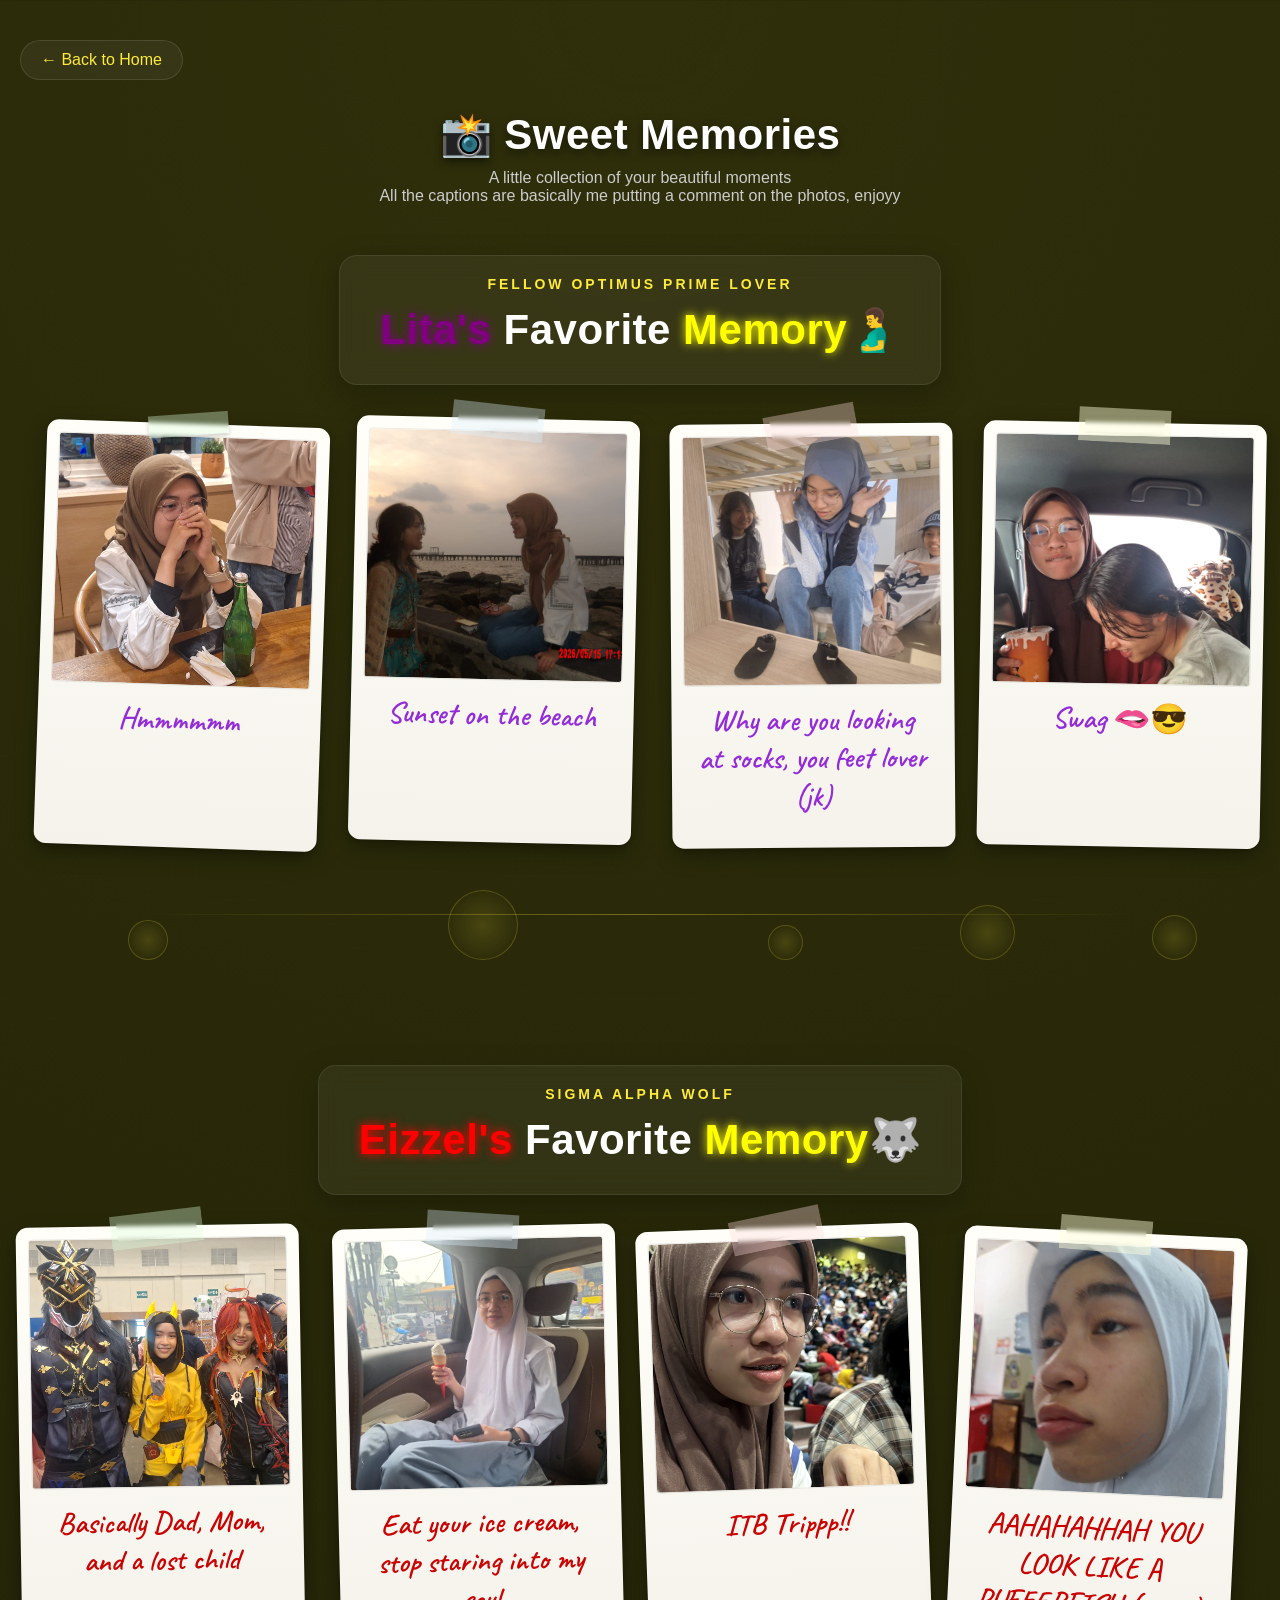
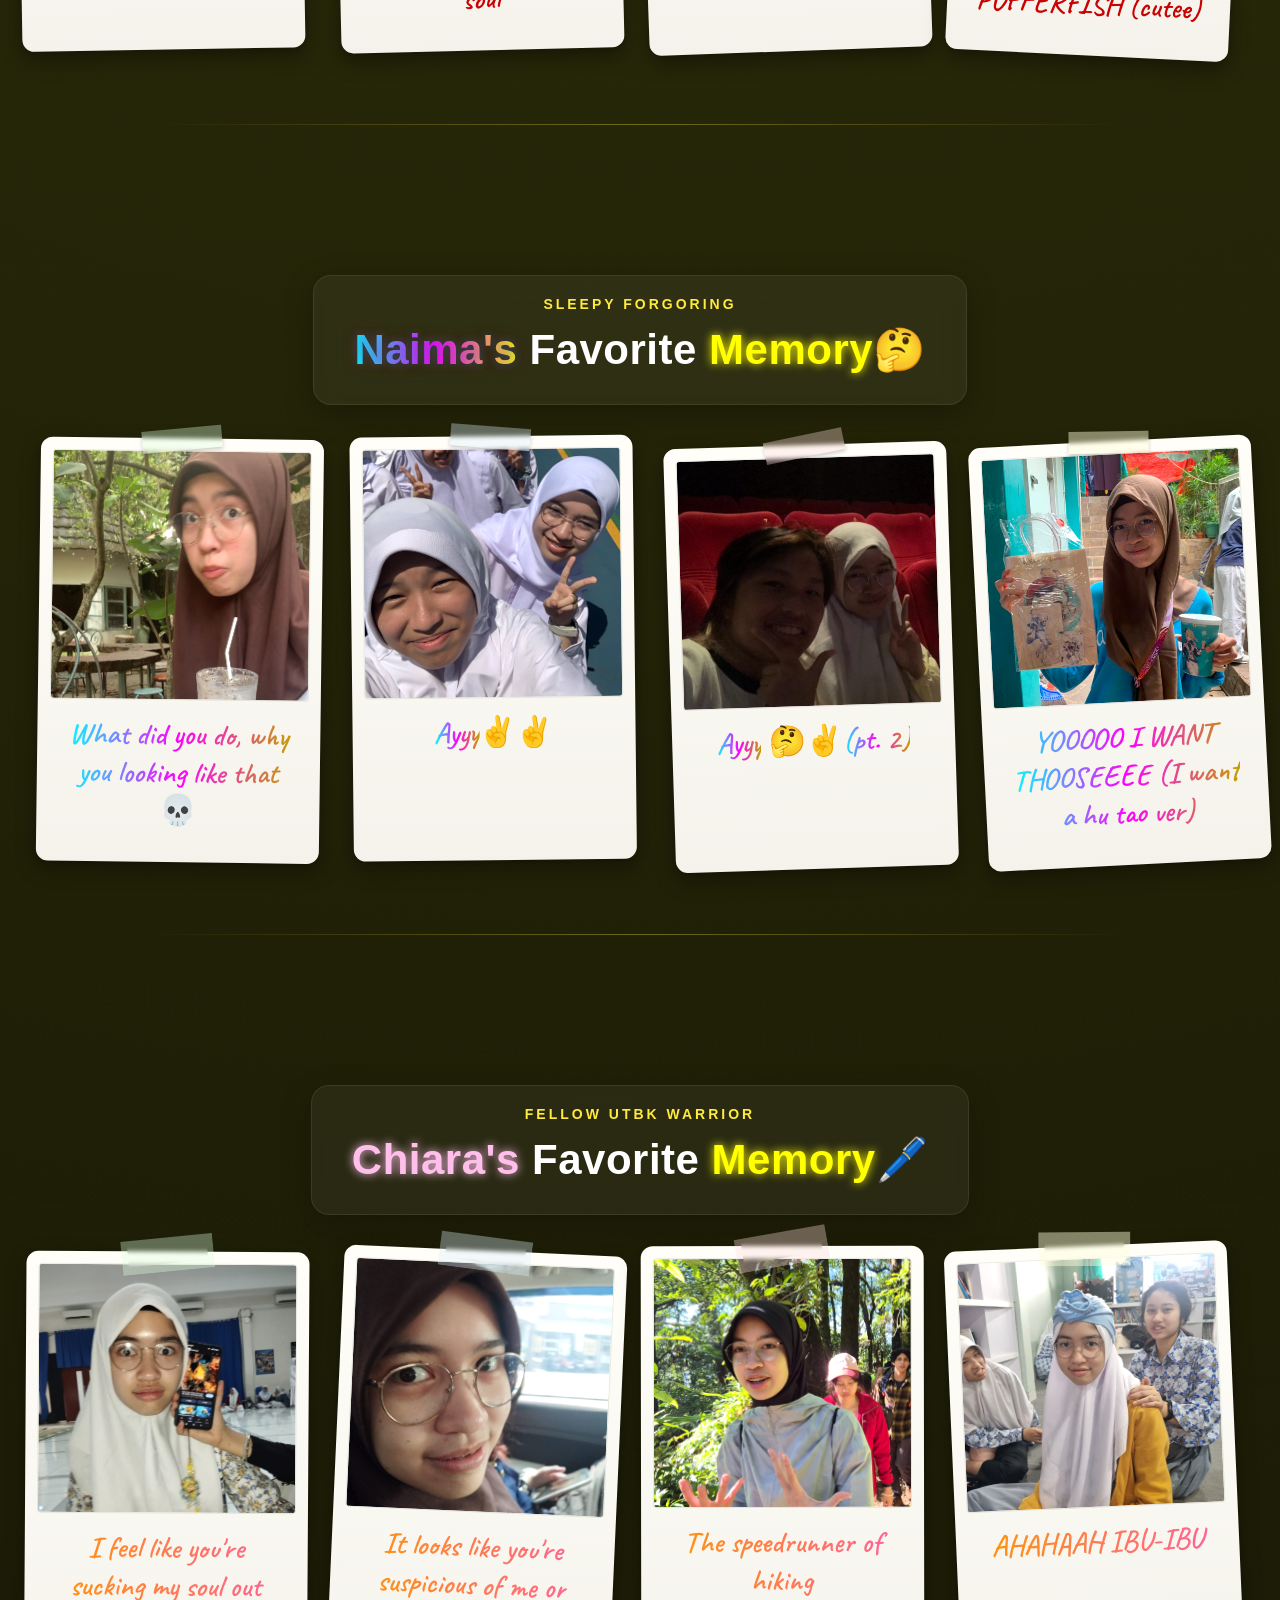
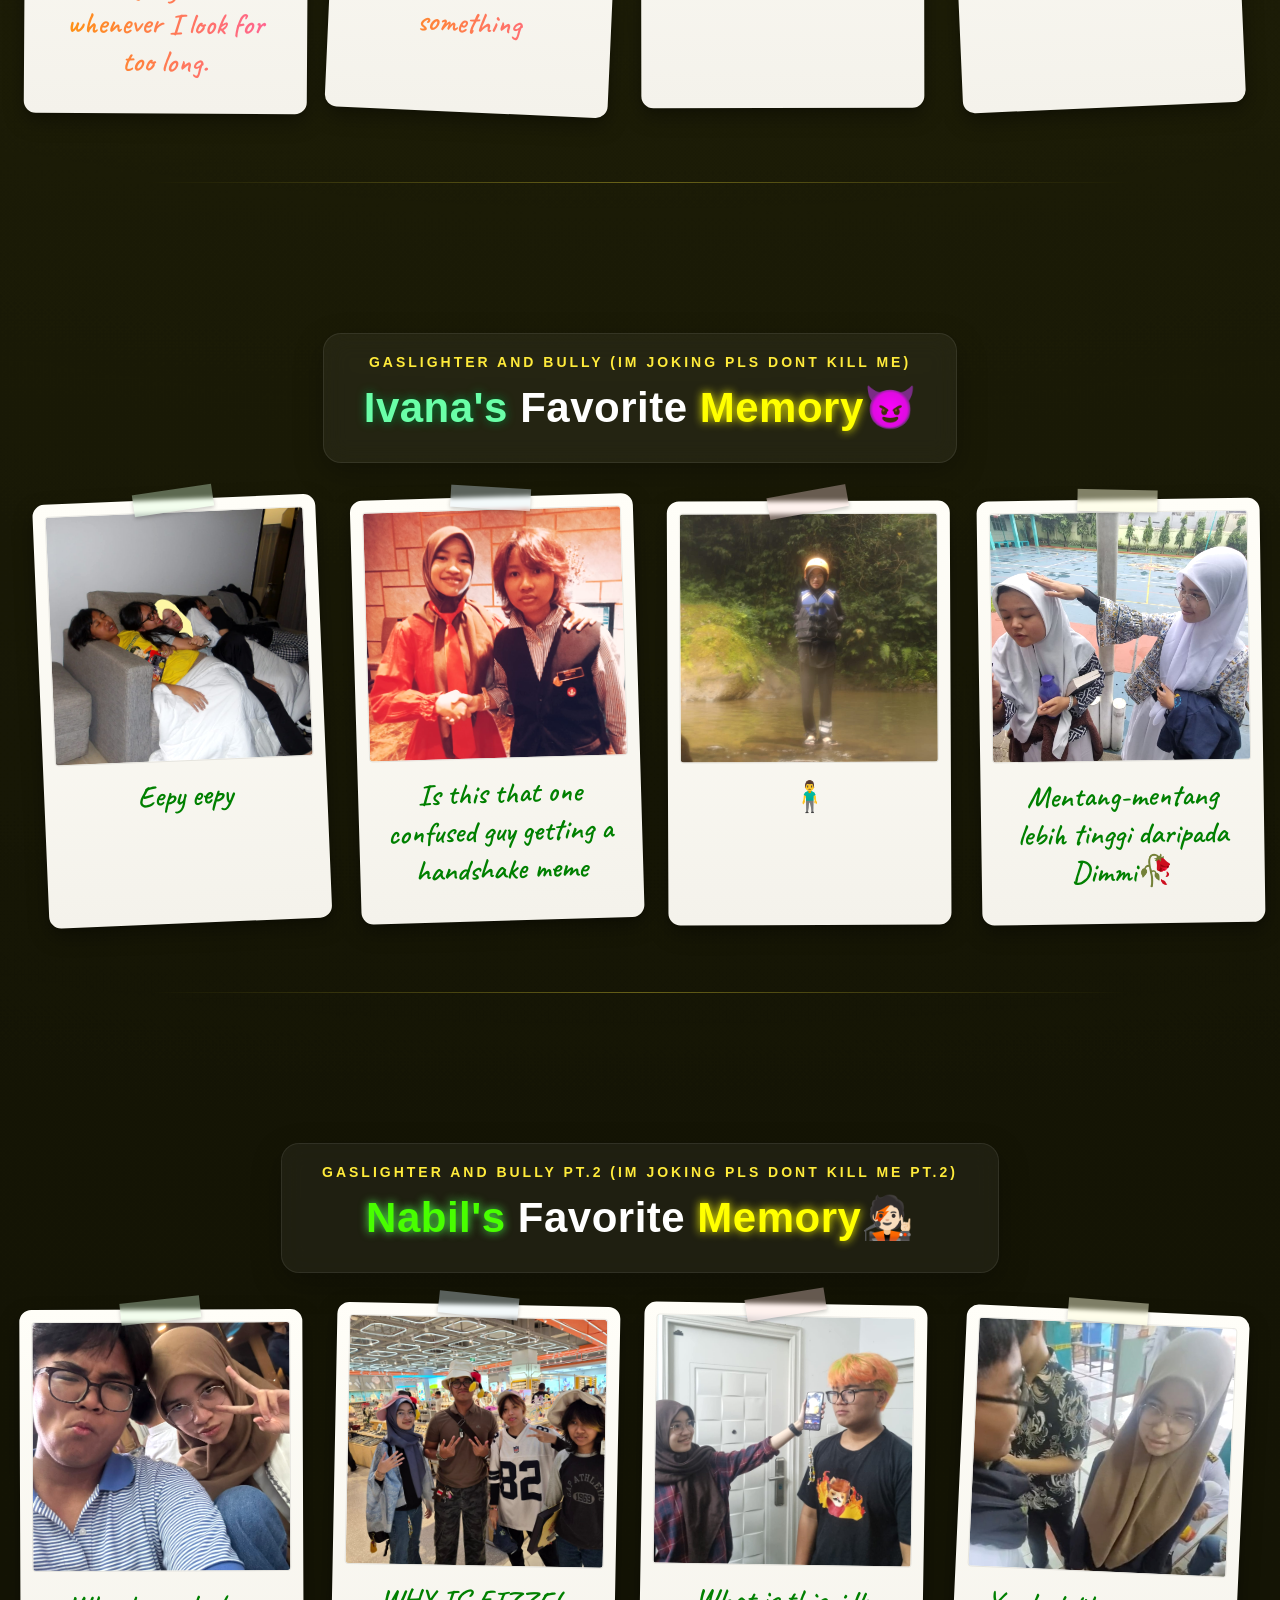
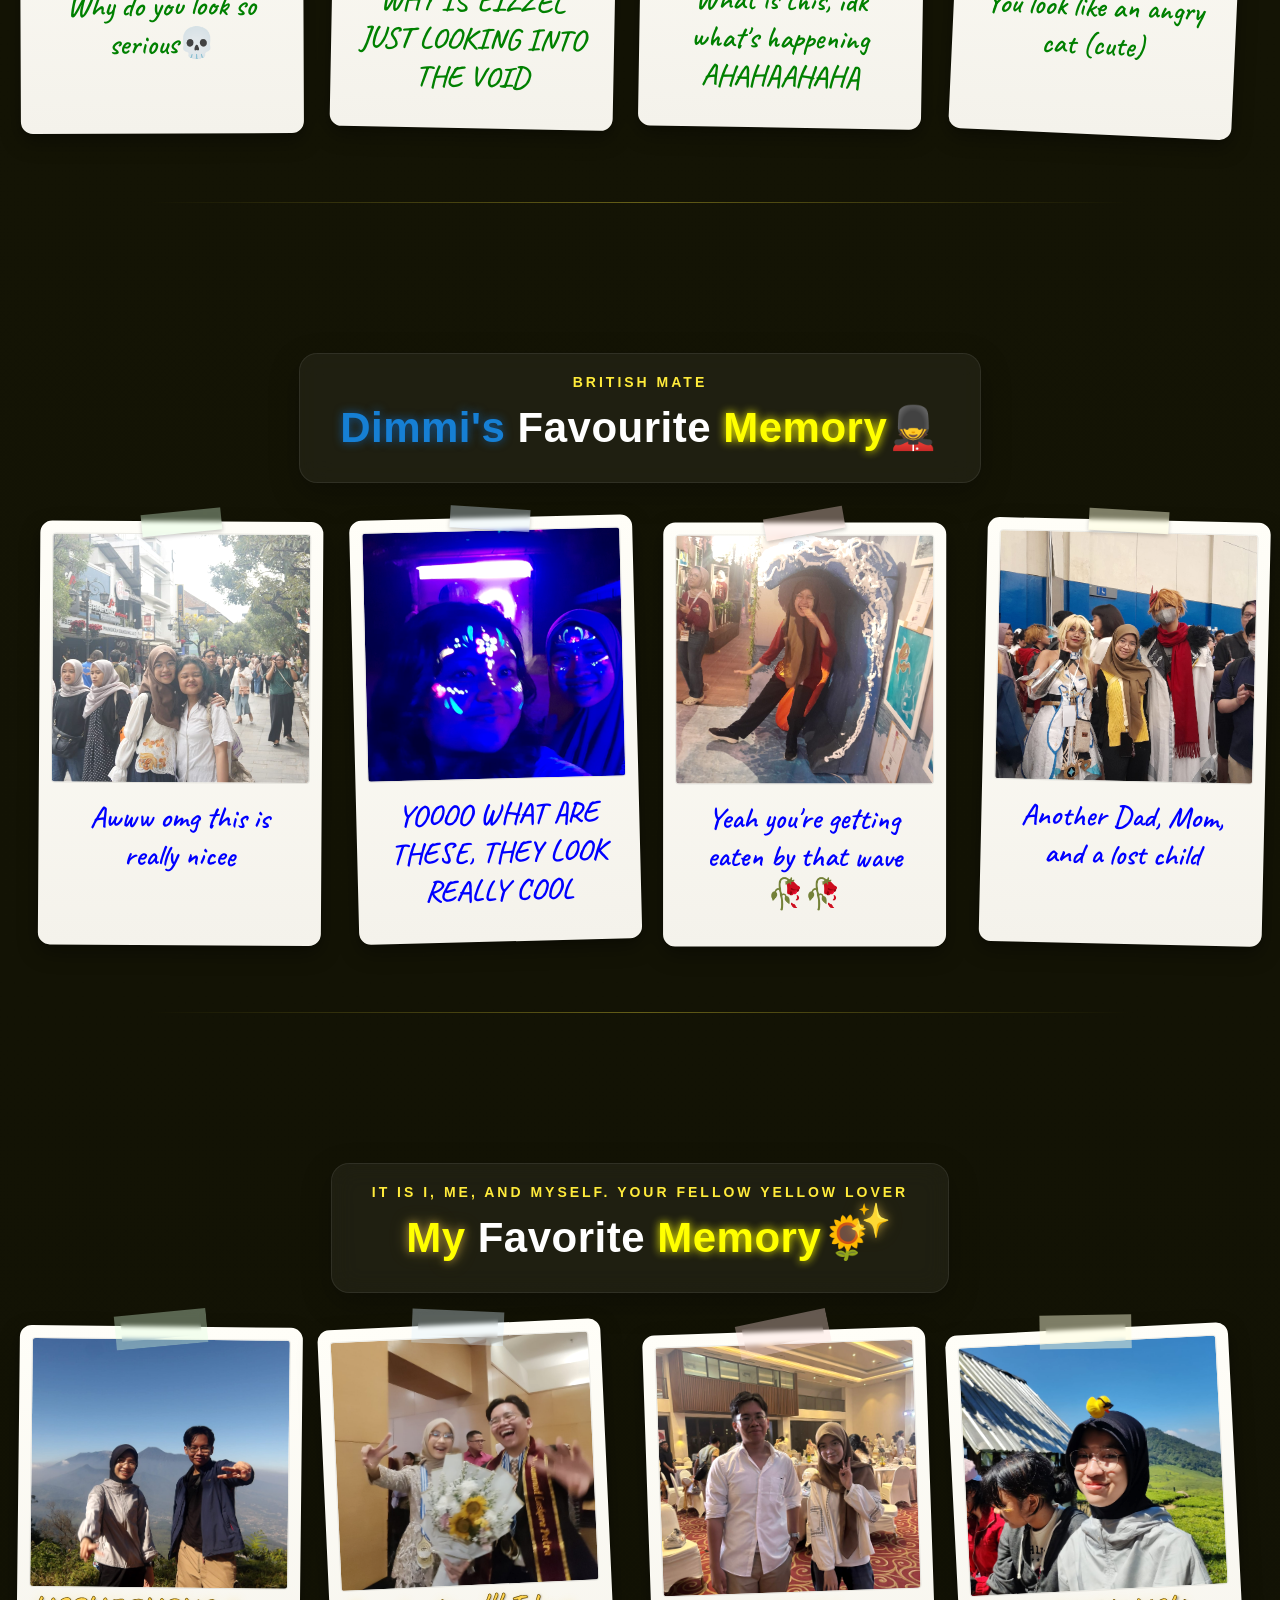
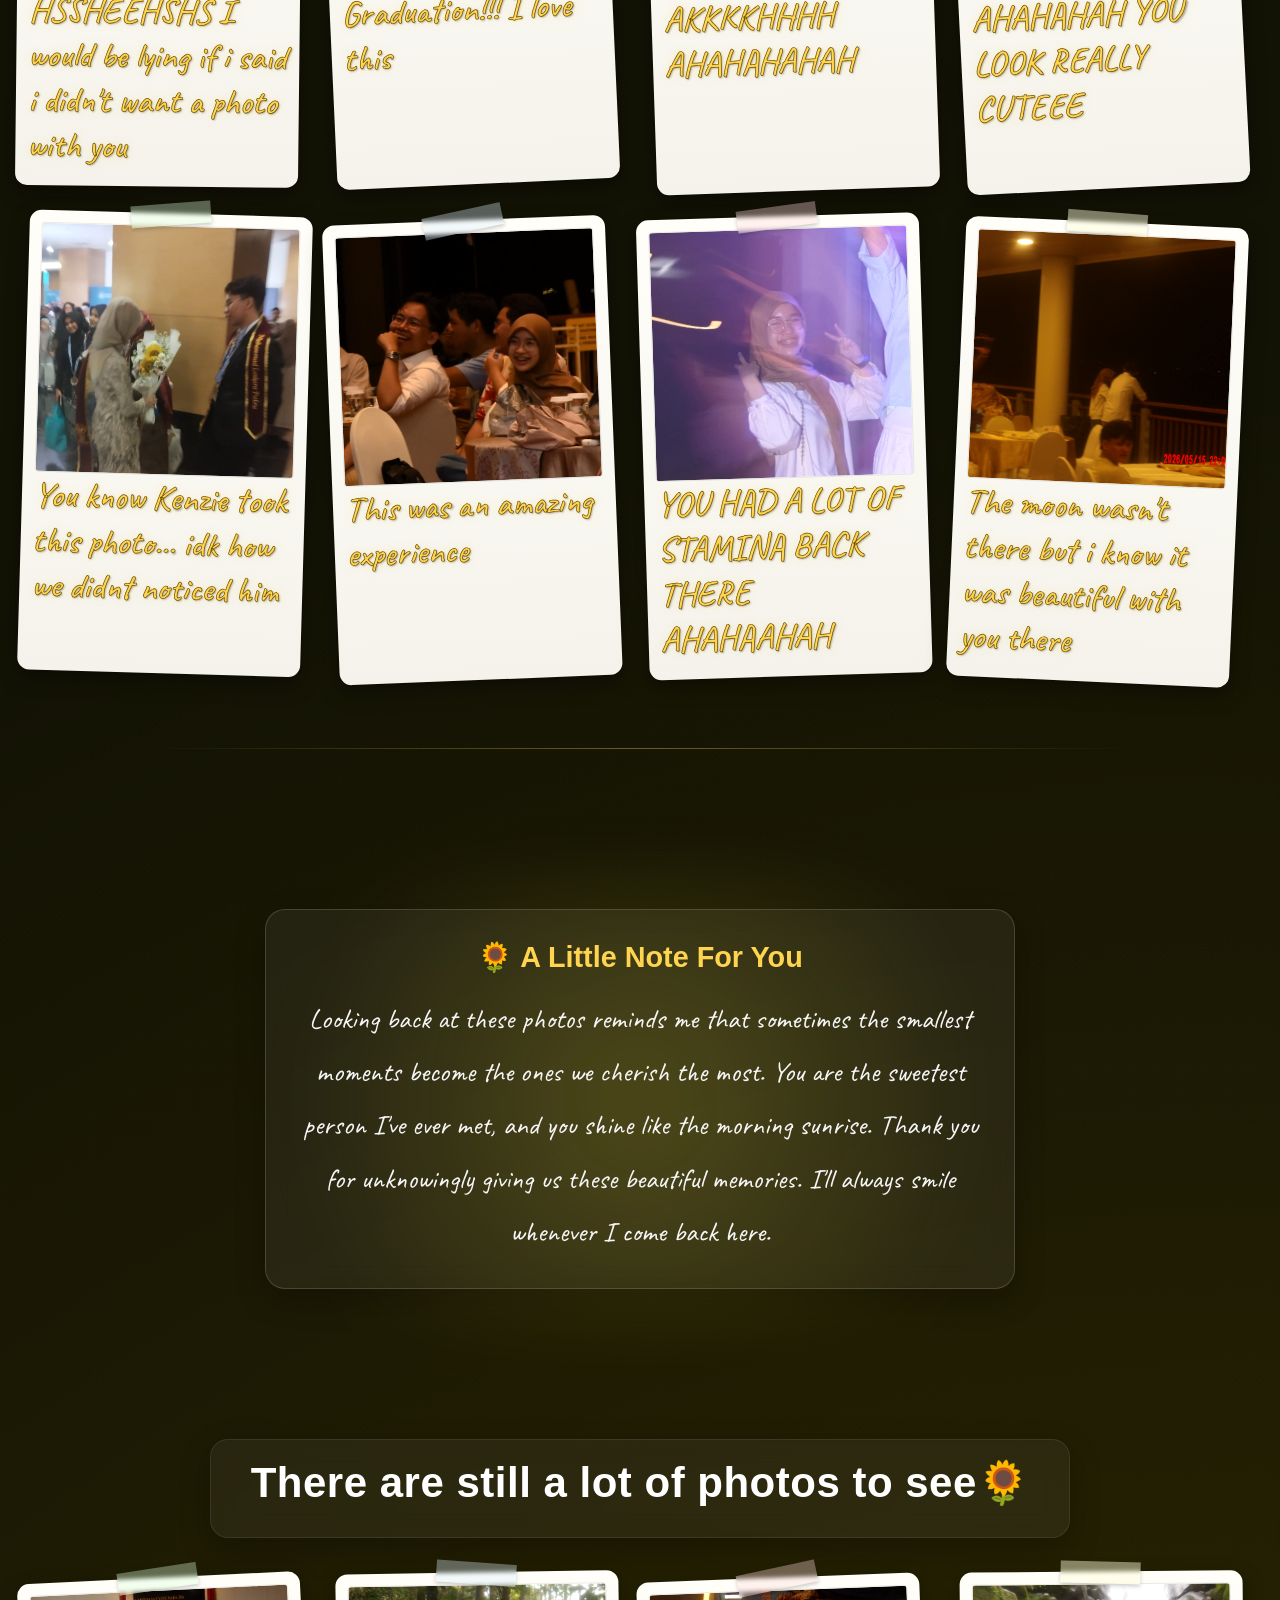
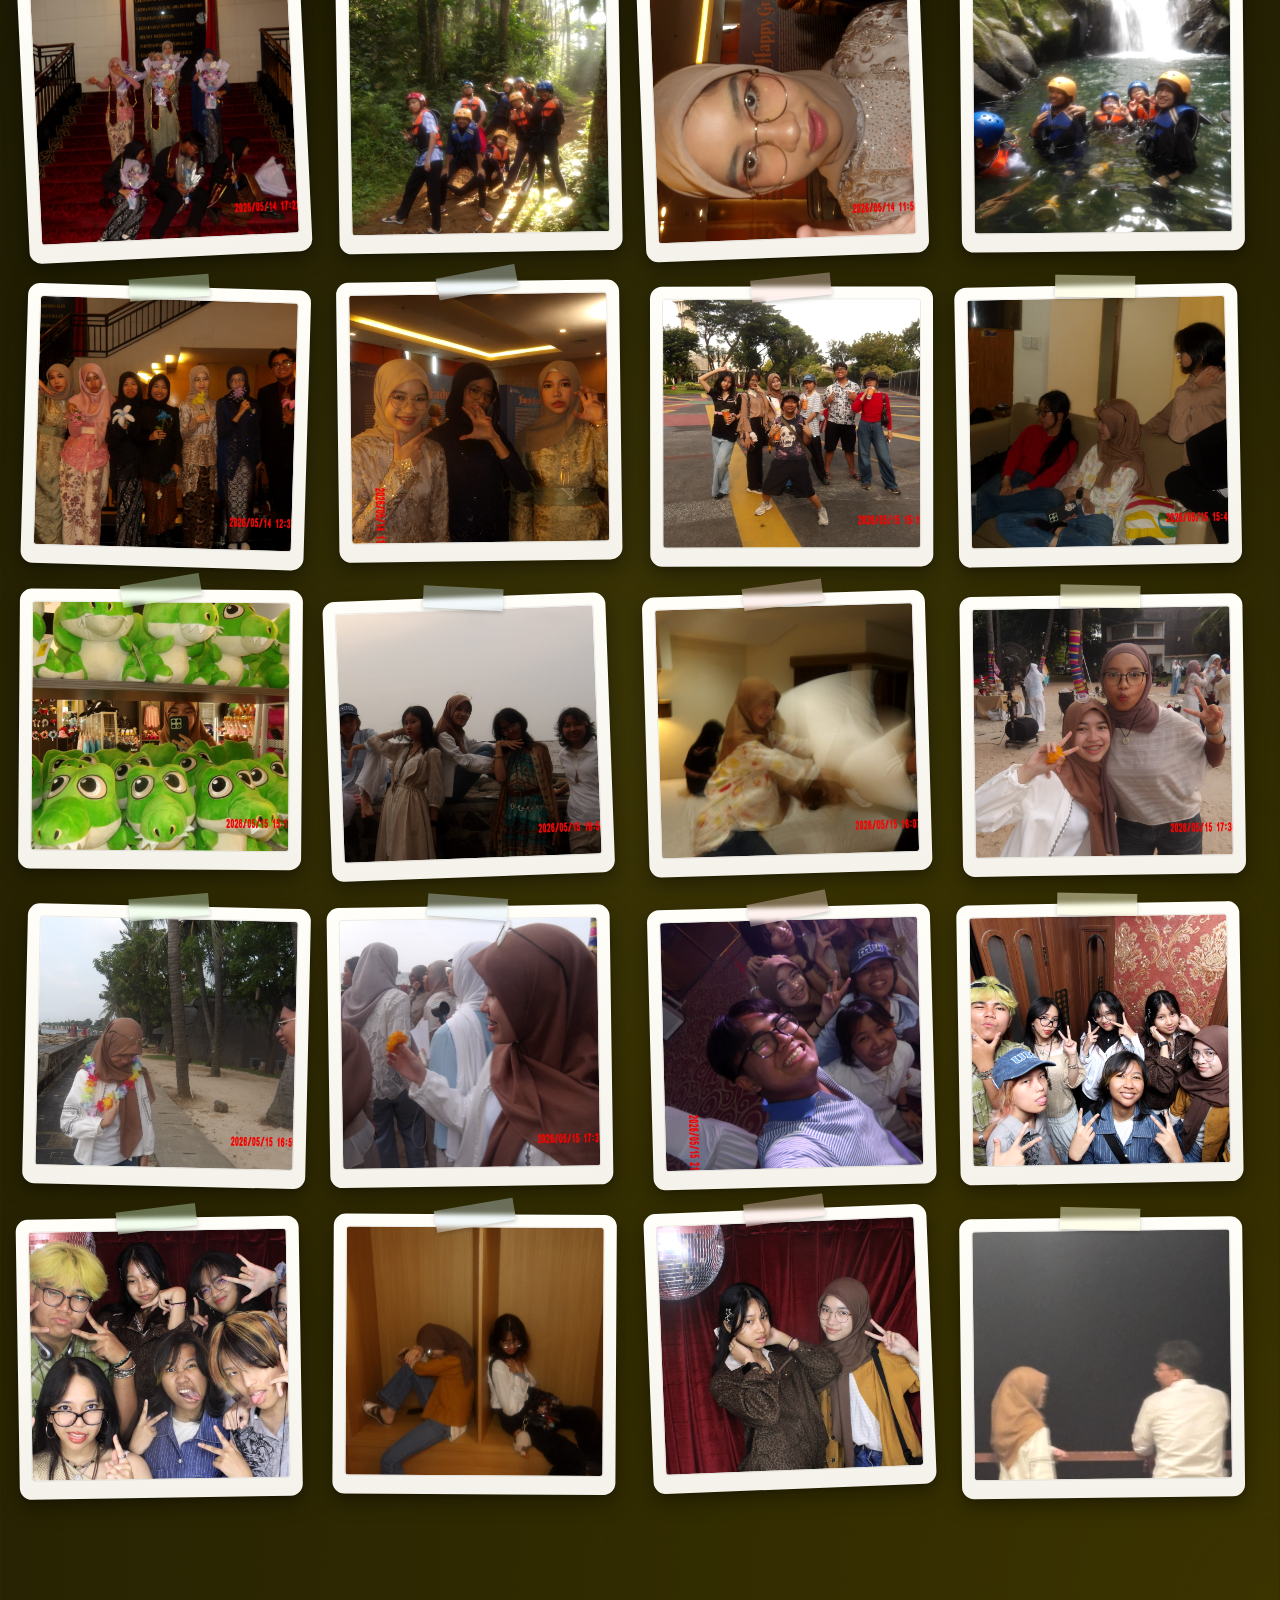
==== sweetmem/index.html @ 6a462bf2 "working" ====
<!DOCTYPE html>
<html lang="en">
<head>
  <link href="https://fonts.googleapis.com/css2?family=Caveat:wght@500;600;700&display=swap" rel="stylesheet">
  <meta charset="UTF-8">
  <meta name="viewport" content="width=device-width, initial-scale=1.0">
  <title>Memories</title>
  <link rel="stylesheet" href="styles.css">
</head>
<body>

  <div class="bubbles">
    <span class="bubble"></span>
    <span class="bubble"></span>
    <span class="bubble"></span>
    <span class="bubble"></span>
    <span class="bubble"></span>
  </div>

  <div class="gallery-wrapper">
    <a href="../index.html" class="back-btn transition-link">
    ← Back to Home
</a>

    <header class="gallery-header">
      <h1>📸 Sweet Memories</h1>
      <p>A little collection of your beautiful moments<br>All the captions are basically me putting a comment on the photos, enjoyy</p>
    </header>

    <!-- Lita -->
    <main class="gallery-container">

    <section class="memory-section">
        <div class="section-header">

    <span class="memory-number">
        Fellow Optimus Prime Lover
    </span>

    <h2><span class="lita">Lita's</span> Favorite <span class="yellow">Memory</span>🫃</h2>

</div>

        <div class="gallery-grid">

            <div class="gallery-item"
                data-section="lita"
                data-index="0">
                <img src="mems/lita1.jpeg" alt="" class="gallery-img">
                <div class="img-caption1">Hmmmmmm</div>
            </div>

            <div class="gallery-item"
                data-section="lita"
                data-index="1">
                <img src="mems/lita2.jpeg" alt="" class="gallery-img">
                <div class="img-caption1">Sunset on the beach</div>
            </div>

            <div class="gallery-item"
                data-section="lita"
                data-index="2">
                <img src="mems/lita3.jpeg" alt="" class="gallery-img">
                <div class="img-caption1">Why are you looking at socks, you feet lover (jk)</div>
            </div>

            <div class="gallery-item"
                data-section="lita"
                data-index="3">
                <img src="mems/lita4.jpeg" alt="" class="gallery-img">
                <div class="img-caption1">Swag 🫦😎</div>
            </div>

        </div>
    </section>

<!-- Eizzel -->

    <section class="memory-section">
        <div class="section-header">

    <span class="memory-number">
        Sigma Alpha Wolf
    </span>

    <h2><span class="eizzel">Eizzel's</span> Favorite <span class="yellow">Memory</span>🐺</h2>

</div>

        <div class="gallery-grid">

            <div class="gallery-item"
                data-section="eizzel"
                data-index="0">
                <img src="mems/eizzel1.jpeg" alt="" class="gallery-img">
                <div class="img-caption2">Basically Dad, Mom, and a lost child</div>
            </div>

            <div class="gallery-item"
                data-section="eizzel"
                data-index="1">
                <img src="mems/eizzel2.jpeg" alt="" class="gallery-img">
                <div class="img-caption2">Eat your ice cream, stop staring into my soul</div>
            </div>

            <div class="gallery-item"
                data-section="eizzel"
                data-index="2">
                <img src="mems/eizzel3.jpeg" alt="" class="gallery-img">
                <div class="img-caption2">ITB Trippp!!</div>
            </div>

            <div class="gallery-item"
                data-section="eizzel"
                data-index="3">
                <img src="mems/eizzel4.jpeg" alt="" class="gallery-img">
                <div class="img-caption2">AAHAHAHHAH YOU LOOK LIKE A PUFFERFISH (cutee)</div>
            </div>

        </div>
    </section>

    <!-- Naima -->

<section class="memory-section">
        <div class="section-header">

    <span class="memory-number">
        sleepy forgoring
    </span>

    <h2><span class="naima">Naima's</span> Favorite <span class="yellow">Memory</span>🤔</h2>

</div>

        <div class="gallery-grid">

            <div class="gallery-item"
                data-section="naima"
                data-index="0">
                <img src="mems/naima1.jpeg" alt="" class="gallery-img">
                <div class="img-caption3"><span class="gradient-blue-red">What did you do, why you looking like that</span>💀</div>
            </div>

            <div class="gallery-item"
                data-section="naima"
                data-index="1">
                <img src="mems/naima2.jpeg" alt="" class="gallery-img">
                <div class="img-caption3"><span class="gradient-blue-red">Ayyy</span>✌️✌️</div>
            </div>

            <div class="gallery-item"
                data-section="naima"
                data-index="2">
                <img src="mems/naima3.jpeg" alt="" class="gallery-img">
                <div class="img-caption3"><span class="gradient-blue-red">Ayyy</span> 🤔✌️<span class="gradient-blue-red">(pt. 2) </span></div>
            </div>

            <div class="gallery-item"
                data-section="naima"
                data-index="3">
                <img src="mems/naima4.jpeg" alt="" class="gallery-img">
                <div class="img-caption3"><span class="gradient-blue-red">YOOOOO I WANT THOOSEEEE (I want a hu tao ver)</span></div>
            </div>

        </div>
    </section>

    <!-- Chiara -->

<section class="memory-section">
        <div class="section-header">

    <span class="memory-number">
        Fellow UTBK Warrior
    </span>

    <h2><span class="chiara">Chiara's</span> Favorite <span class="yellow">Memory</span>🖊️</h2>

</div>

        <div class="gallery-grid">

            <div class="gallery-item"
                data-section="chiara"
                data-index="0">
                <img src="mems/chiara1.jpeg" alt="" class="gallery-img">
                <div class="img-caption4">I feel like you're sucking my soul out whenever I look for too long.</div>
            </div>

            <div class="gallery-item"
                data-section="chiara"
                data-index="1">
                <img src="mems/chiara2.jpeg" alt="" class="gallery-img">
                <div class="img-caption4">It looks like you're suspicious of me or something</div>
            </div>

            <div class="gallery-item"
                data-section="chiara"
                data-index="2">
                <img src="mems/chiara3.jpeg" alt="" class="gallery-img">
                <div class="img-caption4">The speedrunner of hiking</div>
            </div>

            <div class="gallery-item"
                data-section="chiara"
                data-index="3">
                <img src="mems/chiara4.jpeg" alt="" class="gallery-img">
                <div class="img-caption4">AHAHAAH IBU-IBU</div>
            </div>

        </div>
    </section>

<!-- Ivana -->

<section class="memory-section">
        <div class="section-header">

    <span class="memory-number">
        Gaslighter and Bully (im joking pls dont kill me)
    </span>

    <h2><span class="ivana">Ivana's</span> Favorite <span class="yellow">Memory</span>😈</h2>

</div>

        <div class="gallery-grid">

            <div class="gallery-item"
                data-section="ivana"
                data-index="0">
                <img src="mems/ivana1.jpeg" alt="" class="gallery-img">
                <div class="img-caption5">Eepy eepy</div>
            </div>

            <div class="gallery-item"
                data-section="ivana"
                data-index="1">
                <img src="mems/ivana2.jpeg" alt="" class="gallery-img">
                <div class="img-caption5">Is this that one confused guy getting a handshake meme</div>
            </div>

            <div class="gallery-item"
                data-section="ivana"
                data-index="2">
                <img src="mems/ivana3.jpeg" alt="" class="gallery-img">
                <div class="img-caption5">🧍‍♂️</div>
            </div>

            <div class="gallery-item"
                data-section="ivana"
                data-index="3">
                <img src="mems/ivana4.jpeg" alt="" class="gallery-img">
                <div class="img-caption5">Mentang-mentang lebih tinggi daripada Dimmi🥀</div>
            </div>

        </div>
    </section>

<!-- Nabil -->

<section class="memory-section">
        <div class="section-header">

    <span class="memory-number">
        Gaslighter and Bully pt.2 (im joking pls dont kill me pt.2)
    </span>

    <h2><span class="nabil">Nabil's</span> Favorite <span class="yellow">Memory</span>🧑🏻‍🎤</h2>

</div>

        <div class="gallery-grid">

            <div class="gallery-item"
                data-section="nabil"
                data-index="0">
                <img src="mems/nabil1.jpeg" alt="" class="gallery-img">
                <div class="img-caption6">Why do you look so serious💀</div>
            </div>

            <div class="gallery-item"
                data-section="nabil"
                data-index="1">
                <img src="mems/nabil2.jpeg" alt="" class="gallery-img">
                <div class="img-caption6">WHY IS EIZZEL JUST LOOKING INTO THE VOID</div>
            </div>

            <div class="gallery-item"
                data-section="nabil"
                data-index="2">
                <img src="mems/nabil3.jpeg" alt="" class="gallery-img">
                <div class="img-caption6">What is this, idk what's happening AHAHAAHAHA</div>
            </div>

            <div class="gallery-item"
                data-section="nabil"
                data-index="3">
                <img src="mems/nabil4.jpeg" alt="" class="gallery-img">
                <div class="img-caption6">You look like an angry cat (cute)</div>
            </div>

        </div>
    </section>

    <!-- Dimmi -->

<section class="memory-section">
        <div class="section-header">

    <span class="memory-number">
        British Mate
    </span>

    <h2><span class="dimmi">Dimmi's</span> Favourite <span class="yellow">Memory</span>💂</h2>

</div>

        <div class="gallery-grid">

            <div class="gallery-item"
                data-section="dimmi"
                data-index="0">
                <img src="mems/dimmi1.jpeg" alt="" class="gallery-img">
                <div class="img-caption7">Awww omg this is really nicee</div>
            </div>

            <div class="gallery-item"
                data-section="dimmi"
                data-index="1">
                <img src="mems/dimmi2.jpeg" alt="" class="gallery-img">
                <div class="img-caption7">YOOOO WHAT ARE THESE, THEY LOOK REALLY COOL</div>
            </div>

            <div class="gallery-item"
                data-section="dimmi"
                data-index="2">
                <img src="mems/dimmi3.jpeg" alt="" class="gallery-img">
                <div class="img-caption7">Yeah you're getting eaten by that wave🥀🥀</div>
            </div>

            <div class="gallery-item"
                data-section="dimmi"
                data-index="3">
                <img src="mems/dimmi4.jpeg" alt="" class="gallery-img">
                <div class="img-caption7">Another Dad, Mom, and a lost child</div>
            </div>

        </div>
    </section>

<!-- lask -->

<section class="memory-section">

    <div class="section-header">
        <span class="memory-number">
            it is i, me, and myself. your fellow yellow lover
        </span>

        <h2><span class="las">My</span> Favorite <span class="yellow">Memory</span>🌻</h2>
    </div>

    <div class="gallery-grid">

        <div class="gallery-item" data-section="las" data-index="0">
            <img src="mems/las1.jpeg" class="gallery-img">
            <div class="img-caption8">HSSHEEHSHS I would be lying if i said i didn't want a photo with you</div>
        </div>

        <div class="gallery-item" data-section="las" data-index="1">
            <img src="mems/las2.jpeg" class="gallery-img">
            <div class="img-caption8">Graduation!!! I love this</div>
        </div>

        <div class="gallery-item" data-section="las" data-index="2">
            <img src="mems/las3.jpeg" class="gallery-img">
            <div class="img-caption8">AKKKKHHHH AHAHAHAHAH</div>
        </div>

        <div class="gallery-item" data-section="las" data-index="3">
            <img src="mems/las4.jpeg" class="gallery-img">
            <div class="img-caption8">AHAHAHAH YOU LOOK REALLY CUTEEE</div>
        </div>

        <div class="gallery-item" data-section="las" data-index="4">
            <img src="mems/las5.jpeg" class="gallery-img">
            <div class="img-caption8">You know Kenzie took this photo... idk how we didnt noticed him</div>
        </div>

        <div class="gallery-item" data-section="las" data-index="5">
            <img src="mems/las7.jpeg" class="gallery-img">
            <div class="img-caption8">This was an amazing experience</div>
        </div>

        <div class="gallery-item" data-section="las" data-index="6">
            <img src="mems/las8.jpeg" class="gallery-img">
            <div class="img-caption8">YOU HAD A LOT OF STAMINA BACK THERE AHAHAAHAH</div>
        </div>

        <div class="gallery-item" data-section="las" data-index="7">
            <img src="mems/las6.jpeg" class="gallery-img">
            <div class="img-caption8">The moon wasn't there but i know it was beautiful with you there</div>
        </div>

    </div>

</section>

<div class="memory-ending">

    <h3>🌻 A Little Note For You</h3>

    <p>
        Looking back at these photos reminds me that sometimes the smallest moments become the ones we cherish the most. You are the sweetest person I've ever met, and you shine like the morning sunrise. Thank you for unknowingly giving us these beautiful memories. I'll always smile whenever I come back here.
    </p>

</div>

<section class="memory-section">

    <div class="section-header">

        <h2>There are still a lot of photos to see🌻</h2>
    </div>

    <div class="gallery-grid">

        <div class="gallery-item" data-section="las" data-index="0">
            <img src="mems/mem1.jpeg" class="gallery-img">
            
        </div>

        <div class="gallery-item" data-section="las" data-index="1">
            <img src="mems/mem2.jpeg" class="gallery-img">
           
        </div>

        <div class="gallery-item" data-section="las" data-index="2">
            <img src="mems/mem3.jpeg" class="gallery-img">
            
        </div>

        <div class="gallery-item" data-section="las" data-index="3">
            <img src="mems/mem4.jpeg" class="gallery-img">
           
        </div>

        <div class="gallery-item" data-section="las" data-index="4">
            <img src="mems/mem5.jpeg" class="gallery-img">
           
        </div>

        <div class="gallery-item" data-section="las" data-index="5">
            <img src="mems/mem6.jpeg" class="gallery-img">
            
        </div>

        <div class="gallery-item" data-section="las" data-index="6">
            <img src="mems/mem7.jpeg" class="gallery-img">
            
        </div>

        <div class="gallery-item" data-section="las" data-index="7">
            <img src="mems/mem8.jpeg" class="gallery-img">
            
        </div>

        <div class="gallery-item" data-section="las" data-index="8">
            <img src="mems/mem9.jpeg" class="gallery-img">
           
        </div>

        <div class="gallery-item" data-section="las" data-index="9">
            <img src="mems/mem10.jpeg" class="gallery-img">
           
        </div>

        <div class="gallery-item" data-section="las" data-index="10">
            <img src="mems/mem11.jpeg" class="gallery-img">
           
        </div>

        <div class="gallery-item" data-section="las" data-index="11">
            <img src="mems/mem12.jpeg" class="gallery-img">
           
        </div>

        <div class="gallery-item" data-section="las" data-index="12">
            <img src="mems/mem13.jpeg" class="gallery-img">
            
        </div>

        <div class="gallery-item" data-section="las" data-index="13">
            <img src="mems/mem14.jpeg" class="gallery-img">
           
        </div>

        <div class="gallery-item" data-section="las" data-index="14">
            <img src="mems/mem15.jpeg" class="gallery-img">
            
        </div>

        <div class="gallery-item" data-section="las" data-index="15">
            <img src="mems/mem16.jpeg" class="gallery-img">
            
        </div>

        <div class="gallery-item" data-section="las" data-index="16">
            <img src="mems/mem17.jpeg" class="gallery-img">
           
        </div>

        <div class="gallery-item" data-section="las" data-index="17">
            <img src="mems/mem18.jpeg" class="gallery-img">
          
        </div>

        <div class="gallery-item" data-section="las" data-index="18">
            <img src="mems/mem19.jpeg" class="gallery-img">
           
        </div>

        <div class="gallery-item" data-section="las" data-index="19">
            <img src="mems/mem20.jpeg" class="gallery-img">
            
        </div>

    </div>

</section>

</main>
  </div>

  <div id="lightbox" class="lightbox">

    <span class="close-lightbox">&times;</span>

    <button class="nav-btn prev-btn">&#10094;</button>

    <img class="lightbox-content" id="lightbox-img">

    <button class="nav-btn next-btn">&#10095;</button>

    <div id="lightbox-caption"></div>

    <div id="lightbox-counter"></div>

</div>

<div id="page-cover">
    <div class="cover-title"></div>
</div>

  <script src="script.js"></script>
</body>
</html>
---- sweetmem/styles.css ----
* {
  margin: 0;
  padding: 0;
  box-sizing: border-box;
}

body {
  font-family: 'Segoe UI', Tahoma, Geneva, Verdana, sans-serif;
  background-color: #181801;
  color: #ffffff;
  min-height: 100vh;
  overflow-x: hidden;
  position: relative;
  background:
radial-gradient(circle at top,#2f2f0b 0%,transparent 45%),
radial-gradient(circle at bottom right,#3b3300 0%,transparent 30%),
linear-gradient(180deg,#191905,#0f0f05);
}

.gallery-wrapper {
  max-width: 1400px;
  margin: 0 auto;
  padding: 40px 20px;
  position: relative;
  z-index: 2;
}

.back-btn {
  display: inline-block;
  text-decoration: none;
  color: #ffeb3b;
  font-weight: 500;
  padding: 10px 20px;
  background: rgba(255, 255, 255, 0.05);
  border: 1px solid rgba(255, 255, 255, 0.1);
  border-radius: 30px;
  transition: all 0.3s ease;
  margin-bottom: 30px;
}

.back-btn:hover {
  background: rgba(255, 235, 59, 0.2);
  border-color: #ffeb3b;
  transform: translateX(-4px);
}

.gallery-header {
  text-align: center;
  margin-bottom: 50px;
  animation:
        fadeUp 1s ease;
}

.gallery-header h1 {
  font-size:42px;
  font-weight:700;
  letter-spacing:.5px;
  color: #ffffff;
  margin-bottom: 10px;
  text-shadow: 0 4px 10px rgba(0,0,0,0.5);
}

.gallery-header p {
  font-size: 16px;
  color: #cccccc;
}

.gallery-item {
  --rotation:0deg;
    --offset:0px;
    --xOffset:0px;
  position: relative;
  background:
linear-gradient(
180deg,
#fffef8,
#f4f2eb
);
  padding:12px 12px 18px;
  border:none;
  border-radius:12px;
  overflow:visible;
  box-shadow:
    0 8px 20px rgba(0,0,0,.35),
    0 2px 5px rgba(0,0,0,.15);
  transition: transform 0.4s cubic-bezier(0.165, 0.84, 0.44, 1), border-color 0.3s ease; 
  cursor: pointer;
  transform:
        translate(var(--xOffset), var(--offset))
        rotate(var(--rotation));
}

.gallery-item:hover {
  transform:
        translate(var(--xOffset), calc(var(--offset) - 8px))
        rotate(var(--rotation))
        scale(1.025);
  box-shadow:
        0 20px 40px rgba(0,0,0,.45),
        0 0 25px rgba(255,235,59,.15);
  border-color: rgba(255, 235, 59, 0.4);
  z-index:100;
}

.gallery-img {
  width: 100%;
  height: 250px;
  object-fit: cover;
  display: block;
  transition: transform 0.4s ease;
  filter:
        saturate(.95)
        contrast(1.03)
        brightness(1.02);
  border-radius:4px;
  overflow:hidden;
  border:1px solid rgba(0,0,0,.08);
}

.gallery-item:hover .gallery-img {
    animation: photoWiggle .45s ease;
}
.img-caption1 {
  padding: 15px;
  font-size: 30px;
  text-align: center;
  font-weight:600;
  color:rgb(147, 43, 216);
  border-top: 1px solid rgba(255, 255, 255, 0.05);
  background:transparent;
  border:none;
  font-family:"Caveat", cursive;
}
.img-caption2 {
  padding: 15px;
  font-size: 30px;
  text-align: center;
  font-weight:600;
  color:rgb(201, 2, 2);
  border-top: 1px solid rgba(255, 255, 255, 0.05);
  background:transparent;
  border:none;
  font-family:"Caveat", cursive;
}
.img-caption3 {
  padding: 15px;
  font-size: 30px;
  text-align: center;
  font-weight: 600;

  border-top: 1px solid rgba(255, 255, 255, 0.05);
  border: none;
  font-family: "Caveat", cursive;
}
.gradient-blue-red{
    background: linear-gradient(
        90deg,
        #00FFFF,
        #FF00FF,
        #c4a001
    );

    -webkit-background-clip: text;
    background-clip: text;
    color: transparent;

    display: inline-block;
}
.img-caption4 {
  padding: 15px;
  font-size: 30px;
  text-align: center;
  font-weight: 600;

  background: linear-gradient(
    90deg,
    #FF9800,
    #FF5FA2
);

  -webkit-background-clip: text;
  background-clip: text;
  color: transparent;

  border-top: 1px solid rgba(255, 255, 255, 0.05);
  border: none;
  font-family: "Caveat", cursive;
}
.img-caption5 {
  padding: 15px;
  font-size: 30px;
  text-align: center;
  font-weight:600;
  color:green;
  border-top: 1px solid rgba(255, 255, 255, 0.05);
  background:transparent;
  border:none;
  font-family:"Caveat", cursive;
}
.img-caption6 {
  padding: 15px;
  font-size: 30px;
  text-align: center;
  font-weight:600;
  color:green;
  border-top: 1px solid rgba(255, 255, 255, 0.05);
  background:transparent;
  border:none;
  font-family:"Caveat", cursive;
}
.img-caption7 {
  padding: 15px;
  font-size: 30px;
  text-align: center;
  font-weight:600;
  color:blue;
  border-top: 1px solid rgba(255, 255, 255, 0.05);
  background:transparent;
  border:none;
  font-family:"Caveat", cursive;
}

.img-caption8{
    color:#FFD54F;

    -webkit-text-stroke:0.7px #6B4E00;

    text-shadow:
        0 0 8px rgba(255,213,79,.35),
        1px 1px 2px rgba(0,0,0,.35);

    font-family:"Caveat", cursive;
    font-size:35px;
    font-weight:600;
}

/* ani bubble */
.bubbles {
  position: fixed;
  top: 0; left: 0;
  width: 100%; height: 100%;
  z-index: 1;
  pointer-events: none;
}

.bubble {
  position: absolute;
  background: radial-gradient(circle, rgba(255, 235, 59, 0.15) 0%, rgba(255, 235, 59, 0.02) 70%);
  border: 1px solid rgba(255, 235, 59, 0.2);
  border-radius: 50%;
  bottom: -60px;
  animation: floatUpGallery 15s infinite linear;
}

.bubble:nth-child(1) { left: 10%; width: 40px; height: 40px; animation-delay: 0s; animation-duration: 12s; }
.bubble:nth-child(2) { left: 35%; width: 70px; height: 70px; animation-delay: 3s; animation-duration: 18s; }
.bubble:nth-child(3) { left: 60%; width: 35px; height: 35px; animation-delay: 1s; animation-duration: 14s; }
.bubble:nth-child(4) { left: 75%; width: 55px; height: 55px; animation-delay: 5s; animation-duration: 16s; }
.bubble:nth-child(5) { left: 90%; width: 45px; height: 45px; animation-delay: 2s; animation-duration: 13s; }

@keyframes floatUpGallery {
  0% { transform: translateY(0) scale(1); opacity: 0; }
  10% { opacity: 1; }
  90% { opacity: 1; }
  100% { transform: translateY(-110vh) scale(0.8); opacity: 0; }
}

.lightbox {
  display: none;
  position: fixed;
  z-index: 9999;
  top: 0; left: 0;
  width: 100%; height: 100%;
  background-color: rgba(0, 0, 0, 0.92);
  backdrop-filter: blur(10px);
  justify-content: center;
  align-items: center;
  flex-direction: column;
  opacity: 0;
  transition: opacity 0.3s ease;
}

.nav-btn{

    position:absolute;

    top:50%;

    transform:translateY(-50%);

    width:55px;
    height:55px;

    border:none;
    border-radius:50%;

    font-size:28px;

    color:white;

    background:rgba(255,255,255,.12);

    backdrop-filter:blur(8px);

    cursor:pointer;

    transition:.25s;

}

.nav-btn:hover{

    background:rgba(255,235,59,.35);

}

.prev-btn{

    left:35px;

}

.next-btn{

    right:35px;

}

#lightbox-counter{

    margin-top:8px;

    color:#ccc;

    font-size:15px;

}

.lightbox.show {
  display: flex;
  opacity: 1;
}

.lightbox-content {
  max-width: 85%;
  max-height: 75vh;
  border:8px solid white;
    border-radius:12px;
    box-shadow:
        0 0 35px rgba(255,255,255,.15),
        0 0 60px rgba(255,235,59,.15),
        0 30px 60px rgba(0,0,0,.6);
  transform: scale(0.9);
  transition: transform 0.3s ease;
}

.lightbox.show .lightbox-content {
  transform: scale(1);
}

#lightbox-caption {
  margin-top: 20px;
  color: #ffeb3b;
  font-size: 18px;
  font-weight: 500;
  text-shadow: 0 2px 5px rgba(0,0,0,0.5);
}

.close-lightbox {
  position: absolute;
  top: 25px; right: 35px;
  color: #fff;
  font-size: 40px;
  font-weight: bold;
  cursor: pointer;
  transition: color 0.2s ease, transform 0.2s ease;
}

.close-lightbox:hover {
  color: #ffeb3b;
  transform: scale(1.1);
}

@media (max-width: 600px) {
  .gallery-header h1 { font-size: 28px; }
  .lightbox-content { max-width: 95%; }
  .close-lightbox { top: 15px; right: 20px; font-size: 35px; }
  .prev-btn{

    left:10px;

    width:45px;
    height:45px;

}

.next-btn{

    right:10px;

    width:45px;
    height:45px;

}

#lightbox-caption{

    padding:0 15px;
    text-align:center;

}
}
.gallery-container{
    display:flex;
    flex-direction:column;
    gap:70px;
}
.gallery-grid {
    display: grid;
    grid-template-columns: repeat(4, 1fr);
    gap: 30px;
}
@media (max-width:1000px){

    .gallery-grid{
        grid-template-columns:repeat(2,1fr);
    }

}

@media (max-width:600px){

    .gallery-grid{
        grid-template-columns:1fr;
    }

}

.memory-section{
    margin-bottom:80px;
}

.section-header{

    width:fit-content;

    margin:0 auto 35px;

    padding:18px 40px;

    background:rgba(255,255,255,.05);

    border:1px solid rgba(255,255,255,.08);

    border-radius:18px;

    backdrop-filter:blur(12px);

    box-shadow:0 10px 30px rgba(0,0,0,.25);

    transition: .35s;

    text-align: center;

}

.section-header:hover{
    transform:translateY(-3px);

    border-color:rgba(255,235,59,.45);

    box-shadow:
        0 10px 30px rgba(0,0,0,.25),
        0 0 18px rgba(255,235,59,.15);
}

.section-header h2{
    color:#fff;
    font-size:42px;
    font-weight:700;
    letter-spacing:.5px;
    margin-bottom:12px;
    position: relative;
    display: inline-block;
}

.memory-section:not(:last-child)::after {
    content:"";
    display:block;
    width:80%;
    height:1px;
    margin:70px auto 0;

    background:linear-gradient(
        to right,
        transparent,
        rgba(255,235,59,.35),
        transparent
    );
}
@media (max-width:600px){

    .section-header h2{
        font-size:28px;
    }

}

.memory-number{
    display:block;
    margin-bottom:10px;
    color:#ffeb3b;
    font-size:14px;
    font-weight:600;
    letter-spacing:3px;
    text-transform:uppercase;

    word-break:break-word;
    line-height:1.5;
}

.lita {
  color: purple;
  text-shadow: 0 0 10px purple;
}
.eizzel {
  color: red;
  text-shadow: 0 0 10px red;
}
.naima{
    background: linear-gradient(
        90deg,
        #00FFFF,
        #FF00FF,
        #FFFF00
    );

    -webkit-background-clip: text;
    background-clip: text;
    color: transparent;

    font-weight: 700;
    text-shadow:
        0 0 8px rgba(37, 99, 235, 0.35),
        0 0 16px rgba(220, 38, 38, 0.25);
}
.chiara {
    color: rgb(255, 191, 234);
  text-shadow: 0 0 10px rgb(255, 191, 234);
}
.dimmi {
  color: rgb(22, 127, 212);
  text-shadow: 0 0 10px rgb(18, 85, 148);
}
.ivana {
  color: rgb(106, 255, 168);
  text-shadow: 0 0 10px rgb(0, 128, 53);
}
.nabil {
  color: rgb(72, 255, 0);
  text-shadow: 0 0 10px rgb(80, 255, 80);
}
.las {
    color: yellow;
    text-shadow:
        0 0 8px rgba(255,213,79,.6),
        0 0 18px rgba(255,213,79,.35);
}

.las::after{
    content: "✨";

    position: absolute;

    top: -12px;
    right: -18px;

    font-size: .8em;

    animation: twinkle 2s infinite;
}

@keyframes twinkle{
    0%,100%{
        opacity: .3;
        transform: scale(.8);
    }

    50%{
        opacity: 1;
        transform: scale(1.2);
    }
}

.nav-btn:disabled{

    opacity:.3;

    cursor:default;

    transform:translateY(-50%) scale(.95);

}

.nav-btn:disabled:hover{

    background:rgba(255,255,255,.12);

}

.memory-section:nth-child(odd) .gallery-grid{

    margin-left:20px;

}

.memory-section:nth-child(even) .gallery-grid{

    margin-right:20px;

}
.gallery-item:nth-child(odd){
    --rotation:-3deg;
}

.gallery-item:nth-child(even){
    --rotation:2deg;
}
.gallery-item:nth-child(3n){
    --rotation:5deg;
}
.gallery-item:nth-child(5n){
    --rotation:-5deg;
}
.gallery-item::before{
    content:"";
    position:absolute;

    width:80px;
    height:22px;

    top:-10px;
    left:50%;
    transform:translateX(-50%) rotate(-6deg);

    background:rgba(255,255,220,.45);
    backdrop-filter:blur(2px);

    box-shadow:
        0 2px 4px rgba(0,0,0,.2);

    z-index:5;
}

.gallery-item::after{
    content:"";
    position:absolute;
    inset:0;

    background:
    radial-gradient(circle,
    rgba(255,255,255,.18),
    transparent 70%);

    opacity:0;
    transition:.3s;
    z-index:-1;
}

.gallery-item:hover::after{
    opacity:1;
}

.gallery-item:nth-child(2n)::before{
    transform:translateX(-50%) rotate(5deg);
}

.gallery-item:nth-child(3n)::before{
    transform:translateX(-50%) rotate(-10deg);
}

.gallery-item:nth-child(4n)::before{
    transform:translateX(-50%) rotate(2deg);
}
.gallery-item:nth-child(4n)::before{
    background:rgba(255,255,220,.45);
}

.gallery-item:nth-child(4n+1)::before{
    background:rgba(220,255,220,.35);
}

.gallery-item:nth-child(4n+2)::before{
    background:rgba(220,240,255,.35);
}

.gallery-item:nth-child(4n+3)::before{
    background:rgba(255,220,220,.35);
}

@keyframes photoWiggle {

    0% {
        transform: scale(1.05) rotate(-1deg);
    }

    25% {
        transform: scale(1.05) rotate(1deg);
    }

    50% {
        transform: scale(1.05) rotate(-0.8deg);
    }

    75% {
        transform: scale(1.05) rotate(0.8deg);
    }

    100% {
        transform: scale(1.05) rotate(0deg);
    }

}

#page-cover{

    position:fixed;
    inset:0;

    background:#111;

    display:flex;
    justify-content:center;
    align-items:center;

    z-index:999999;

    transform:translateY(0%);

    transition:
        transform 1s cubic-bezier(.77,0,.18,1);

}

.cover-title{

    color:#FFD54F;

    font-size:clamp(2rem,5vw,3rem);

    font-weight:bold;

    letter-spacing:2px;

}

#page-cover.active{
    transform:translateY(0%);
}

#page-cover.reveal{
    transform:translateY(-100%);
}
.yellow {
    color: yellow;
    text-shadow: 0 0 10px yellow;
}

.memory-ending{

    max-width:750px;
    margin: 10px auto 10px;
    margin-bottom: 80px;

    padding:30px;

    text-align:center;

    background:rgba(255,255,255,.06);
    backdrop-filter:blur(12px);

    border:1px solid rgba(255,255,255,.15);
    border-radius:20px;

    box-shadow:0 10px 30px rgba(0,0,0,.25);
    position: relative;
    overflow: visible;

}

.memory-ending::before{
    content:"";
    position:absolute;

    inset:-30px;

    background: radial-gradient(
        circle,
        rgba(255,235,59,.18),
        transparent 75%
    );

    filter: blur(35px);

    z-index:-1;
}

.memory-ending h3{

    color:#FFD54F;
    margin-bottom:18px;
    font-size:1.8rem;

}

.memory-ending p{

    color:#f5f5f5;
    line-height:1.9;
    font-size:1.05rem;

    font-family:"Caveat", cursive;
    font-size:28px;

}
.memory-section:last-of-type{

    position:relative;

}

.memory-section:last-of-type::before{

    content:"";

    position:absolute;
    inset:-40px;

    border-radius:30px;

    background:
    radial-gradient(circle,
    rgba(255,235,59,.08),
    transparent 70%);

    z-index:-1;

}
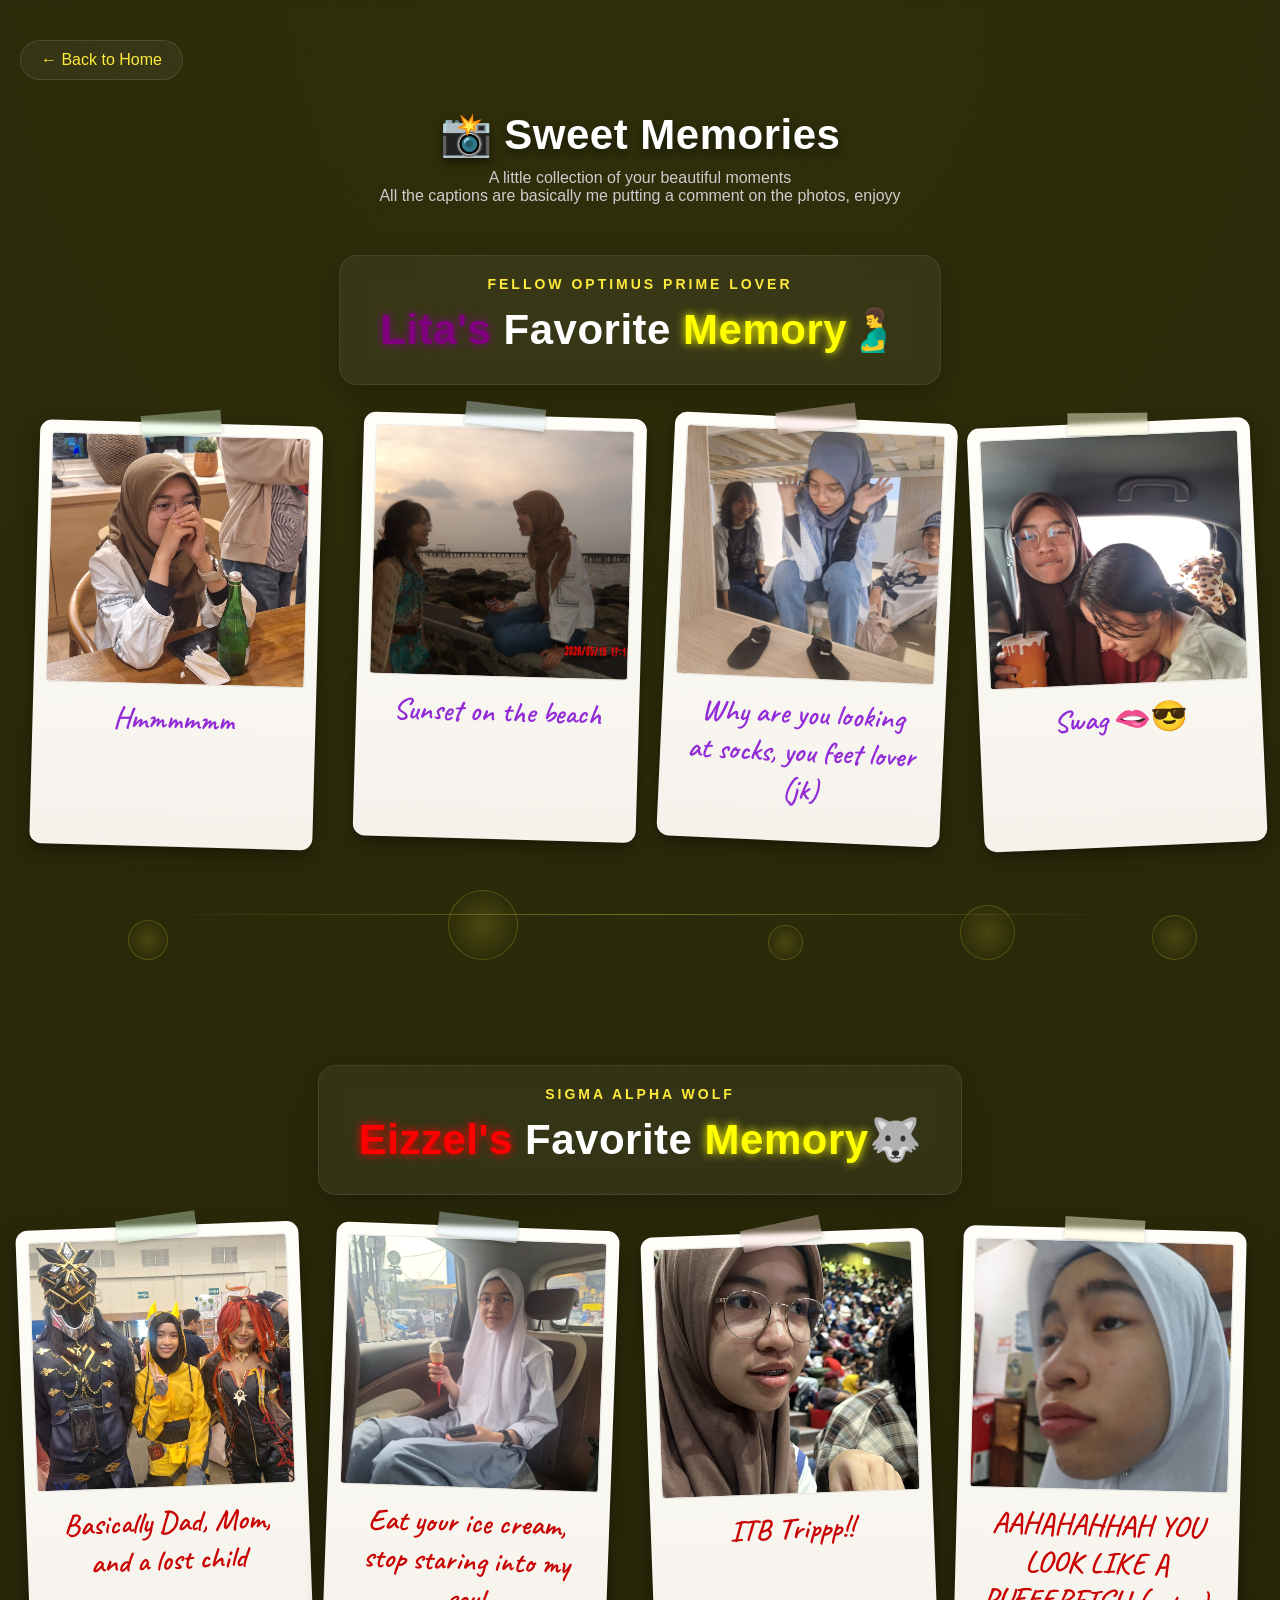
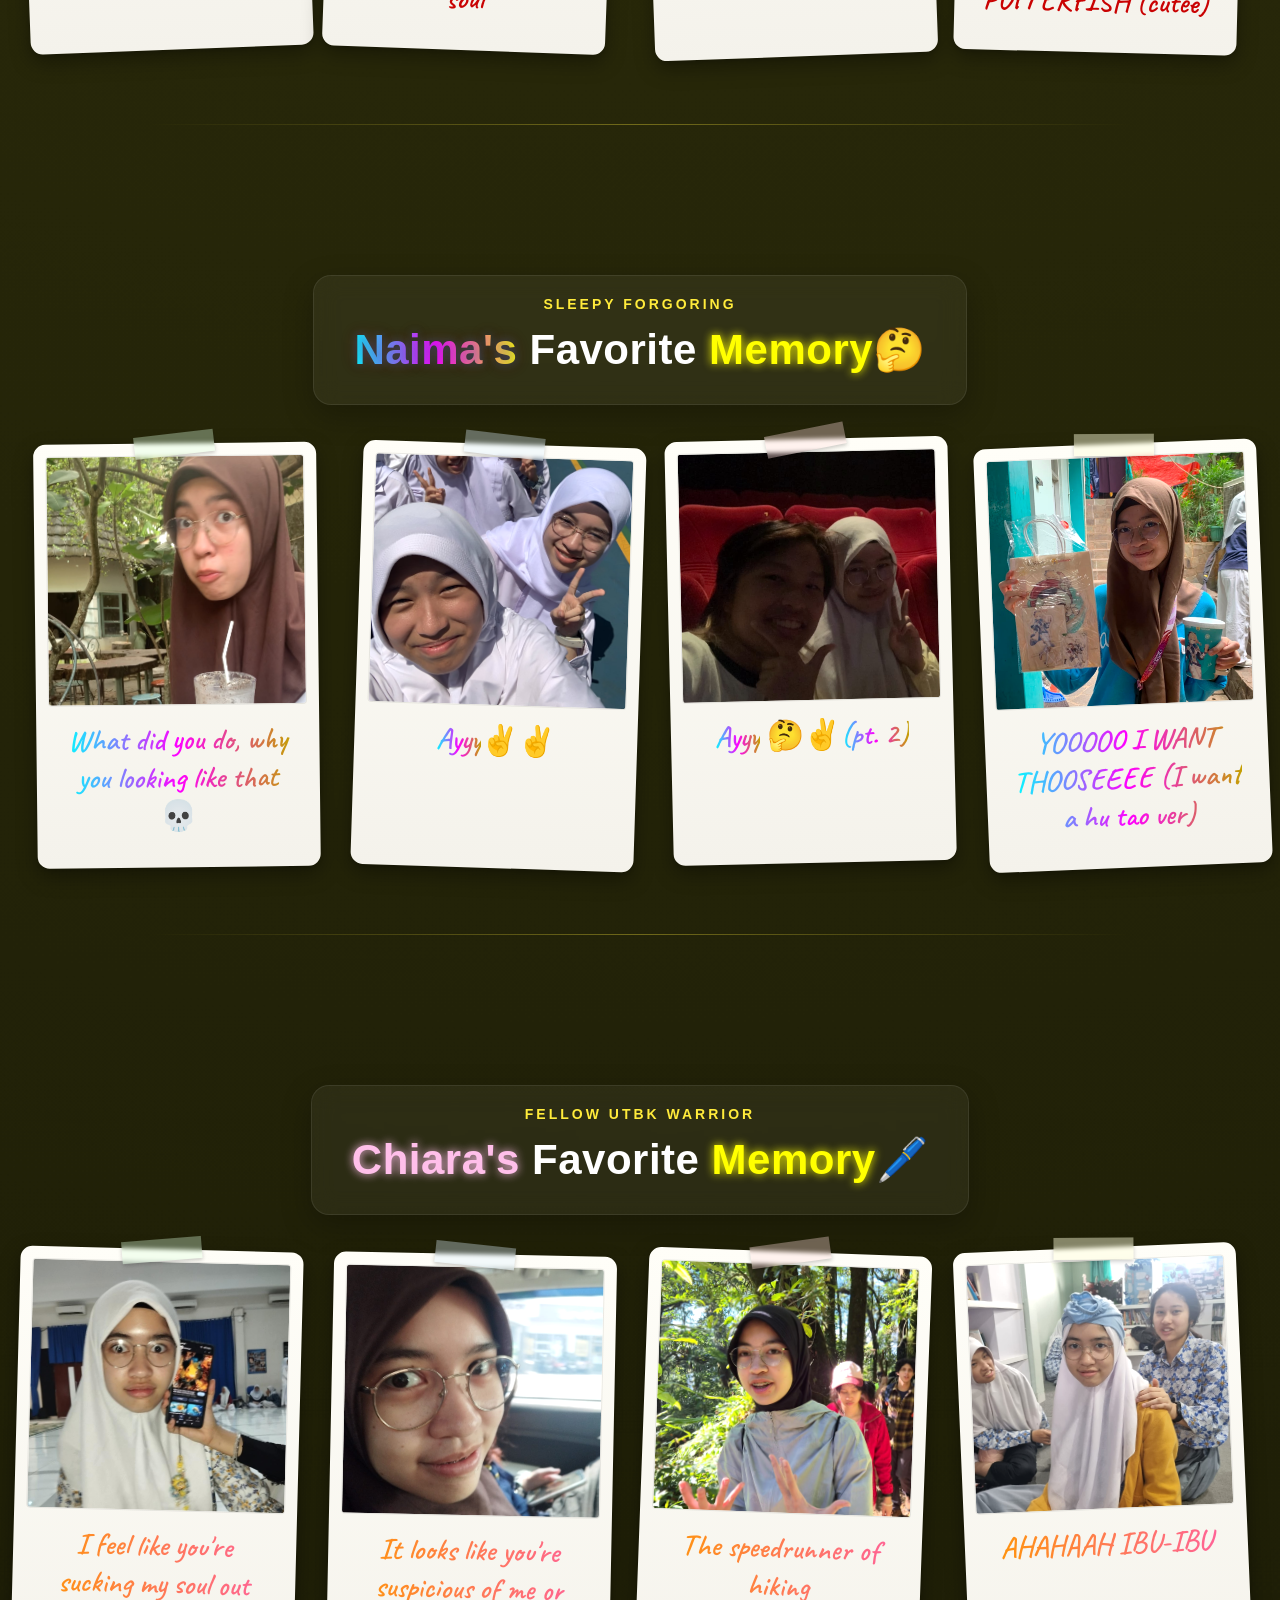
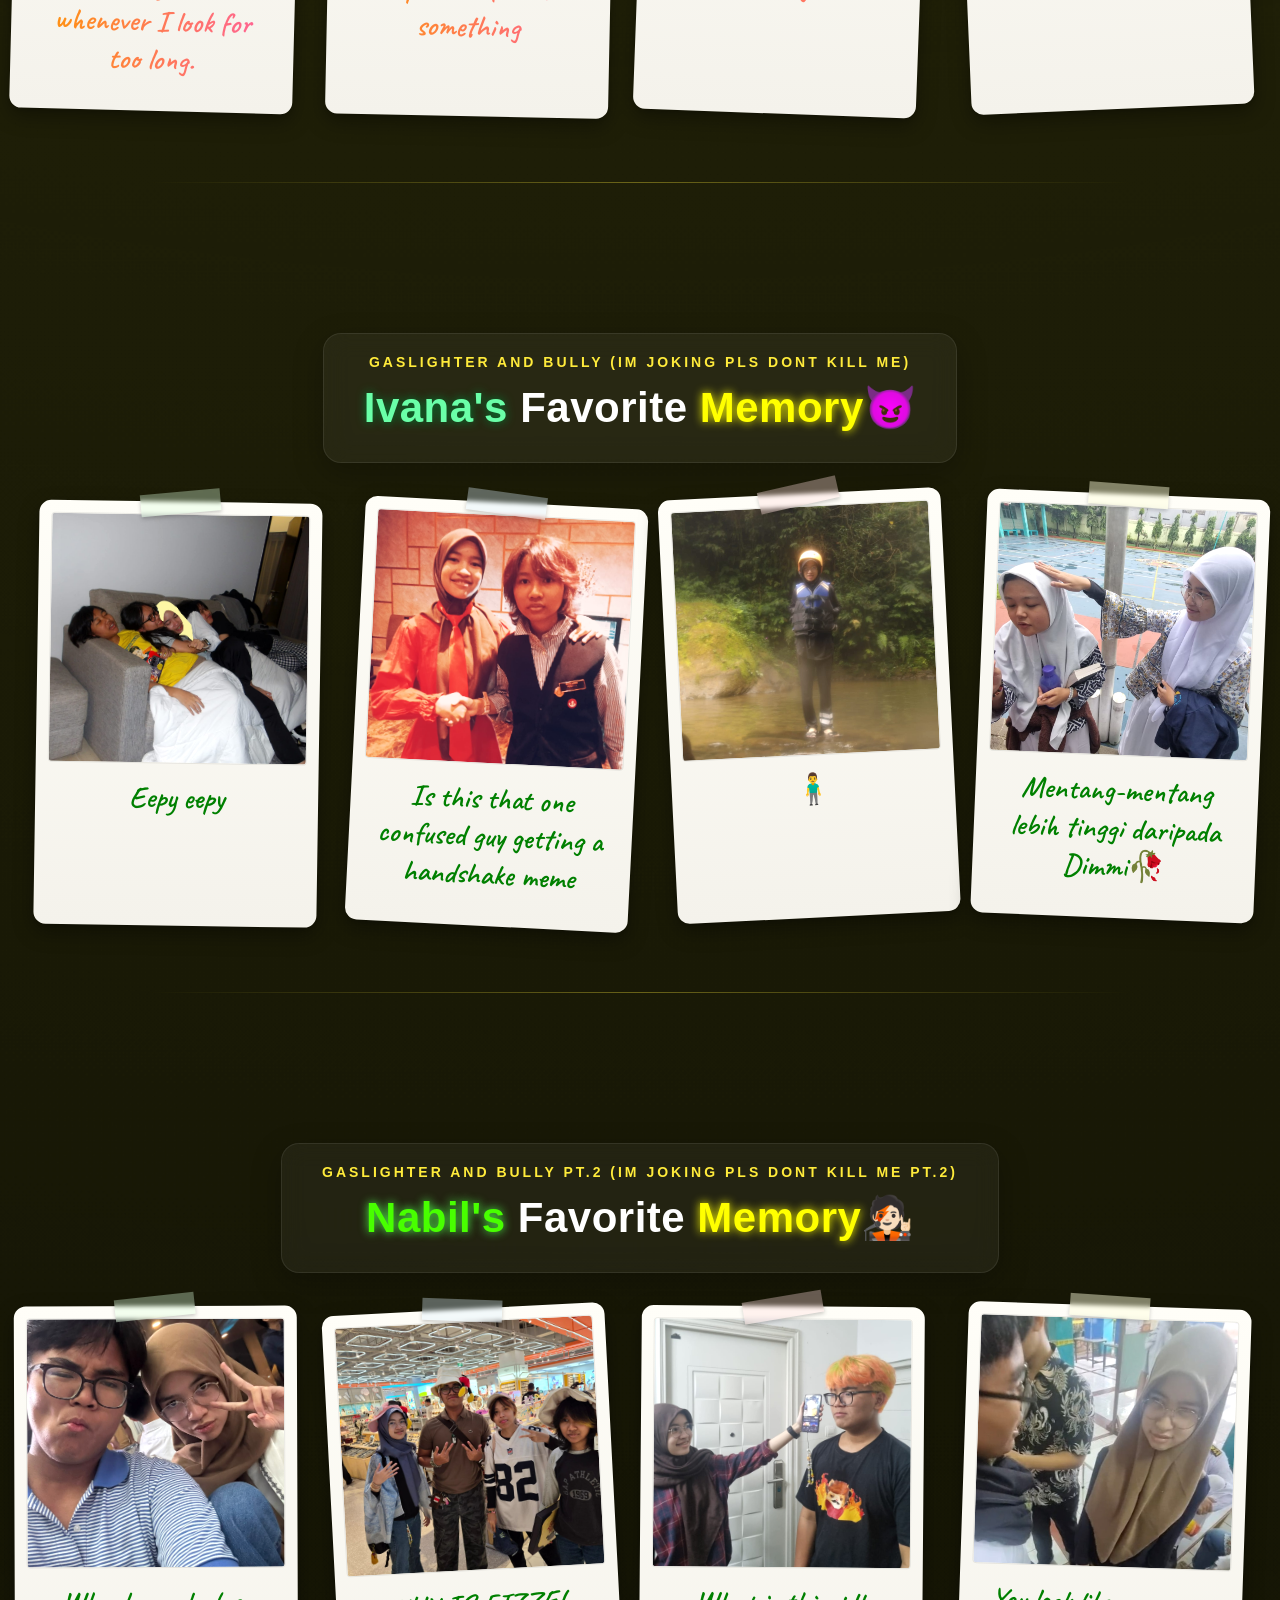
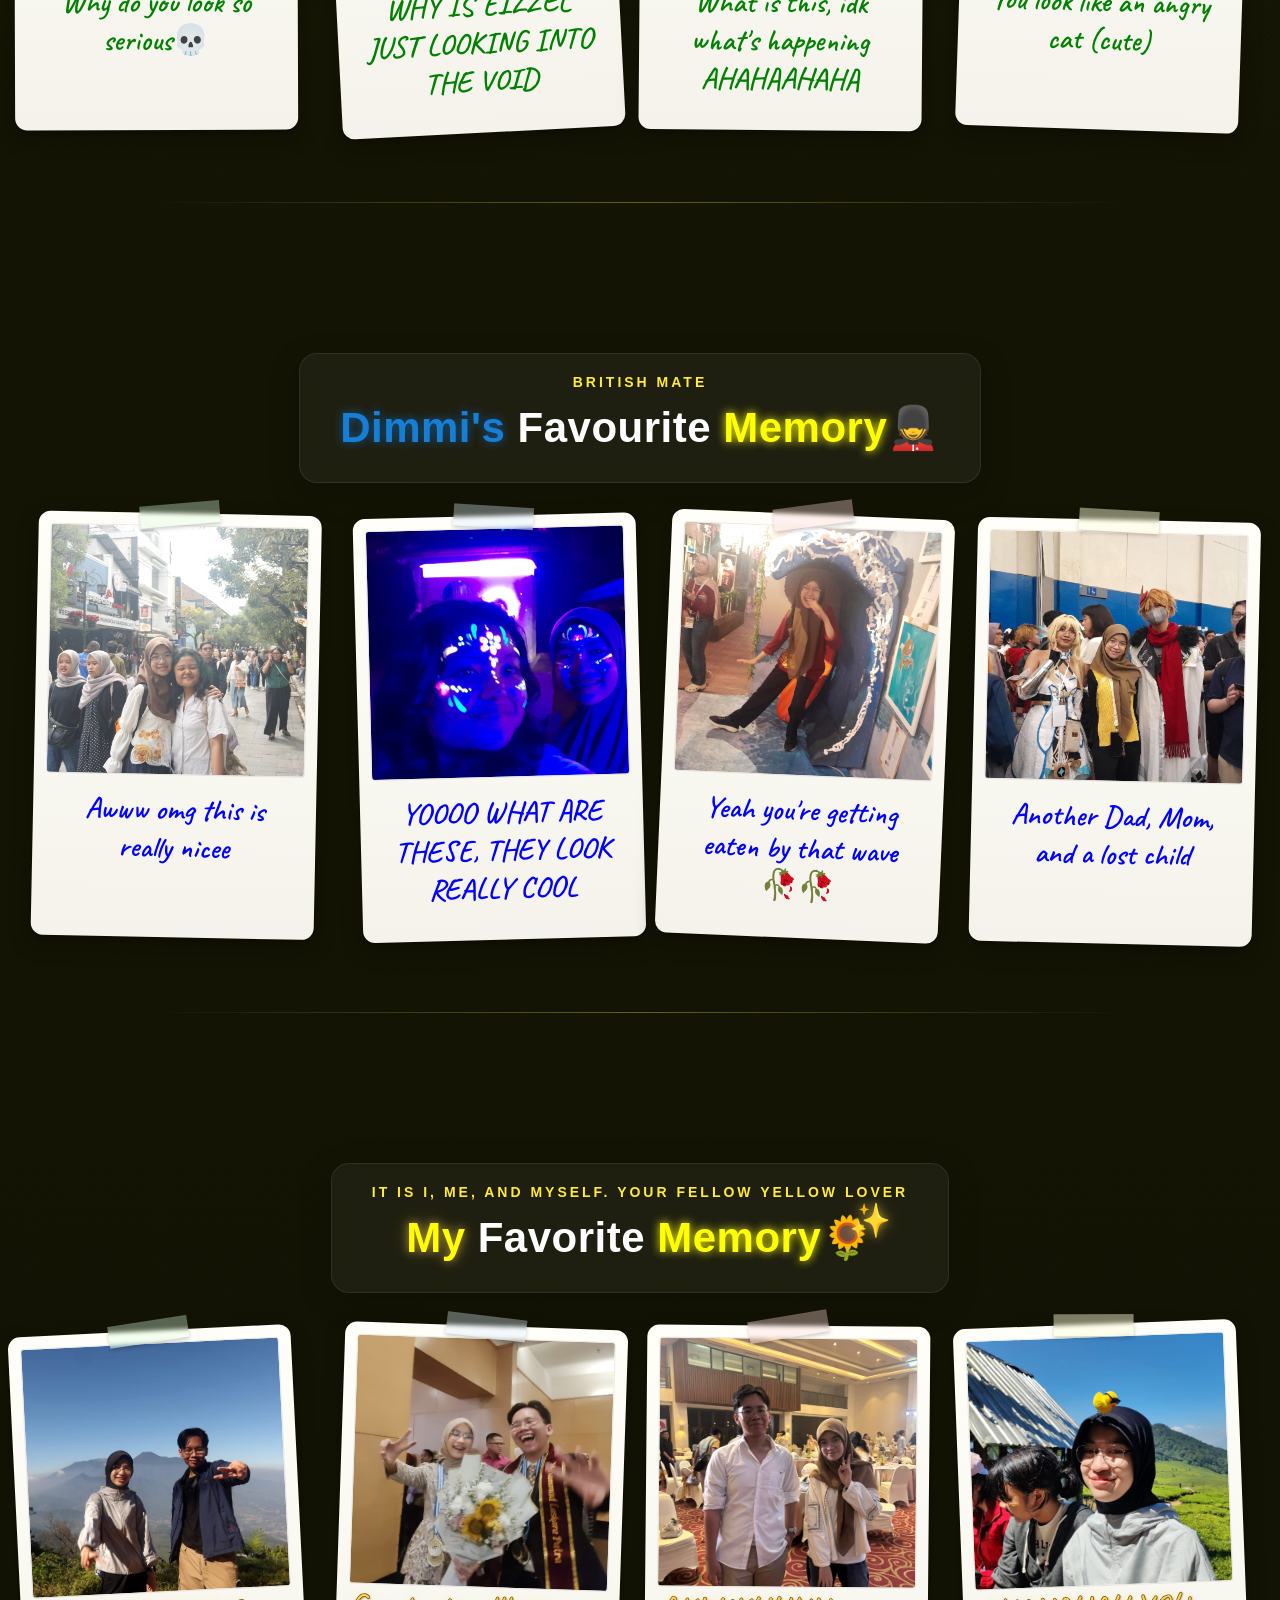
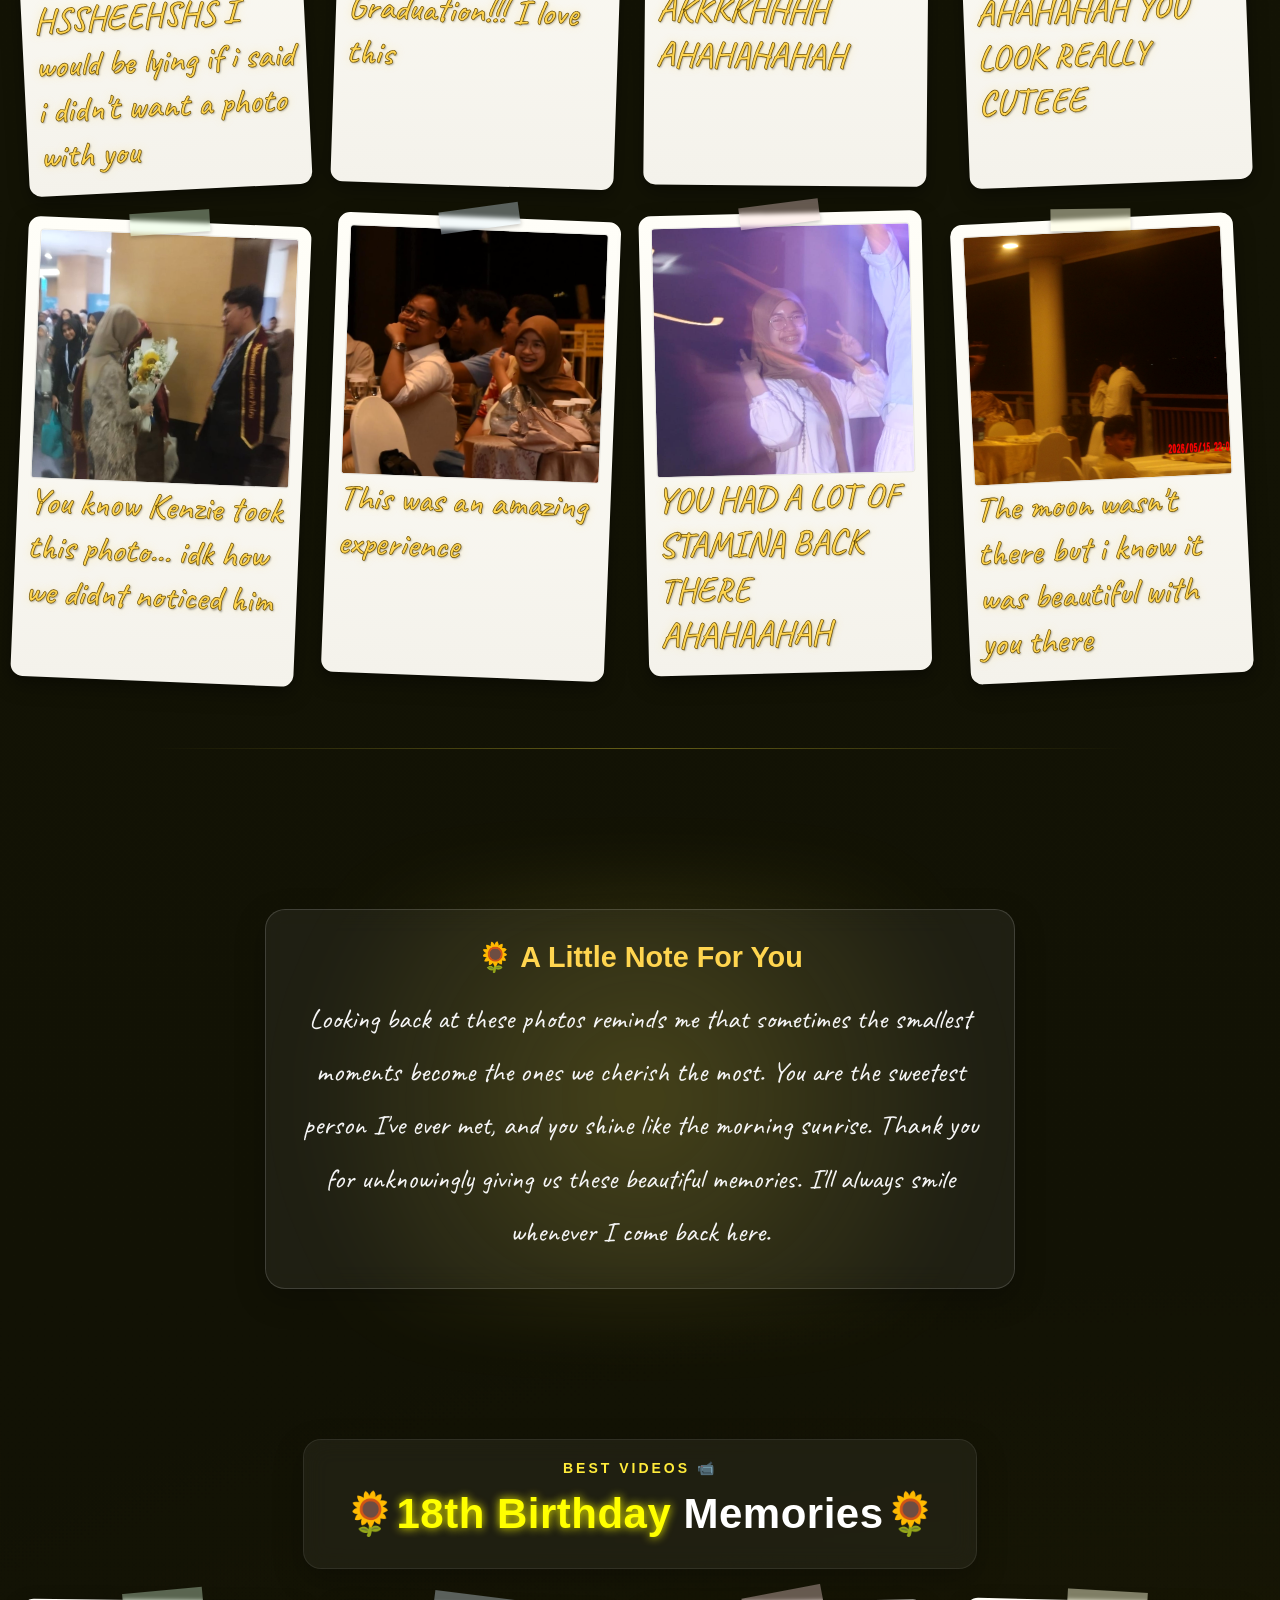
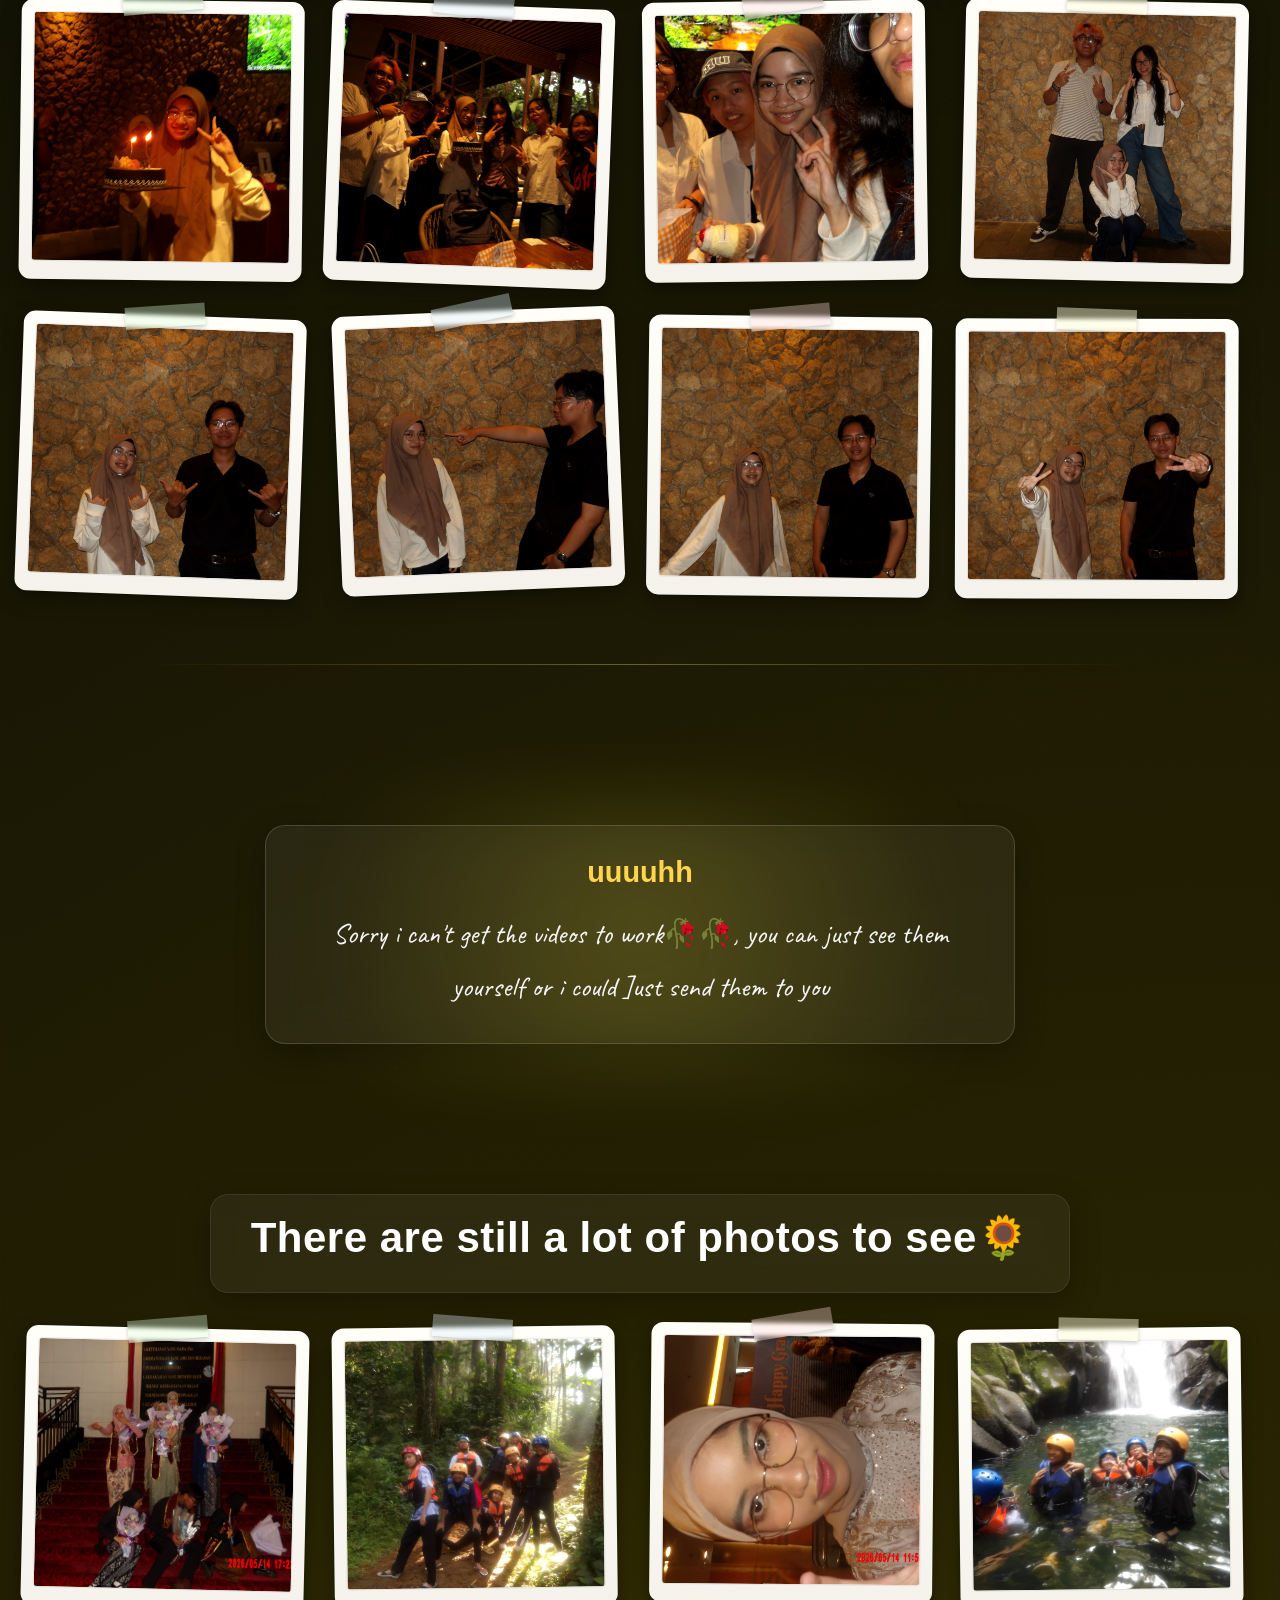
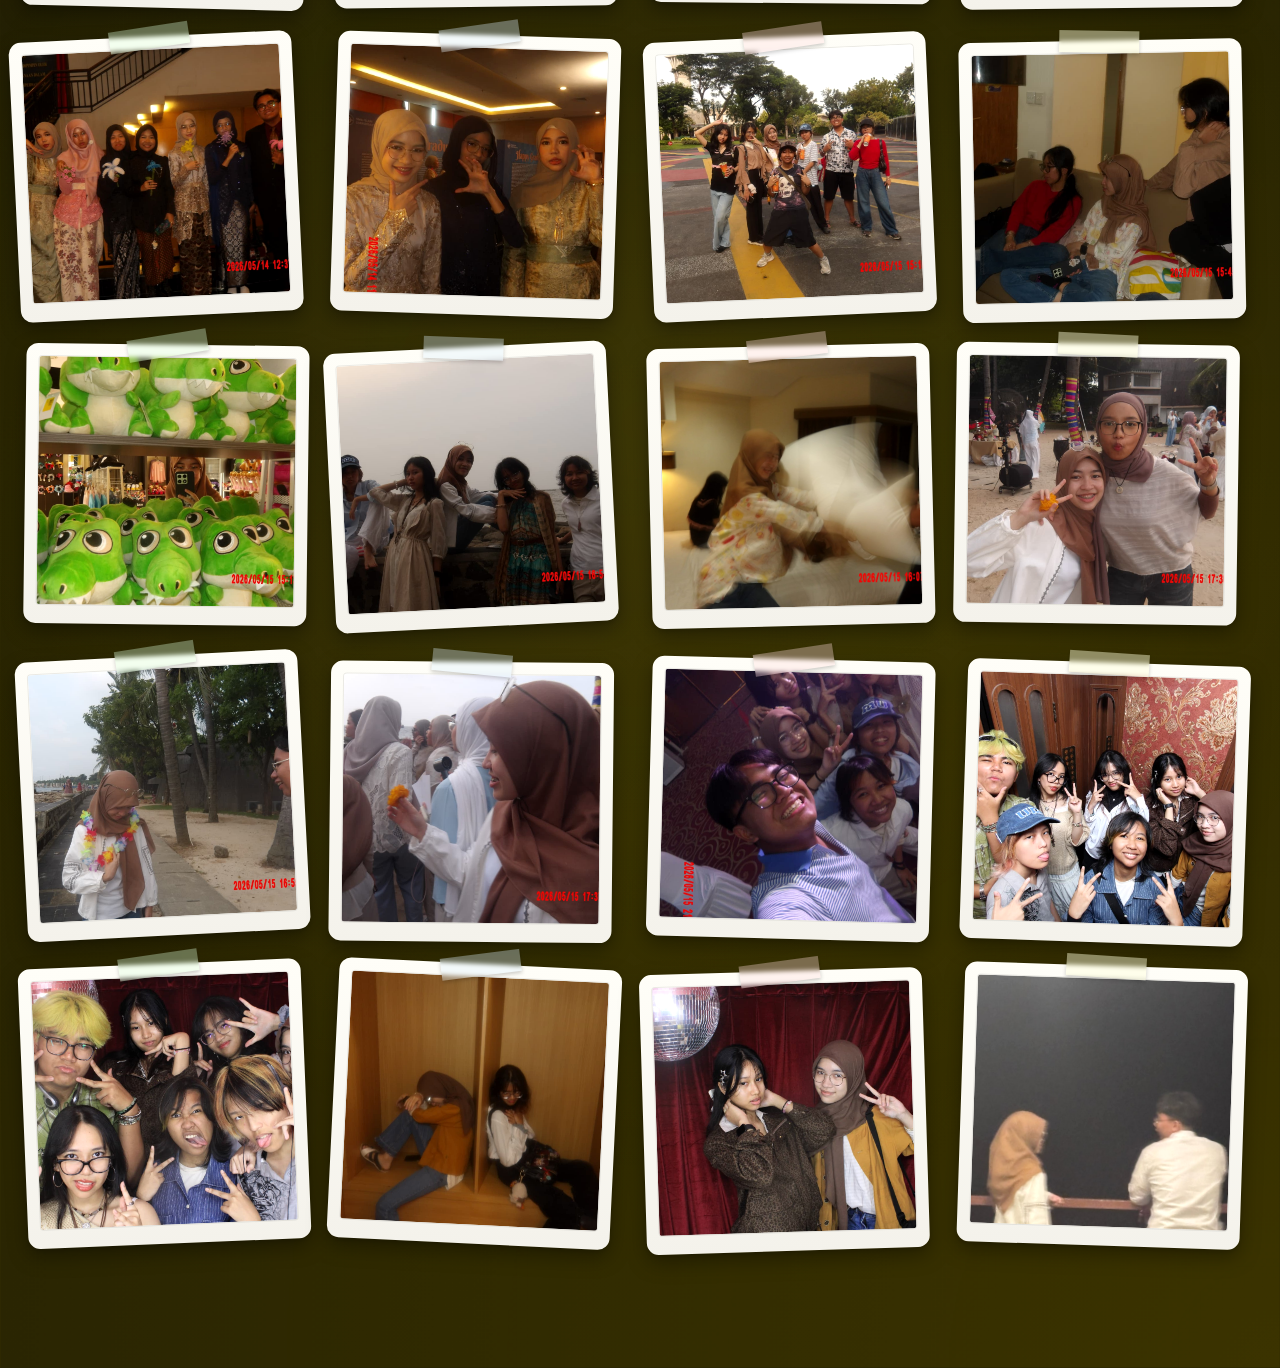
==== commit 2763c874: "Add files via upload" ====
--- a/sweetmem/index.html
+++ b/sweetmem/index.html
@@ -1,559 +1,634 @@
-<!DOCTYPE html>
-<html lang="en">
-<head>
-  <link href="https://fonts.googleapis.com/css2?family=Caveat:wght@500;600;700&display=swap" rel="stylesheet">
-  <meta charset="UTF-8">
-  <meta name="viewport" content="width=device-width, initial-scale=1.0">
-  <title>Memories</title>
-  <link rel="stylesheet" href="styles.css">
-</head>
-<body>
-
-  <div class="bubbles">
-    <span class="bubble"></span>
-    <span class="bubble"></span>
-    <span class="bubble"></span>
-    <span class="bubble"></span>
-    <span class="bubble"></span>
-  </div>
-
-  <div class="gallery-wrapper">
-    <a href="../index.html" class="back-btn transition-link">
-    ← Back to Home
-</a>
-
-    <header class="gallery-header">
-      <h1>📸 Sweet Memories</h1>
-      <p>A little collection of your beautiful moments<br>All the captions are basically me putting a comment on the photos, enjoyy</p>
-    </header>
-
-    <!-- Lita -->
-    <main class="gallery-container">
-
-    <section class="memory-section">
-        <div class="section-header">
-
-    <span class="memory-number">
-        Fellow Optimus Prime Lover
-    </span>
-
-    <h2><span class="lita">Lita's</span> Favorite <span class="yellow">Memory</span>🫃</h2>
-
-</div>
-
-        <div class="gallery-grid">
-
-            <div class="gallery-item"
-                data-section="lita"
-                data-index="0">
-                <img src="mems/lita1.jpeg" alt="" class="gallery-img">
-                <div class="img-caption1">Hmmmmmm</div>
-            </div>
-
-            <div class="gallery-item"
-                data-section="lita"
-                data-index="1">
-                <img src="mems/lita2.jpeg" alt="" class="gallery-img">
-                <div class="img-caption1">Sunset on the beach</div>
-            </div>
-
-            <div class="gallery-item"
-                data-section="lita"
-                data-index="2">
-                <img src="mems/lita3.jpeg" alt="" class="gallery-img">
-                <div class="img-caption1">Why are you looking at socks, you feet lover (jk)</div>
-            </div>
-
-            <div class="gallery-item"
-                data-section="lita"
-                data-index="3">
-                <img src="mems/lita4.jpeg" alt="" class="gallery-img">
-                <div class="img-caption1">Swag 🫦😎</div>
-            </div>
-
-        </div>
-    </section>
-
-<!-- Eizzel -->
-
-    <section class="memory-section">
-        <div class="section-header">
-
-    <span class="memory-number">
-        Sigma Alpha Wolf
-    </span>
-
-    <h2><span class="eizzel">Eizzel's</span> Favorite <span class="yellow">Memory</span>🐺</h2>
-
-</div>
-
-        <div class="gallery-grid">
-
-            <div class="gallery-item"
-                data-section="eizzel"
-                data-index="0">
-                <img src="mems/eizzel1.jpeg" alt="" class="gallery-img">
-                <div class="img-caption2">Basically Dad, Mom, and a lost child</div>
-            </div>
-
-            <div class="gallery-item"
-                data-section="eizzel"
-                data-index="1">
-                <img src="mems/eizzel2.jpeg" alt="" class="gallery-img">
-                <div class="img-caption2">Eat your ice cream, stop staring into my soul</div>
-            </div>
-
-            <div class="gallery-item"
-                data-section="eizzel"
-                data-index="2">
-                <img src="mems/eizzel3.jpeg" alt="" class="gallery-img">
-                <div class="img-caption2">ITB Trippp!!</div>
-            </div>
-
-            <div class="gallery-item"
-                data-section="eizzel"
-                data-index="3">
-                <img src="mems/eizzel4.jpeg" alt="" class="gallery-img">
-                <div class="img-caption2">AAHAHAHHAH YOU LOOK LIKE A PUFFERFISH (cutee)</div>
-            </div>
-
-        </div>
-    </section>
-
-    <!-- Naima -->
-
-<section class="memory-section">
-        <div class="section-header">
-
-    <span class="memory-number">
-        sleepy forgoring
-    </span>
-
-    <h2><span class="naima">Naima's</span> Favorite <span class="yellow">Memory</span>🤔</h2>
-
-</div>
-
-        <div class="gallery-grid">
-
-            <div class="gallery-item"
-                data-section="naima"
-                data-index="0">
-                <img src="mems/naima1.jpeg" alt="" class="gallery-img">
-                <div class="img-caption3"><span class="gradient-blue-red">What did you do, why you looking like that</span>💀</div>
-            </div>
-
-            <div class="gallery-item"
-                data-section="naima"
-                data-index="1">
-                <img src="mems/naima2.jpeg" alt="" class="gallery-img">
-                <div class="img-caption3"><span class="gradient-blue-red">Ayyy</span>✌️✌️</div>
-            </div>
-
-            <div class="gallery-item"
-                data-section="naima"
-                data-index="2">
-                <img src="mems/naima3.jpeg" alt="" class="gallery-img">
-                <div class="img-caption3"><span class="gradient-blue-red">Ayyy</span> 🤔✌️<span class="gradient-blue-red">(pt. 2) </span></div>
-            </div>
-
-            <div class="gallery-item"
-                data-section="naima"
-                data-index="3">
-                <img src="mems/naima4.jpeg" alt="" class="gallery-img">
-                <div class="img-caption3"><span class="gradient-blue-red">YOOOOO I WANT THOOSEEEE (I want a hu tao ver)</span></div>
-            </div>
-
-        </div>
-    </section>
-
-    <!-- Chiara -->
-
-<section class="memory-section">
-        <div class="section-header">
-
-    <span class="memory-number">
-        Fellow UTBK Warrior
-    </span>
-
-    <h2><span class="chiara">Chiara's</span> Favorite <span class="yellow">Memory</span>🖊️</h2>
-
-</div>
-
-        <div class="gallery-grid">
-
-            <div class="gallery-item"
-                data-section="chiara"
-                data-index="0">
-                <img src="mems/chiara1.jpeg" alt="" class="gallery-img">
-                <div class="img-caption4">I feel like you're sucking my soul out whenever I look for too long.</div>
-            </div>
-
-            <div class="gallery-item"
-                data-section="chiara"
-                data-index="1">
-                <img src="mems/chiara2.jpeg" alt="" class="gallery-img">
-                <div class="img-caption4">It looks like you're suspicious of me or something</div>
-            </div>
-
-            <div class="gallery-item"
-                data-section="chiara"
-                data-index="2">
-                <img src="mems/chiara3.jpeg" alt="" class="gallery-img">
-                <div class="img-caption4">The speedrunner of hiking</div>
-            </div>
-
-            <div class="gallery-item"
-                data-section="chiara"
-                data-index="3">
-                <img src="mems/chiara4.jpeg" alt="" class="gallery-img">
-                <div class="img-caption4">AHAHAAH IBU-IBU</div>
-            </div>
-
-        </div>
-    </section>
-
-<!-- Ivana -->
-
-<section class="memory-section">
-        <div class="section-header">
-
-    <span class="memory-number">
-        Gaslighter and Bully (im joking pls dont kill me)
-    </span>
-
-    <h2><span class="ivana">Ivana's</span> Favorite <span class="yellow">Memory</span>😈</h2>
-
-</div>
-
-        <div class="gallery-grid">
-
-            <div class="gallery-item"
-                data-section="ivana"
-                data-index="0">
-                <img src="mems/ivana1.jpeg" alt="" class="gallery-img">
-                <div class="img-caption5">Eepy eepy</div>
-            </div>
-
-            <div class="gallery-item"
-                data-section="ivana"
-                data-index="1">
-                <img src="mems/ivana2.jpeg" alt="" class="gallery-img">
-                <div class="img-caption5">Is this that one confused guy getting a handshake meme</div>
-            </div>
-
-            <div class="gallery-item"
-                data-section="ivana"
-                data-index="2">
-                <img src="mems/ivana3.jpeg" alt="" class="gallery-img">
-                <div class="img-caption5">🧍‍♂️</div>
-            </div>
-
-            <div class="gallery-item"
-                data-section="ivana"
-                data-index="3">
-                <img src="mems/ivana4.jpeg" alt="" class="gallery-img">
-                <div class="img-caption5">Mentang-mentang lebih tinggi daripada Dimmi🥀</div>
-            </div>
-
-        </div>
-    </section>
-
-<!-- Nabil -->
-
-<section class="memory-section">
-        <div class="section-header">
-
-    <span class="memory-number">
-        Gaslighter and Bully pt.2 (im joking pls dont kill me pt.2)
-    </span>
-
-    <h2><span class="nabil">Nabil's</span> Favorite <span class="yellow">Memory</span>🧑🏻‍🎤</h2>
-
-</div>
-
-        <div class="gallery-grid">
-
-            <div class="gallery-item"
-                data-section="nabil"
-                data-index="0">
-                <img src="mems/nabil1.jpeg" alt="" class="gallery-img">
-                <div class="img-caption6">Why do you look so serious💀</div>
-            </div>
-
-            <div class="gallery-item"
-                data-section="nabil"
-                data-index="1">
-                <img src="mems/nabil2.jpeg" alt="" class="gallery-img">
-                <div class="img-caption6">WHY IS EIZZEL JUST LOOKING INTO THE VOID</div>
-            </div>
-
-            <div class="gallery-item"
-                data-section="nabil"
-                data-index="2">
-                <img src="mems/nabil3.jpeg" alt="" class="gallery-img">
-                <div class="img-caption6">What is this, idk what's happening AHAHAAHAHA</div>
-            </div>
-
-            <div class="gallery-item"
-                data-section="nabil"
-                data-index="3">
-                <img src="mems/nabil4.jpeg" alt="" class="gallery-img">
-                <div class="img-caption6">You look like an angry cat (cute)</div>
-            </div>
-
-        </div>
-    </section>
-
-    <!-- Dimmi -->
-
-<section class="memory-section">
-        <div class="section-header">
-
-    <span class="memory-number">
-        British Mate
-    </span>
-
-    <h2><span class="dimmi">Dimmi's</span> Favourite <span class="yellow">Memory</span>💂</h2>
-
-</div>
-
-        <div class="gallery-grid">
-
-            <div class="gallery-item"
-                data-section="dimmi"
-                data-index="0">
-                <img src="mems/dimmi1.jpeg" alt="" class="gallery-img">
-                <div class="img-caption7">Awww omg this is really nicee</div>
-            </div>
-
-            <div class="gallery-item"
-                data-section="dimmi"
-                data-index="1">
-                <img src="mems/dimmi2.jpeg" alt="" class="gallery-img">
-                <div class="img-caption7">YOOOO WHAT ARE THESE, THEY LOOK REALLY COOL</div>
-            </div>
-
-            <div class="gallery-item"
-                data-section="dimmi"
-                data-index="2">
-                <img src="mems/dimmi3.jpeg" alt="" class="gallery-img">
-                <div class="img-caption7">Yeah you're getting eaten by that wave🥀🥀</div>
-            </div>
-
-            <div class="gallery-item"
-                data-section="dimmi"
-                data-index="3">
-                <img src="mems/dimmi4.jpeg" alt="" class="gallery-img">
-                <div class="img-caption7">Another Dad, Mom, and a lost child</div>
-            </div>
-
-        </div>
-    </section>
-
-<!-- lask -->
-
-<section class="memory-section">
-
-    <div class="section-header">
-        <span class="memory-number">
-            it is i, me, and myself. your fellow yellow lover
-        </span>
-
-        <h2><span class="las">My</span> Favorite <span class="yellow">Memory</span>🌻</h2>
-    </div>
-
-    <div class="gallery-grid">
-
-        <div class="gallery-item" data-section="las" data-index="0">
-            <img src="mems/las1.jpeg" class="gallery-img">
-            <div class="img-caption8">HSSHEEHSHS I would be lying if i said i didn't want a photo with you</div>
-        </div>
-
-        <div class="gallery-item" data-section="las" data-index="1">
-            <img src="mems/las2.jpeg" class="gallery-img">
-            <div class="img-caption8">Graduation!!! I love this</div>
-        </div>
-
-        <div class="gallery-item" data-section="las" data-index="2">
-            <img src="mems/las3.jpeg" class="gallery-img">
-            <div class="img-caption8">AKKKKHHHH AHAHAHAHAH</div>
-        </div>
-
-        <div class="gallery-item" data-section="las" data-index="3">
-            <img src="mems/las4.jpeg" class="gallery-img">
-            <div class="img-caption8">AHAHAHAH YOU LOOK REALLY CUTEEE</div>
-        </div>
-
-        <div class="gallery-item" data-section="las" data-index="4">
-            <img src="mems/las5.jpeg" class="gallery-img">
-            <div class="img-caption8">You know Kenzie took this photo... idk how we didnt noticed him</div>
-        </div>
-
-        <div class="gallery-item" data-section="las" data-index="5">
-            <img src="mems/las7.jpeg" class="gallery-img">
-            <div class="img-caption8">This was an amazing experience</div>
-        </div>
-
-        <div class="gallery-item" data-section="las" data-index="6">
-            <img src="mems/las8.jpeg" class="gallery-img">
-            <div class="img-caption8">YOU HAD A LOT OF STAMINA BACK THERE AHAHAAHAH</div>
-        </div>
-
-        <div class="gallery-item" data-section="las" data-index="7">
-            <img src="mems/las6.jpeg" class="gallery-img">
-            <div class="img-caption8">The moon wasn't there but i know it was beautiful with you there</div>
-        </div>
-
-    </div>
-
-</section>
-
-<div class="memory-ending">
-
-    <h3>🌻 A Little Note For You</h3>
-
-    <p>
-        Looking back at these photos reminds me that sometimes the smallest moments become the ones we cherish the most. You are the sweetest person I've ever met, and you shine like the morning sunrise. Thank you for unknowingly giving us these beautiful memories. I'll always smile whenever I come back here.
-    </p>
-
-</div>
-
-<section class="memory-section">
-
-    <div class="section-header">
-
-        <h2>There are still a lot of photos to see🌻</h2>
-    </div>
-
-    <div class="gallery-grid">
-
-        <div class="gallery-item" data-section="las" data-index="0">
-            <img src="mems/mem1.jpeg" class="gallery-img">
-            
-        </div>
-
-        <div class="gallery-item" data-section="las" data-index="1">
-            <img src="mems/mem2.jpeg" class="gallery-img">
-           
-        </div>
-
-        <div class="gallery-item" data-section="las" data-index="2">
-            <img src="mems/mem3.jpeg" class="gallery-img">
-            
-        </div>
-
-        <div class="gallery-item" data-section="las" data-index="3">
-            <img src="mems/mem4.jpeg" class="gallery-img">
-           
-        </div>
-
-        <div class="gallery-item" data-section="las" data-index="4">
-            <img src="mems/mem5.jpeg" class="gallery-img">
-           
-        </div>
-
-        <div class="gallery-item" data-section="las" data-index="5">
-            <img src="mems/mem6.jpeg" class="gallery-img">
-            
-        </div>
-
-        <div class="gallery-item" data-section="las" data-index="6">
-            <img src="mems/mem7.jpeg" class="gallery-img">
-            
-        </div>
-
-        <div class="gallery-item" data-section="las" data-index="7">
-            <img src="mems/mem8.jpeg" class="gallery-img">
-            
-        </div>
-
-        <div class="gallery-item" data-section="las" data-index="8">
-            <img src="mems/mem9.jpeg" class="gallery-img">
-           
-        </div>
-
-        <div class="gallery-item" data-section="las" data-index="9">
-            <img src="mems/mem10.jpeg" class="gallery-img">
-           
-        </div>
-
-        <div class="gallery-item" data-section="las" data-index="10">
-            <img src="mems/mem11.jpeg" class="gallery-img">
-           
-        </div>
-
-        <div class="gallery-item" data-section="las" data-index="11">
-            <img src="mems/mem12.jpeg" class="gallery-img">
-           
-        </div>
-
-        <div class="gallery-item" data-section="las" data-index="12">
-            <img src="mems/mem13.jpeg" class="gallery-img">
-            
-        </div>
-
-        <div class="gallery-item" data-section="las" data-index="13">
-            <img src="mems/mem14.jpeg" class="gallery-img">
-           
-        </div>
-
-        <div class="gallery-item" data-section="las" data-index="14">
-            <img src="mems/mem15.jpeg" class="gallery-img">
-            
-        </div>
-
-        <div class="gallery-item" data-section="las" data-index="15">
-            <img src="mems/mem16.jpeg" class="gallery-img">
-            
-        </div>
-
-        <div class="gallery-item" data-section="las" data-index="16">
-            <img src="mems/mem17.jpeg" class="gallery-img">
-           
-        </div>
-
-        <div class="gallery-item" data-section="las" data-index="17">
-            <img src="mems/mem18.jpeg" class="gallery-img">
-          
-        </div>
-
-        <div class="gallery-item" data-section="las" data-index="18">
-            <img src="mems/mem19.jpeg" class="gallery-img">
-           
-        </div>
-
-        <div class="gallery-item" data-section="las" data-index="19">
-            <img src="mems/mem20.jpeg" class="gallery-img">
-            
-        </div>
-
-    </div>
-
-</section>
-
-</main>
-  </div>
-
-  <div id="lightbox" class="lightbox">
-
-    <span class="close-lightbox">&times;</span>
-
-    <button class="nav-btn prev-btn">&#10094;</button>
-
-    <img class="lightbox-content" id="lightbox-img">
-
-    <button class="nav-btn next-btn">&#10095;</button>
-
-    <div id="lightbox-caption"></div>
-
-    <div id="lightbox-counter"></div>
-
-</div>
-
-<div id="page-cover">
-    <div class="cover-title"></div>
-</div>
-
-  <script src="script.js"></script>
-</body>
-</html>
+<!DOCTYPE html>
+<html lang="en">
+<head>
+  <link href="https://fonts.googleapis.com/css2?family=Caveat:wght@500;600;700&display=swap" rel="stylesheet">
+  <meta charset="UTF-8">
+  <meta name="viewport" content="width=device-width, initial-scale=1.0">
+  <title>Memories</title>
+  <link rel="stylesheet" href="styles.css">
+</head>
+<body>
+
+  <div class="bubbles">
+    <span class="bubble"></span>
+    <span class="bubble"></span>
+    <span class="bubble"></span>
+    <span class="bubble"></span>
+    <span class="bubble"></span>
+  </div>
+
+  <div class="gallery-wrapper">
+    <a href="../index.html" class="back-btn transition-link">
+    ← Back to Home
+</a>
+
+    <header class="gallery-header">
+      <h1>📸 Sweet Memories</h1>
+      <p>A little collection of your beautiful moments<br>All the captions are basically me putting a comment on the photos, enjoyy</p>
+    </header>
+
+    <!-- Lita -->
+    <main class="gallery-container">
+
+    <section class="memory-section">
+        <div class="section-header">
+
+    <span class="memory-number">
+        Fellow Optimus Prime Lover
+    </span>
+
+    <h2><span class="lita">Lita's</span> Favorite <span class="yellow">Memory</span>🫃</h2>
+
+</div>
+
+        <div class="gallery-grid">
+
+            <div class="gallery-item"
+                data-section="lita"
+                data-index="0">
+                <img src="mems/lita1.jpeg" alt="" class="gallery-img">
+                <div class="img-caption1">Hmmmmmm</div>
+            </div>
+
+            <div class="gallery-item"
+                data-section="lita"
+                data-index="1">
+                <img src="mems/lita2.jpeg" alt="" class="gallery-img">
+                <div class="img-caption1">Sunset on the beach</div>
+            </div>
+
+            <div class="gallery-item"
+                data-section="lita"
+                data-index="2">
+                <img src="mems/lita3.jpeg" alt="" class="gallery-img">
+                <div class="img-caption1">Why are you looking at socks, you feet lover (jk)</div>
+            </div>
+
+            <div class="gallery-item"
+                data-section="lita"
+                data-index="3">
+                <img src="mems/lita4.jpeg" alt="" class="gallery-img">
+                <div class="img-caption1">Swag 🫦😎</div>
+            </div>
+
+        </div>
+    </section>
+
+<!-- Eizzel -->
+
+    <section class="memory-section">
+        <div class="section-header">
+
+    <span class="memory-number">
+        Sigma Alpha Wolf
+    </span>
+
+    <h2><span class="eizzel">Eizzel's</span> Favorite <span class="yellow">Memory</span>🐺</h2>
+
+</div>
+
+        <div class="gallery-grid">
+
+            <div class="gallery-item"
+                data-section="eizzel"
+                data-index="0">
+                <img src="mems/eizzel1.jpeg" alt="" class="gallery-img">
+                <div class="img-caption2">Basically Dad, Mom, and a lost child</div>
+            </div>
+
+            <div class="gallery-item"
+                data-section="eizzel"
+                data-index="1">
+                <img src="mems/eizzel2.jpeg" alt="" class="gallery-img">
+                <div class="img-caption2">Eat your ice cream, stop staring into my soul</div>
+            </div>
+
+            <div class="gallery-item"
+                data-section="eizzel"
+                data-index="2">
+                <img src="mems/eizzel3.jpeg" alt="" class="gallery-img">
+                <div class="img-caption2">ITB Trippp!!</div>
+            </div>
+
+            <div class="gallery-item"
+                data-section="eizzel"
+                data-index="3">
+                <img src="mems/eizzel4.jpeg" alt="" class="gallery-img">
+                <div class="img-caption2">AAHAHAHHAH YOU LOOK LIKE A PUFFERFISH (cutee)</div>
+            </div>
+
+        </div>
+    </section>
+
+    <!-- Naima -->
+
+<section class="memory-section">
+        <div class="section-header">
+
+    <span class="memory-number">
+        sleepy forgoring
+    </span>
+
+    <h2><span class="naima">Naima's</span> Favorite <span class="yellow">Memory</span>🤔</h2>
+
+</div>
+
+        <div class="gallery-grid">
+
+            <div class="gallery-item"
+                data-section="naima"
+                data-index="0">
+                <img src="mems/naima1.jpeg" alt="" class="gallery-img">
+                <div class="img-caption3"><span class="gradient-blue-red">What did you do, why you looking like that</span>💀</div>
+            </div>
+
+            <div class="gallery-item"
+                data-section="naima"
+                data-index="1">
+                <img src="mems/naima2.jpeg" alt="" class="gallery-img">
+                <div class="img-caption3"><span class="gradient-blue-red">Ayyy</span>✌️✌️</div>
+            </div>
+
+            <div class="gallery-item"
+                data-section="naima"
+                data-index="2">
+                <img src="mems/naima3.jpeg" alt="" class="gallery-img">
+                <div class="img-caption3"><span class="gradient-blue-red">Ayyy</span> 🤔✌️<span class="gradient-blue-red">(pt. 2) </span></div>
+            </div>
+
+            <div class="gallery-item"
+                data-section="naima"
+                data-index="3">
+                <img src="mems/naima4.jpeg" alt="" class="gallery-img">
+                <div class="img-caption3"><span class="gradient-blue-red">YOOOOO I WANT THOOSEEEE (I want a hu tao ver)</span></div>
+            </div>
+
+        </div>
+    </section>
+
+    <!-- Chiara -->
+
+<section class="memory-section">
+        <div class="section-header">
+
+    <span class="memory-number">
+        Fellow UTBK Warrior
+    </span>
+
+    <h2><span class="chiara">Chiara's</span> Favorite <span class="yellow">Memory</span>🖊️</h2>
+
+</div>
+
+        <div class="gallery-grid">
+
+            <div class="gallery-item"
+                data-section="chiara"
+                data-index="0">
+                <img src="mems/chiara1.jpeg" alt="" class="gallery-img">
+                <div class="img-caption4">I feel like you're sucking my soul out whenever I look for too long.</div>
+            </div>
+
+            <div class="gallery-item"
+                data-section="chiara"
+                data-index="1">
+                <img src="mems/chiara2.jpeg" alt="" class="gallery-img">
+                <div class="img-caption4">It looks like you're suspicious of me or something</div>
+            </div>
+
+            <div class="gallery-item"
+                data-section="chiara"
+                data-index="2">
+                <img src="mems/chiara3.jpeg" alt="" class="gallery-img">
+                <div class="img-caption4">The speedrunner of hiking</div>
+            </div>
+
+            <div class="gallery-item"
+                data-section="chiara"
+                data-index="3">
+                <img src="mems/chiara4.jpeg" alt="" class="gallery-img">
+                <div class="img-caption4">AHAHAAH IBU-IBU</div>
+            </div>
+
+        </div>
+    </section>
+
+<!-- Ivana -->
+
+<section class="memory-section">
+        <div class="section-header">
+
+    <span class="memory-number">
+        Gaslighter and Bully (im joking pls dont kill me)
+    </span>
+
+    <h2><span class="ivana">Ivana's</span> Favorite <span class="yellow">Memory</span>😈</h2>
+
+</div>
+
+        <div class="gallery-grid">
+
+            <div class="gallery-item"
+                data-section="ivana"
+                data-index="0">
+                <img src="mems/ivana1.jpeg" alt="" class="gallery-img">
+                <div class="img-caption5">Eepy eepy</div>
+            </div>
+
+            <div class="gallery-item"
+                data-section="ivana"
+                data-index="1">
+                <img src="mems/ivana2.jpeg" alt="" class="gallery-img">
+                <div class="img-caption5">Is this that one confused guy getting a handshake meme</div>
+            </div>
+
+            <div class="gallery-item"
+                data-section="ivana"
+                data-index="2">
+                <img src="mems/ivana3.jpeg" alt="" class="gallery-img">
+                <div class="img-caption5">🧍‍♂️</div>
+            </div>
+
+            <div class="gallery-item"
+                data-section="ivana"
+                data-index="3">
+                <img src="mems/ivana4.jpeg" alt="" class="gallery-img">
+                <div class="img-caption5">Mentang-mentang lebih tinggi daripada Dimmi🥀</div>
+            </div>
+
+        </div>
+    </section>
+
+<!-- Nabil -->
+
+<section class="memory-section">
+        <div class="section-header">
+
+    <span class="memory-number">
+        Gaslighter and Bully pt.2 (im joking pls dont kill me pt.2)
+    </span>
+
+    <h2><span class="nabil">Nabil's</span> Favorite <span class="yellow">Memory</span>🧑🏻‍🎤</h2>
+
+</div>
+
+        <div class="gallery-grid">
+
+            <div class="gallery-item"
+                data-section="nabil"
+                data-index="0">
+                <img src="mems/nabil1.jpeg" alt="" class="gallery-img">
+                <div class="img-caption6">Why do you look so serious💀</div>
+            </div>
+
+            <div class="gallery-item"
+                data-section="nabil"
+                data-index="1">
+                <img src="mems/nabil2.jpeg" alt="" class="gallery-img">
+                <div class="img-caption6">WHY IS EIZZEL JUST LOOKING INTO THE VOID</div>
+            </div>
+
+            <div class="gallery-item"
+                data-section="nabil"
+                data-index="2">
+                <img src="mems/nabil3.jpeg" alt="" class="gallery-img">
+                <div class="img-caption6">What is this, idk what's happening AHAHAAHAHA</div>
+            </div>
+
+            <div class="gallery-item"
+                data-section="nabil"
+                data-index="3">
+                <img src="mems/nabil4.jpeg" alt="" class="gallery-img">
+                <div class="img-caption6">You look like an angry cat (cute)</div>
+            </div>
+
+        </div>
+    </section>
+
+    <!-- Dimmi -->
+
+<section class="memory-section">
+        <div class="section-header">
+
+    <span class="memory-number">
+        British Mate
+    </span>
+
+    <h2><span class="dimmi">Dimmi's</span> Favourite <span class="yellow">Memory</span>💂</h2>
+
+</div>
+
+        <div class="gallery-grid">
+
+            <div class="gallery-item"
+                data-section="dimmi"
+                data-index="0">
+                <img src="mems/dimmi1.jpeg" alt="" class="gallery-img">
+                <div class="img-caption7">Awww omg this is really nicee</div>
+            </div>
+
+            <div class="gallery-item"
+                data-section="dimmi"
+                data-index="1">
+                <img src="mems/dimmi2.jpeg" alt="" class="gallery-img">
+                <div class="img-caption7">YOOOO WHAT ARE THESE, THEY LOOK REALLY COOL</div>
+            </div>
+
+            <div class="gallery-item"
+                data-section="dimmi"
+                data-index="2">
+                <img src="mems/dimmi3.jpeg" alt="" class="gallery-img">
+                <div class="img-caption7">Yeah you're getting eaten by that wave🥀🥀</div>
+            </div>
+
+            <div class="gallery-item"
+                data-section="dimmi"
+                data-index="3">
+                <img src="mems/dimmi4.jpeg" alt="" class="gallery-img">
+                <div class="img-caption7">Another Dad, Mom, and a lost child</div>
+            </div>
+
+        </div>
+    </section>
+
+<!-- lask -->
+
+<section class="memory-section">
+
+    <div class="section-header">
+        <span class="memory-number">
+            it is i, me, and myself. your fellow yellow lover
+        </span>
+
+        <h2><span class="las">My</span> Favorite <span class="yellow">Memory</span>🌻</h2>
+    </div>
+
+    <div class="gallery-grid">
+
+        <div class="gallery-item" data-section="las" data-index="0">
+            <img src="mems/las1.jpeg" class="gallery-img">
+            <div class="img-caption8">HSSHEEHSHS I would be lying if i said i didn't want a photo with you</div>
+        </div>
+
+        <div class="gallery-item" data-section="las" data-index="1">
+            <img src="mems/las2.jpeg" class="gallery-img">
+            <div class="img-caption8">Graduation!!! I love this</div>
+        </div>
+
+        <div class="gallery-item" data-section="las" data-index="2">
+            <img src="mems/las3.jpeg" class="gallery-img">
+            <div class="img-caption8">AKKKKHHHH AHAHAHAHAH</div>
+        </div>
+
+        <div class="gallery-item" data-section="las" data-index="3">
+            <img src="mems/las4.jpeg" class="gallery-img">
+            <div class="img-caption8">AHAHAHAH YOU LOOK REALLY CUTEEE</div>
+        </div>
+
+        <div class="gallery-item" data-section="las" data-index="4">
+            <img src="mems/las5.jpeg" class="gallery-img">
+            <div class="img-caption8">You know Kenzie took this photo... idk how we didnt noticed him</div>
+        </div>
+
+        <div class="gallery-item" data-section="las" data-index="5">
+            <img src="mems/las7.jpeg" class="gallery-img">
+            <div class="img-caption8">This was an amazing experience</div>
+        </div>
+
+        <div class="gallery-item" data-section="las" data-index="6">
+            <img src="mems/las8.jpeg" class="gallery-img">
+            <div class="img-caption8">YOU HAD A LOT OF STAMINA BACK THERE AHAHAAHAH</div>
+        </div>
+
+        <div class="gallery-item" data-section="las" data-index="7">
+            <img src="mems/las6.jpeg" class="gallery-img">
+            <div class="img-caption8">The moon wasn't there but i know it was beautiful with you there</div>
+        </div>
+
+    </div>
+
+</section>
+
+<div class="memory-ending">
+
+    <h3>🌻 A Little Note For You</h3>
+
+    <p>
+        Looking back at these photos reminds me that sometimes the smallest moments become the ones we cherish the most. You are the sweetest person I've ever met, and you shine like the morning sunrise. Thank you for unknowingly giving us these beautiful memories. I'll always smile whenever I come back here.
+    </p>
+
+</div>
+
+<section class="memory-section">
+
+    <div class="section-header">
+        <span class="memory-number">
+            Best Videos 📹
+        </span>
+
+        <h2>
+            🌻<span class="yellow">18th Birthday</span> Memories🌻
+        </h2>
+    </div>
+
+    <div class="gallery-grid">
+
+         <div class="gallery-item" data-section="bday" data-index="0">
+            <img src="mems/bday1.JPG" class="gallery-img">
+            
+        </div>
+
+         <div class="gallery-item" data-section="bday" data-index="1">
+            <img src="mems/bday3.JPG" class="gallery-img">
+            
+        </div>
+
+         <div class="gallery-item" data-section="bday" data-index="2">
+            <img src="mems/bday4.JPG" class="gallery-img">
+            
+        </div>
+
+         <div class="gallery-item" data-section="bday" data-index="3">
+            <img src="mems/bday5.JPG" class="gallery-img">
+            
+        </div>
+        
+        <div class="gallery-item" data-section="us" data-index="0">
+            <img src="mems/us1.JPG" class="gallery-img">
+            
+        </div>
+
+         <div class="gallery-item" data-section="us" data-index="1">
+            <img src="mems/us2.JPG" class="gallery-img">
+            
+        </div>
+
+         <div class="gallery-item" data-section="us" data-index="2">
+            <img src="mems/us3.JPG" class="gallery-img">
+            
+        </div>
+
+         <div class="gallery-item" data-section="us" data-index="3">
+            <img src="mems/us4.JPG" class="gallery-img">
+            
+        </div>
+
+    </div>
+
+</section>
+
+<div class="memory-ending">
+
+    <h3>uuuuhh</h3>
+
+    <p>
+        Sorry i can't get the videos to work🥀🥀, you can just see them yourself or i could ]ust send them to you
+    </p>
+
+</div>
+
+<section class="memory-section">
+
+    <div class="section-header">
+
+        <h2>There are still a lot of photos to see🌻</h2>
+    </div>
+
+    <div class="gallery-grid">
+
+        <div class="gallery-item" data-section="las" data-index="0">
+            <img src="mems/mem1.jpeg" class="gallery-img">
+            
+        </div>
+
+        <div class="gallery-item" data-section="las" data-index="1">
+            <img src="mems/mem2.jpeg" class="gallery-img">
+           
+        </div>
+
+        <div class="gallery-item" data-section="las" data-index="2">
+            <img src="mems/mem3.jpeg" class="gallery-img">
+            
+        </div>
+
+        <div class="gallery-item" data-section="las" data-index="3">
+            <img src="mems/mem4.jpeg" class="gallery-img">
+           
+        </div>
+
+        <div class="gallery-item" data-section="las" data-index="4">
+            <img src="mems/mem5.jpeg" class="gallery-img">
+           
+        </div>
+
+        <div class="gallery-item" data-section="las" data-index="5">
+            <img src="mems/mem6.jpeg" class="gallery-img">
+            
+        </div>
+
+        <div class="gallery-item" data-section="las" data-index="6">
+            <img src="mems/mem7.jpeg" class="gallery-img">
+            
+        </div>
+
+        <div class="gallery-item" data-section="las" data-index="7">
+            <img src="mems/mem8.jpeg" class="gallery-img">
+            
+        </div>
+
+        <div class="gallery-item" data-section="las" data-index="8">
+            <img src="mems/mem9.jpeg" class="gallery-img">
+           
+        </div>
+
+        <div class="gallery-item" data-section="las" data-index="9">
+            <img src="mems/mem10.jpeg" class="gallery-img">
+           
+        </div>
+
+        <div class="gallery-item" data-section="las" data-index="10">
+            <img src="mems/mem11.jpeg" class="gallery-img">
+           
+        </div>
+
+        <div class="gallery-item" data-section="las" data-index="11">
+            <img src="mems/mem12.jpeg" class="gallery-img">
+           
+        </div>
+
+        <div class="gallery-item" data-section="las" data-index="12">
+            <img src="mems/mem13.jpeg" class="gallery-img">
+            
+        </div>
+
+        <div class="gallery-item" data-section="las" data-index="13">
+            <img src="mems/mem14.jpeg" class="gallery-img">
+           
+        </div>
+
+        <div class="gallery-item" data-section="las" data-index="14">
+            <img src="mems/mem15.jpeg" class="gallery-img">
+            
+        </div>
+
+        <div class="gallery-item" data-section="las" data-index="15">
+            <img src="mems/mem16.jpeg" class="gallery-img">
+            
+        </div>
+
+        <div class="gallery-item" data-section="las" data-index="16">
+            <img src="mems/mem17.jpeg" class="gallery-img">
+           
+        </div>
+
+        <div class="gallery-item" data-section="las" data-index="17">
+            <img src="mems/mem18.jpeg" class="gallery-img">
+          
+        </div>
+
+        <div class="gallery-item" data-section="las" data-index="18">
+            <img src="mems/mem19.jpeg" class="gallery-img">
+           
+        </div>
+
+        <div class="gallery-item" data-section="las" data-index="19">
+            <img src="mems/mem20.jpeg" class="gallery-img">
+            
+        </div>
+
+    </div>
+
+</section>
+
+</main>
+  </div>
+
+  <div id="lightbox" class="lightbox">
+
+    <span class="close-lightbox">&times;</span>
+
+    <button class="nav-btn prev-btn">&#10094;</button>
+
+    <img class="lightbox-content" id="lightbox-img" style="display:none;">
+
+<video
+    class="lightbox-content"
+    id="lightbox-video"
+    controls
+    style="display:none;">
+</video>
+
+    <button class="nav-btn next-btn">&#10095;</button>
+
+    <div id="lightbox-caption"></div>
+
+    <div id="lightbox-counter"></div>
+
+</div>
+
+<div id="page-cover">
+    <div class="cover-title"></div>
+</div>
+
+  <script src="script.js"></script>
+</body>
+</html>
--- a/sweetmem/styles.css
+++ b/sweetmem/styles.css
@@ -1,848 +1,848 @@
-* {
-  margin: 0;
-  padding: 0;
-  box-sizing: border-box;
-}
-
-body {
-  font-family: 'Segoe UI', Tahoma, Geneva, Verdana, sans-serif;
-  background-color: #181801;
-  color: #ffffff;
-  min-height: 100vh;
-  overflow-x: hidden;
-  position: relative;
-  background:
-radial-gradient(circle at top,#2f2f0b 0%,transparent 45%),
-radial-gradient(circle at bottom right,#3b3300 0%,transparent 30%),
-linear-gradient(180deg,#191905,#0f0f05);
-}
-
-.gallery-wrapper {
-  max-width: 1400px;
-  margin: 0 auto;
-  padding: 40px 20px;
-  position: relative;
-  z-index: 2;
-}
-
-.back-btn {
-  display: inline-block;
-  text-decoration: none;
-  color: #ffeb3b;
-  font-weight: 500;
-  padding: 10px 20px;
-  background: rgba(255, 255, 255, 0.05);
-  border: 1px solid rgba(255, 255, 255, 0.1);
-  border-radius: 30px;
-  transition: all 0.3s ease;
-  margin-bottom: 30px;
-}
-
-.back-btn:hover {
-  background: rgba(255, 235, 59, 0.2);
-  border-color: #ffeb3b;
-  transform: translateX(-4px);
-}
-
-.gallery-header {
-  text-align: center;
-  margin-bottom: 50px;
-  animation:
-        fadeUp 1s ease;
-}
-
-.gallery-header h1 {
-  font-size:42px;
-  font-weight:700;
-  letter-spacing:.5px;
-  color: #ffffff;
-  margin-bottom: 10px;
-  text-shadow: 0 4px 10px rgba(0,0,0,0.5);
-}
-
-.gallery-header p {
-  font-size: 16px;
-  color: #cccccc;
-}
-
-.gallery-item {
-  --rotation:0deg;
-    --offset:0px;
-    --xOffset:0px;
-  position: relative;
-  background:
-linear-gradient(
-180deg,
-#fffef8,
-#f4f2eb
-);
-  padding:12px 12px 18px;
-  border:none;
-  border-radius:12px;
-  overflow:visible;
-  box-shadow:
-    0 8px 20px rgba(0,0,0,.35),
-    0 2px 5px rgba(0,0,0,.15);
-  transition: transform 0.4s cubic-bezier(0.165, 0.84, 0.44, 1), border-color 0.3s ease; 
-  cursor: pointer;
-  transform:
-        translate(var(--xOffset), var(--offset))
-        rotate(var(--rotation));
-}
-
-.gallery-item:hover {
-  transform:
-        translate(var(--xOffset), calc(var(--offset) - 8px))
-        rotate(var(--rotation))
-        scale(1.025);
-  box-shadow:
-        0 20px 40px rgba(0,0,0,.45),
-        0 0 25px rgba(255,235,59,.15);
-  border-color: rgba(255, 235, 59, 0.4);
-  z-index:100;
-}
-
-.gallery-img {
-  width: 100%;
-  height: 250px;
-  object-fit: cover;
-  display: block;
-  transition: transform 0.4s ease;
-  filter:
-        saturate(.95)
-        contrast(1.03)
-        brightness(1.02);
-  border-radius:4px;
-  overflow:hidden;
-  border:1px solid rgba(0,0,0,.08);
-}
-
-.gallery-item:hover .gallery-img {
-    animation: photoWiggle .45s ease;
-}
-.img-caption1 {
-  padding: 15px;
-  font-size: 30px;
-  text-align: center;
-  font-weight:600;
-  color:rgb(147, 43, 216);
-  border-top: 1px solid rgba(255, 255, 255, 0.05);
-  background:transparent;
-  border:none;
-  font-family:"Caveat", cursive;
-}
-.img-caption2 {
-  padding: 15px;
-  font-size: 30px;
-  text-align: center;
-  font-weight:600;
-  color:rgb(201, 2, 2);
-  border-top: 1px solid rgba(255, 255, 255, 0.05);
-  background:transparent;
-  border:none;
-  font-family:"Caveat", cursive;
-}
-.img-caption3 {
-  padding: 15px;
-  font-size: 30px;
-  text-align: center;
-  font-weight: 600;
-
-  border-top: 1px solid rgba(255, 255, 255, 0.05);
-  border: none;
-  font-family: "Caveat", cursive;
-}
-.gradient-blue-red{
-    background: linear-gradient(
-        90deg,
-        #00FFFF,
-        #FF00FF,
-        #c4a001
-    );
-
-    -webkit-background-clip: text;
-    background-clip: text;
-    color: transparent;
-
-    display: inline-block;
-}
-.img-caption4 {
-  padding: 15px;
-  font-size: 30px;
-  text-align: center;
-  font-weight: 600;
-
-  background: linear-gradient(
-    90deg,
-    #FF9800,
-    #FF5FA2
-);
-
-  -webkit-background-clip: text;
-  background-clip: text;
-  color: transparent;
-
-  border-top: 1px solid rgba(255, 255, 255, 0.05);
-  border: none;
-  font-family: "Caveat", cursive;
-}
-.img-caption5 {
-  padding: 15px;
-  font-size: 30px;
-  text-align: center;
-  font-weight:600;
-  color:green;
-  border-top: 1px solid rgba(255, 255, 255, 0.05);
-  background:transparent;
-  border:none;
-  font-family:"Caveat", cursive;
-}
-.img-caption6 {
-  padding: 15px;
-  font-size: 30px;
-  text-align: center;
-  font-weight:600;
-  color:green;
-  border-top: 1px solid rgba(255, 255, 255, 0.05);
-  background:transparent;
-  border:none;
-  font-family:"Caveat", cursive;
-}
-.img-caption7 {
-  padding: 15px;
-  font-size: 30px;
-  text-align: center;
-  font-weight:600;
-  color:blue;
-  border-top: 1px solid rgba(255, 255, 255, 0.05);
-  background:transparent;
-  border:none;
-  font-family:"Caveat", cursive;
-}
-
-.img-caption8{
-    color:#FFD54F;
-
-    -webkit-text-stroke:0.7px #6B4E00;
-
-    text-shadow:
-        0 0 8px rgba(255,213,79,.35),
-        1px 1px 2px rgba(0,0,0,.35);
-
-    font-family:"Caveat", cursive;
-    font-size:35px;
-    font-weight:600;
-}
-
-/* ani bubble */
-.bubbles {
-  position: fixed;
-  top: 0; left: 0;
-  width: 100%; height: 100%;
-  z-index: 1;
-  pointer-events: none;
-}
-
-.bubble {
-  position: absolute;
-  background: radial-gradient(circle, rgba(255, 235, 59, 0.15) 0%, rgba(255, 235, 59, 0.02) 70%);
-  border: 1px solid rgba(255, 235, 59, 0.2);
-  border-radius: 50%;
-  bottom: -60px;
-  animation: floatUpGallery 15s infinite linear;
-}
-
-.bubble:nth-child(1) { left: 10%; width: 40px; height: 40px; animation-delay: 0s; animation-duration: 12s; }
-.bubble:nth-child(2) { left: 35%; width: 70px; height: 70px; animation-delay: 3s; animation-duration: 18s; }
-.bubble:nth-child(3) { left: 60%; width: 35px; height: 35px; animation-delay: 1s; animation-duration: 14s; }
-.bubble:nth-child(4) { left: 75%; width: 55px; height: 55px; animation-delay: 5s; animation-duration: 16s; }
-.bubble:nth-child(5) { left: 90%; width: 45px; height: 45px; animation-delay: 2s; animation-duration: 13s; }
-
-@keyframes floatUpGallery {
-  0% { transform: translateY(0) scale(1); opacity: 0; }
-  10% { opacity: 1; }
-  90% { opacity: 1; }
-  100% { transform: translateY(-110vh) scale(0.8); opacity: 0; }
-}
-
-.lightbox {
-  display: none;
-  position: fixed;
-  z-index: 9999;
-  top: 0; left: 0;
-  width: 100%; height: 100%;
-  background-color: rgba(0, 0, 0, 0.92);
-  backdrop-filter: blur(10px);
-  justify-content: center;
-  align-items: center;
-  flex-direction: column;
-  opacity: 0;
-  transition: opacity 0.3s ease;
-}
-
-.nav-btn{
-
-    position:absolute;
-
-    top:50%;
-
-    transform:translateY(-50%);
-
-    width:55px;
-    height:55px;
-
-    border:none;
-    border-radius:50%;
-
-    font-size:28px;
-
-    color:white;
-
-    background:rgba(255,255,255,.12);
-
-    backdrop-filter:blur(8px);
-
-    cursor:pointer;
-
-    transition:.25s;
-
-}
-
-.nav-btn:hover{
-
-    background:rgba(255,235,59,.35);
-
-}
-
-.prev-btn{
-
-    left:35px;
-
-}
-
-.next-btn{
-
-    right:35px;
-
-}
-
-#lightbox-counter{
-
-    margin-top:8px;
-
-    color:#ccc;
-
-    font-size:15px;
-
-}
-
-.lightbox.show {
-  display: flex;
-  opacity: 1;
-}
-
-.lightbox-content {
-  max-width: 85%;
-  max-height: 75vh;
-  border:8px solid white;
-    border-radius:12px;
-    box-shadow:
-        0 0 35px rgba(255,255,255,.15),
-        0 0 60px rgba(255,235,59,.15),
-        0 30px 60px rgba(0,0,0,.6);
-  transform: scale(0.9);
-  transition: transform 0.3s ease;
-}
-
-.lightbox.show .lightbox-content {
-  transform: scale(1);
-}
-
-#lightbox-caption {
-  margin-top: 20px;
-  color: #ffeb3b;
-  font-size: 18px;
-  font-weight: 500;
-  text-shadow: 0 2px 5px rgba(0,0,0,0.5);
-}
-
-.close-lightbox {
-  position: absolute;
-  top: 25px; right: 35px;
-  color: #fff;
-  font-size: 40px;
-  font-weight: bold;
-  cursor: pointer;
-  transition: color 0.2s ease, transform 0.2s ease;
-}
-
-.close-lightbox:hover {
-  color: #ffeb3b;
-  transform: scale(1.1);
-}
-
-@media (max-width: 600px) {
-  .gallery-header h1 { font-size: 28px; }
-  .lightbox-content { max-width: 95%; }
-  .close-lightbox { top: 15px; right: 20px; font-size: 35px; }
-  .prev-btn{
-
-    left:10px;
-
-    width:45px;
-    height:45px;
-
-}
-
-.next-btn{
-
-    right:10px;
-
-    width:45px;
-    height:45px;
-
-}
-
-#lightbox-caption{
-
-    padding:0 15px;
-    text-align:center;
-
-}
-}
-.gallery-container{
-    display:flex;
-    flex-direction:column;
-    gap:70px;
-}
-.gallery-grid {
-    display: grid;
-    grid-template-columns: repeat(4, 1fr);
-    gap: 30px;
-}
-@media (max-width:1000px){
-
-    .gallery-grid{
-        grid-template-columns:repeat(2,1fr);
-    }
-
-}
-
-@media (max-width:600px){
-
-    .gallery-grid{
-        grid-template-columns:1fr;
-    }
-
-}
-
-.memory-section{
-    margin-bottom:80px;
-}
-
-.section-header{
-
-    width:fit-content;
-
-    margin:0 auto 35px;
-
-    padding:18px 40px;
-
-    background:rgba(255,255,255,.05);
-
-    border:1px solid rgba(255,255,255,.08);
-
-    border-radius:18px;
-
-    backdrop-filter:blur(12px);
-
-    box-shadow:0 10px 30px rgba(0,0,0,.25);
-
-    transition: .35s;
-
-    text-align: center;
-
-}
-
-.section-header:hover{
-    transform:translateY(-3px);
-
-    border-color:rgba(255,235,59,.45);
-
-    box-shadow:
-        0 10px 30px rgba(0,0,0,.25),
-        0 0 18px rgba(255,235,59,.15);
-}
-
-.section-header h2{
-    color:#fff;
-    font-size:42px;
-    font-weight:700;
-    letter-spacing:.5px;
-    margin-bottom:12px;
-    position: relative;
-    display: inline-block;
-}
-
-.memory-section:not(:last-child)::after {
-    content:"";
-    display:block;
-    width:80%;
-    height:1px;
-    margin:70px auto 0;
-
-    background:linear-gradient(
-        to right,
-        transparent,
-        rgba(255,235,59,.35),
-        transparent
-    );
-}
-@media (max-width:600px){
-
-    .section-header h2{
-        font-size:28px;
-    }
-
-}
-
-.memory-number{
-    display:block;
-    margin-bottom:10px;
-    color:#ffeb3b;
-    font-size:14px;
-    font-weight:600;
-    letter-spacing:3px;
-    text-transform:uppercase;
-
-    word-break:break-word;
-    line-height:1.5;
-}
-
-.lita {
-  color: purple;
-  text-shadow: 0 0 10px purple;
-}
-.eizzel {
-  color: red;
-  text-shadow: 0 0 10px red;
-}
-.naima{
-    background: linear-gradient(
-        90deg,
-        #00FFFF,
-        #FF00FF,
-        #FFFF00
-    );
-
-    -webkit-background-clip: text;
-    background-clip: text;
-    color: transparent;
-
-    font-weight: 700;
-    text-shadow:
-        0 0 8px rgba(37, 99, 235, 0.35),
-        0 0 16px rgba(220, 38, 38, 0.25);
-}
-.chiara {
-    color: rgb(255, 191, 234);
-  text-shadow: 0 0 10px rgb(255, 191, 234);
-}
-.dimmi {
-  color: rgb(22, 127, 212);
-  text-shadow: 0 0 10px rgb(18, 85, 148);
-}
-.ivana {
-  color: rgb(106, 255, 168);
-  text-shadow: 0 0 10px rgb(0, 128, 53);
-}
-.nabil {
-  color: rgb(72, 255, 0);
-  text-shadow: 0 0 10px rgb(80, 255, 80);
-}
-.las {
-    color: yellow;
-    text-shadow:
-        0 0 8px rgba(255,213,79,.6),
-        0 0 18px rgba(255,213,79,.35);
-}
-
-.las::after{
-    content: "✨";
-
-    position: absolute;
-
-    top: -12px;
-    right: -18px;
-
-    font-size: .8em;
-
-    animation: twinkle 2s infinite;
-}
-
-@keyframes twinkle{
-    0%,100%{
-        opacity: .3;
-        transform: scale(.8);
-    }
-
-    50%{
-        opacity: 1;
-        transform: scale(1.2);
-    }
-}
-
-.nav-btn:disabled{
-
-    opacity:.3;
-
-    cursor:default;
-
-    transform:translateY(-50%) scale(.95);
-
-}
-
-.nav-btn:disabled:hover{
-
-    background:rgba(255,255,255,.12);
-
-}
-
-.memory-section:nth-child(odd) .gallery-grid{
-
-    margin-left:20px;
-
-}
-
-.memory-section:nth-child(even) .gallery-grid{
-
-    margin-right:20px;
-
-}
-.gallery-item:nth-child(odd){
-    --rotation:-3deg;
-}
-
-.gallery-item:nth-child(even){
-    --rotation:2deg;
-}
-.gallery-item:nth-child(3n){
-    --rotation:5deg;
-}
-.gallery-item:nth-child(5n){
-    --rotation:-5deg;
-}
-.gallery-item::before{
-    content:"";
-    position:absolute;
-
-    width:80px;
-    height:22px;
-
-    top:-10px;
-    left:50%;
-    transform:translateX(-50%) rotate(-6deg);
-
-    background:rgba(255,255,220,.45);
-    backdrop-filter:blur(2px);
-
-    box-shadow:
-        0 2px 4px rgba(0,0,0,.2);
-
-    z-index:5;
-}
-
-.gallery-item::after{
-    content:"";
-    position:absolute;
-    inset:0;
-
-    background:
-    radial-gradient(circle,
-    rgba(255,255,255,.18),
-    transparent 70%);
-
-    opacity:0;
-    transition:.3s;
-    z-index:-1;
-}
-
-.gallery-item:hover::after{
-    opacity:1;
-}
-
-.gallery-item:nth-child(2n)::before{
-    transform:translateX(-50%) rotate(5deg);
-}
-
-.gallery-item:nth-child(3n)::before{
-    transform:translateX(-50%) rotate(-10deg);
-}
-
-.gallery-item:nth-child(4n)::before{
-    transform:translateX(-50%) rotate(2deg);
-}
-.gallery-item:nth-child(4n)::before{
-    background:rgba(255,255,220,.45);
-}
-
-.gallery-item:nth-child(4n+1)::before{
-    background:rgba(220,255,220,.35);
-}
-
-.gallery-item:nth-child(4n+2)::before{
-    background:rgba(220,240,255,.35);
-}
-
-.gallery-item:nth-child(4n+3)::before{
-    background:rgba(255,220,220,.35);
-}
-
-@keyframes photoWiggle {
-
-    0% {
-        transform: scale(1.05) rotate(-1deg);
-    }
-
-    25% {
-        transform: scale(1.05) rotate(1deg);
-    }
-
-    50% {
-        transform: scale(1.05) rotate(-0.8deg);
-    }
-
-    75% {
-        transform: scale(1.05) rotate(0.8deg);
-    }
-
-    100% {
-        transform: scale(1.05) rotate(0deg);
-    }
-
-}
-
-#page-cover{
-
-    position:fixed;
-    inset:0;
-
-    background:#111;
-
-    display:flex;
-    justify-content:center;
-    align-items:center;
-
-    z-index:999999;
-
-    transform:translateY(0%);
-
-    transition:
-        transform 1s cubic-bezier(.77,0,.18,1);
-
-}
-
-.cover-title{
-
-    color:#FFD54F;
-
-    font-size:clamp(2rem,5vw,3rem);
-
-    font-weight:bold;
-
-    letter-spacing:2px;
-
-}
-
-#page-cover.active{
-    transform:translateY(0%);
-}
-
-#page-cover.reveal{
-    transform:translateY(-100%);
-}
-.yellow {
-    color: yellow;
-    text-shadow: 0 0 10px yellow;
-}
-
-.memory-ending{
-
-    max-width:750px;
-    margin: 10px auto 10px;
-    margin-bottom: 80px;
-
-    padding:30px;
-
-    text-align:center;
-
-    background:rgba(255,255,255,.06);
-    backdrop-filter:blur(12px);
-
-    border:1px solid rgba(255,255,255,.15);
-    border-radius:20px;
-
-    box-shadow:0 10px 30px rgba(0,0,0,.25);
-    position: relative;
-    overflow: visible;
-
-}
-
-.memory-ending::before{
-    content:"";
-    position:absolute;
-
-    inset:-30px;
-
-    background: radial-gradient(
-        circle,
-        rgba(255,235,59,.18),
-        transparent 75%
-    );
-
-    filter: blur(35px);
-
-    z-index:-1;
-}
-
-.memory-ending h3{
-
-    color:#FFD54F;
-    margin-bottom:18px;
-    font-size:1.8rem;
-
-}
-
-.memory-ending p{
-
-    color:#f5f5f5;
-    line-height:1.9;
-    font-size:1.05rem;
-
-    font-family:"Caveat", cursive;
-    font-size:28px;
-
-}
-.memory-section:last-of-type{
-
-    position:relative;
-
-}
-
-.memory-section:last-of-type::before{
-
-    content:"";
-
-    position:absolute;
-    inset:-40px;
-
-    border-radius:30px;
-
-    background:
-    radial-gradient(circle,
-    rgba(255,235,59,.08),
-    transparent 70%);
-
-    z-index:-1;
-
+* {
+  margin: 0;
+  padding: 0;
+  box-sizing: border-box;
+}
+
+body {
+  font-family: 'Segoe UI', Tahoma, Geneva, Verdana, sans-serif;
+  background-color: #181801;
+  color: #ffffff;
+  min-height: 100vh;
+  overflow-x: hidden;
+  position: relative;
+  background:
+radial-gradient(circle at top,#2f2f0b 0%,transparent 45%),
+radial-gradient(circle at bottom right,#3b3300 0%,transparent 30%),
+linear-gradient(180deg,#191905,#0f0f05);
+}
+
+.gallery-wrapper {
+  max-width: 1400px;
+  margin: 0 auto;
+  padding: 40px 20px;
+  position: relative;
+  z-index: 2;
+}
+
+.back-btn {
+  display: inline-block;
+  text-decoration: none;
+  color: #ffeb3b;
+  font-weight: 500;
+  padding: 10px 20px;
+  background: rgba(255, 255, 255, 0.05);
+  border: 1px solid rgba(255, 255, 255, 0.1);
+  border-radius: 30px;
+  transition: all 0.3s ease;
+  margin-bottom: 30px;
+}
+
+.back-btn:hover {
+  background: rgba(255, 235, 59, 0.2);
+  border-color: #ffeb3b;
+  transform: translateX(-4px);
+}
+
+.gallery-header {
+  text-align: center;
+  margin-bottom: 50px;
+  animation:
+        fadeUp 1s ease;
+}
+
+.gallery-header h1 {
+  font-size:42px;
+  font-weight:700;
+  letter-spacing:.5px;
+  color: #ffffff;
+  margin-bottom: 10px;
+  text-shadow: 0 4px 10px rgba(0,0,0,0.5);
+}
+
+.gallery-header p {
+  font-size: 16px;
+  color: #cccccc;
+}
+
+.gallery-item {
+  --rotation:0deg;
+    --offset:0px;
+    --xOffset:0px;
+  position: relative;
+  background:
+linear-gradient(
+180deg,
+#fffef8,
+#f4f2eb
+);
+  padding:12px 12px 18px;
+  border:none;
+  border-radius:12px;
+  overflow:visible;
+  box-shadow:
+    0 8px 20px rgba(0,0,0,.35),
+    0 2px 5px rgba(0,0,0,.15);
+  transition: transform 0.4s cubic-bezier(0.165, 0.84, 0.44, 1), border-color 0.3s ease; 
+  cursor: pointer;
+  transform:
+        translate(var(--xOffset), var(--offset))
+        rotate(var(--rotation));
+}
+
+.gallery-item:hover {
+  transform:
+        translate(var(--xOffset), calc(var(--offset) - 8px))
+        rotate(var(--rotation))
+        scale(1.025);
+  box-shadow:
+        0 20px 40px rgba(0,0,0,.45),
+        0 0 25px rgba(255,235,59,.15);
+  border-color: rgba(255, 235, 59, 0.4);
+  z-index:100;
+}
+
+.gallery-img {
+  width: 100%;
+  height: 250px;
+  object-fit: cover;
+  display: block;
+  transition: transform 0.4s ease;
+  filter:
+        saturate(.95)
+        contrast(1.03)
+        brightness(1.02);
+  border-radius:4px;
+  overflow:hidden;
+  border:1px solid rgba(0,0,0,.08);
+}
+
+.gallery-item:hover .gallery-img {
+    animation: photoWiggle .45s ease;
+}
+.img-caption1 {
+  padding: 15px;
+  font-size: 30px;
+  text-align: center;
+  font-weight:600;
+  color:rgb(147, 43, 216);
+  border-top: 1px solid rgba(255, 255, 255, 0.05);
+  background:transparent;
+  border:none;
+  font-family:"Caveat", cursive;
+}
+.img-caption2 {
+  padding: 15px;
+  font-size: 30px;
+  text-align: center;
+  font-weight:600;
+  color:rgb(201, 2, 2);
+  border-top: 1px solid rgba(255, 255, 255, 0.05);
+  background:transparent;
+  border:none;
+  font-family:"Caveat", cursive;
+}
+.img-caption3 {
+  padding: 15px;
+  font-size: 30px;
+  text-align: center;
+  font-weight: 600;
+
+  border-top: 1px solid rgba(255, 255, 255, 0.05);
+  border: none;
+  font-family: "Caveat", cursive;
+}
+.gradient-blue-red{
+    background: linear-gradient(
+        90deg,
+        #00FFFF,
+        #FF00FF,
+        #c4a001
+    );
+
+    -webkit-background-clip: text;
+    background-clip: text;
+    color: transparent;
+
+    display: inline-block;
+}
+.img-caption4 {
+  padding: 15px;
+  font-size: 30px;
+  text-align: center;
+  font-weight: 600;
+
+  background: linear-gradient(
+    90deg,
+    #FF9800,
+    #FF5FA2
+);
+
+  -webkit-background-clip: text;
+  background-clip: text;
+  color: transparent;
+
+  border-top: 1px solid rgba(255, 255, 255, 0.05);
+  border: none;
+  font-family: "Caveat", cursive;
+}
+.img-caption5 {
+  padding: 15px;
+  font-size: 30px;
+  text-align: center;
+  font-weight:600;
+  color:green;
+  border-top: 1px solid rgba(255, 255, 255, 0.05);
+  background:transparent;
+  border:none;
+  font-family:"Caveat", cursive;
+}
+.img-caption6 {
+  padding: 15px;
+  font-size: 30px;
+  text-align: center;
+  font-weight:600;
+  color:green;
+  border-top: 1px solid rgba(255, 255, 255, 0.05);
+  background:transparent;
+  border:none;
+  font-family:"Caveat", cursive;
+}
+.img-caption7 {
+  padding: 15px;
+  font-size: 30px;
+  text-align: center;
+  font-weight:600;
+  color:blue;
+  border-top: 1px solid rgba(255, 255, 255, 0.05);
+  background:transparent;
+  border:none;
+  font-family:"Caveat", cursive;
+}
+
+.img-caption8{
+    color:#FFD54F;
+
+    -webkit-text-stroke:0.7px #6B4E00;
+
+    text-shadow:
+        0 0 8px rgba(255,213,79,.35),
+        1px 1px 2px rgba(0,0,0,.35);
+
+    font-family:"Caveat", cursive;
+    font-size:35px;
+    font-weight:600;
+}
+
+/* ani bubble */
+.bubbles {
+  position: fixed;
+  top: 0; left: 0;
+  width: 100%; height: 100%;
+  z-index: 1;
+  pointer-events: none;
+}
+
+.bubble {
+  position: absolute;
+  background: radial-gradient(circle, rgba(255, 235, 59, 0.15) 0%, rgba(255, 235, 59, 0.02) 70%);
+  border: 1px solid rgba(255, 235, 59, 0.2);
+  border-radius: 50%;
+  bottom: -60px;
+  animation: floatUpGallery 15s infinite linear;
+}
+
+.bubble:nth-child(1) { left: 10%; width: 40px; height: 40px; animation-delay: 0s; animation-duration: 12s; }
+.bubble:nth-child(2) { left: 35%; width: 70px; height: 70px; animation-delay: 3s; animation-duration: 18s; }
+.bubble:nth-child(3) { left: 60%; width: 35px; height: 35px; animation-delay: 1s; animation-duration: 14s; }
+.bubble:nth-child(4) { left: 75%; width: 55px; height: 55px; animation-delay: 5s; animation-duration: 16s; }
+.bubble:nth-child(5) { left: 90%; width: 45px; height: 45px; animation-delay: 2s; animation-duration: 13s; }
+
+@keyframes floatUpGallery {
+  0% { transform: translateY(0) scale(1); opacity: 0; }
+  10% { opacity: 1; }
+  90% { opacity: 1; }
+  100% { transform: translateY(-110vh) scale(0.8); opacity: 0; }
+}
+
+.lightbox {
+  display: none;
+  position: fixed;
+  z-index: 9999;
+  top: 0; left: 0;
+  width: 100%; height: 100%;
+  background-color: rgba(0, 0, 0, 0.92);
+  backdrop-filter: blur(10px);
+  justify-content: center;
+  align-items: center;
+  flex-direction: column;
+  opacity: 0;
+  transition: opacity 0.3s ease;
+}
+
+.nav-btn{
+
+    position:absolute;
+
+    top:50%;
+
+    transform:translateY(-50%);
+
+    width:55px;
+    height:55px;
+
+    border:none;
+    border-radius:50%;
+
+    font-size:28px;
+
+    color:white;
+
+    background:rgba(255,255,255,.12);
+
+    backdrop-filter:blur(8px);
+
+    cursor:pointer;
+
+    transition:.25s;
+
+}
+
+.nav-btn:hover{
+
+    background:rgba(255,235,59,.35);
+
+}
+
+.prev-btn{
+
+    left:35px;
+
+}
+
+.next-btn{
+
+    right:35px;
+
+}
+
+#lightbox-counter{
+
+    margin-top:8px;
+
+    color:#ccc;
+
+    font-size:15px;
+
+}
+
+.lightbox.show {
+  display: flex;
+  opacity: 1;
+}
+
+.lightbox-content {
+  max-width: 85%;
+  max-height: 75vh;
+  border:8px solid white;
+    border-radius:12px;
+    box-shadow:
+        0 0 35px rgba(255,255,255,.15),
+        0 0 60px rgba(255,235,59,.15),
+        0 30px 60px rgba(0,0,0,.6);
+  transform: scale(0.9);
+  transition: transform 0.3s ease;
+}
+
+.lightbox.show .lightbox-content {
+  transform: scale(1);
+}
+
+#lightbox-caption {
+  margin-top: 20px;
+  color: #ffeb3b;
+  font-size: 18px;
+  font-weight: 500;
+  text-shadow: 0 2px 5px rgba(0,0,0,0.5);
+}
+
+.close-lightbox {
+  position: absolute;
+  top: 25px; right: 35px;
+  color: #fff;
+  font-size: 40px;
+  font-weight: bold;
+  cursor: pointer;
+  transition: color 0.2s ease, transform 0.2s ease;
+}
+
+.close-lightbox:hover {
+  color: #ffeb3b;
+  transform: scale(1.1);
+}
+
+@media (max-width: 600px) {
+  .gallery-header h1 { font-size: 28px; }
+  .lightbox-content { max-width: 95%; }
+  .close-lightbox { top: 15px; right: 20px; font-size: 35px; }
+  .prev-btn{
+
+    left:10px;
+
+    width:45px;
+    height:45px;
+
+}
+
+.next-btn{
+
+    right:10px;
+
+    width:45px;
+    height:45px;
+
+}
+
+#lightbox-caption{
+
+    padding:0 15px;
+    text-align:center;
+
+}
+}
+.gallery-container{
+    display:flex;
+    flex-direction:column;
+    gap:70px;
+}
+.gallery-grid {
+    display: grid;
+    grid-template-columns: repeat(4, 1fr);
+    gap: 30px;
+}
+@media (max-width:1000px){
+
+    .gallery-grid{
+        grid-template-columns:repeat(2,1fr);
+    }
+
+}
+
+@media (max-width:600px){
+
+    .gallery-grid{
+        grid-template-columns:1fr;
+    }
+
+}
+
+.memory-section{
+    margin-bottom:80px;
+}
+
+.section-header{
+
+    width:fit-content;
+
+    margin:0 auto 35px;
+
+    padding:18px 40px;
+
+    background:rgba(255,255,255,.05);
+
+    border:1px solid rgba(255,255,255,.08);
+
+    border-radius:18px;
+
+    backdrop-filter:blur(12px);
+
+    box-shadow:0 10px 30px rgba(0,0,0,.25);
+
+    transition: .35s;
+
+    text-align: center;
+
+}
+
+.section-header:hover{
+    transform:translateY(-3px);
+
+    border-color:rgba(255,235,59,.45);
+
+    box-shadow:
+        0 10px 30px rgba(0,0,0,.25),
+        0 0 18px rgba(255,235,59,.15);
+}
+
+.section-header h2{
+    color:#fff;
+    font-size:42px;
+    font-weight:700;
+    letter-spacing:.5px;
+    margin-bottom:12px;
+    position: relative;
+    display: inline-block;
+}
+
+.memory-section:not(:last-child)::after {
+    content:"";
+    display:block;
+    width:80%;
+    height:1px;
+    margin:70px auto 0;
+
+    background:linear-gradient(
+        to right,
+        transparent,
+        rgba(255,235,59,.35),
+        transparent
+    );
+}
+@media (max-width:600px){
+
+    .section-header h2{
+        font-size:28px;
+    }
+
+}
+
+.memory-number{
+    display:block;
+    margin-bottom:10px;
+    color:#ffeb3b;
+    font-size:14px;
+    font-weight:600;
+    letter-spacing:3px;
+    text-transform:uppercase;
+
+    word-break:break-word;
+    line-height:1.5;
+}
+
+.lita {
+  color: purple;
+  text-shadow: 0 0 10px purple;
+}
+.eizzel {
+  color: red;
+  text-shadow: 0 0 10px red;
+}
+.naima{
+    background: linear-gradient(
+        90deg,
+        #00FFFF,
+        #FF00FF,
+        #FFFF00
+    );
+
+    -webkit-background-clip: text;
+    background-clip: text;
+    color: transparent;
+
+    font-weight: 700;
+    text-shadow:
+        0 0 8px rgba(37, 99, 235, 0.35),
+        0 0 16px rgba(220, 38, 38, 0.25);
+}
+.chiara {
+    color: rgb(255, 191, 234);
+  text-shadow: 0 0 10px rgb(255, 191, 234);
+}
+.dimmi {
+  color: rgb(22, 127, 212);
+  text-shadow: 0 0 10px rgb(18, 85, 148);
+}
+.ivana {
+  color: rgb(106, 255, 168);
+  text-shadow: 0 0 10px rgb(0, 128, 53);
+}
+.nabil {
+  color: rgb(72, 255, 0);
+  text-shadow: 0 0 10px rgb(80, 255, 80);
+}
+.las {
+    color: yellow;
+    text-shadow:
+        0 0 8px rgba(255,213,79,.6),
+        0 0 18px rgba(255,213,79,.35);
+}
+
+.las::after{
+    content: "✨";
+
+    position: absolute;
+
+    top: -12px;
+    right: -18px;
+
+    font-size: .8em;
+
+    animation: twinkle 2s infinite;
+}
+
+@keyframes twinkle{
+    0%,100%{
+        opacity: .3;
+        transform: scale(.8);
+    }
+
+    50%{
+        opacity: 1;
+        transform: scale(1.2);
+    }
+}
+
+.nav-btn:disabled{
+
+    opacity:.3;
+
+    cursor:default;
+
+    transform:translateY(-50%) scale(.95);
+
+}
+
+.nav-btn:disabled:hover{
+
+    background:rgba(255,255,255,.12);
+
+}
+
+.memory-section:nth-child(odd) .gallery-grid{
+
+    margin-left:20px;
+
+}
+
+.memory-section:nth-child(even) .gallery-grid{
+
+    margin-right:20px;
+
+}
+.gallery-item:nth-child(odd){
+    --rotation:-3deg;
+}
+
+.gallery-item:nth-child(even){
+    --rotation:2deg;
+}
+.gallery-item:nth-child(3n){
+    --rotation:5deg;
+}
+.gallery-item:nth-child(5n){
+    --rotation:-5deg;
+}
+.gallery-item::before{
+    content:"";
+    position:absolute;
+
+    width:80px;
+    height:22px;
+
+    top:-10px;
+    left:50%;
+    transform:translateX(-50%) rotate(-6deg);
+
+    background:rgba(255,255,220,.45);
+    backdrop-filter:blur(2px);
+
+    box-shadow:
+        0 2px 4px rgba(0,0,0,.2);
+
+    z-index:5;
+}
+
+.gallery-item::after{
+    content:"";
+    position:absolute;
+    inset:0;
+
+    background:
+    radial-gradient(circle,
+    rgba(255,255,255,.18),
+    transparent 70%);
+
+    opacity:0;
+    transition:.3s;
+    z-index:-1;
+}
+
+.gallery-item:hover::after{
+    opacity:1;
+}
+
+.gallery-item:nth-child(2n)::before{
+    transform:translateX(-50%) rotate(5deg);
+}
+
+.gallery-item:nth-child(3n)::before{
+    transform:translateX(-50%) rotate(-10deg);
+}
+
+.gallery-item:nth-child(4n)::before{
+    transform:translateX(-50%) rotate(2deg);
+}
+.gallery-item:nth-child(4n)::before{
+    background:rgba(255,255,220,.45);
+}
+
+.gallery-item:nth-child(4n+1)::before{
+    background:rgba(220,255,220,.35);
+}
+
+.gallery-item:nth-child(4n+2)::before{
+    background:rgba(220,240,255,.35);
+}
+
+.gallery-item:nth-child(4n+3)::before{
+    background:rgba(255,220,220,.35);
+}
+
+@keyframes photoWiggle {
+
+    0% {
+        transform: scale(1.05) rotate(-1deg);
+    }
+
+    25% {
+        transform: scale(1.05) rotate(1deg);
+    }
+
+    50% {
+        transform: scale(1.05) rotate(-0.8deg);
+    }
+
+    75% {
+        transform: scale(1.05) rotate(0.8deg);
+    }
+
+    100% {
+        transform: scale(1.05) rotate(0deg);
+    }
+
+}
+
+#page-cover{
+
+    position:fixed;
+    inset:0;
+
+    background:#111;
+
+    display:flex;
+    justify-content:center;
+    align-items:center;
+
+    z-index:999999;
+
+    transform:translateY(0%);
+
+    transition:
+        transform 1s cubic-bezier(.77,0,.18,1);
+
+}
+
+.cover-title{
+
+    color:#FFD54F;
+
+    font-size:clamp(2rem,5vw,3rem);
+
+    font-weight:bold;
+
+    letter-spacing:2px;
+
+}
+
+#page-cover.active{
+    transform:translateY(0%);
+}
+
+#page-cover.reveal{
+    transform:translateY(-100%);
+}
+.yellow {
+    color: yellow;
+    text-shadow: 0 0 10px yellow;
+}
+
+.memory-ending{
+
+    max-width:750px;
+    margin: 10px auto 10px;
+    margin-bottom: 80px;
+
+    padding:30px;
+
+    text-align:center;
+
+    background:rgba(255,255,255,.06);
+    backdrop-filter:blur(12px);
+
+    border:1px solid rgba(255,255,255,.15);
+    border-radius:20px;
+
+    box-shadow:0 10px 30px rgba(0,0,0,.25);
+    position: relative;
+    overflow: visible;
+
+}
+
+.memory-ending::before{
+    content:"";
+    position:absolute;
+
+    inset:-30px;
+
+    background: radial-gradient(
+        circle,
+        rgba(255,235,59,.18),
+        transparent 75%
+    );
+
+    filter: blur(35px);
+
+    z-index:-1;
+}
+
+.memory-ending h3{
+
+    color:#FFD54F;
+    margin-bottom:18px;
+    font-size:1.8rem;
+
+}
+
+.memory-ending p{
+
+    color:#f5f5f5;
+    line-height:1.9;
+    font-size:1.05rem;
+
+    font-family:"Caveat", cursive;
+    font-size:28px;
+
+}
+.memory-section:last-of-type{
+
+    position:relative;
+
+}
+
+.memory-section:last-of-type::before{
+
+    content:"";
+
+    position:absolute;
+    inset:-40px;
+
+    border-radius:30px;
+
+    background:
+    radial-gradient(circle,
+    rgba(255,235,59,.08),
+    transparent 70%);
+
+    z-index:-1;
+
 }
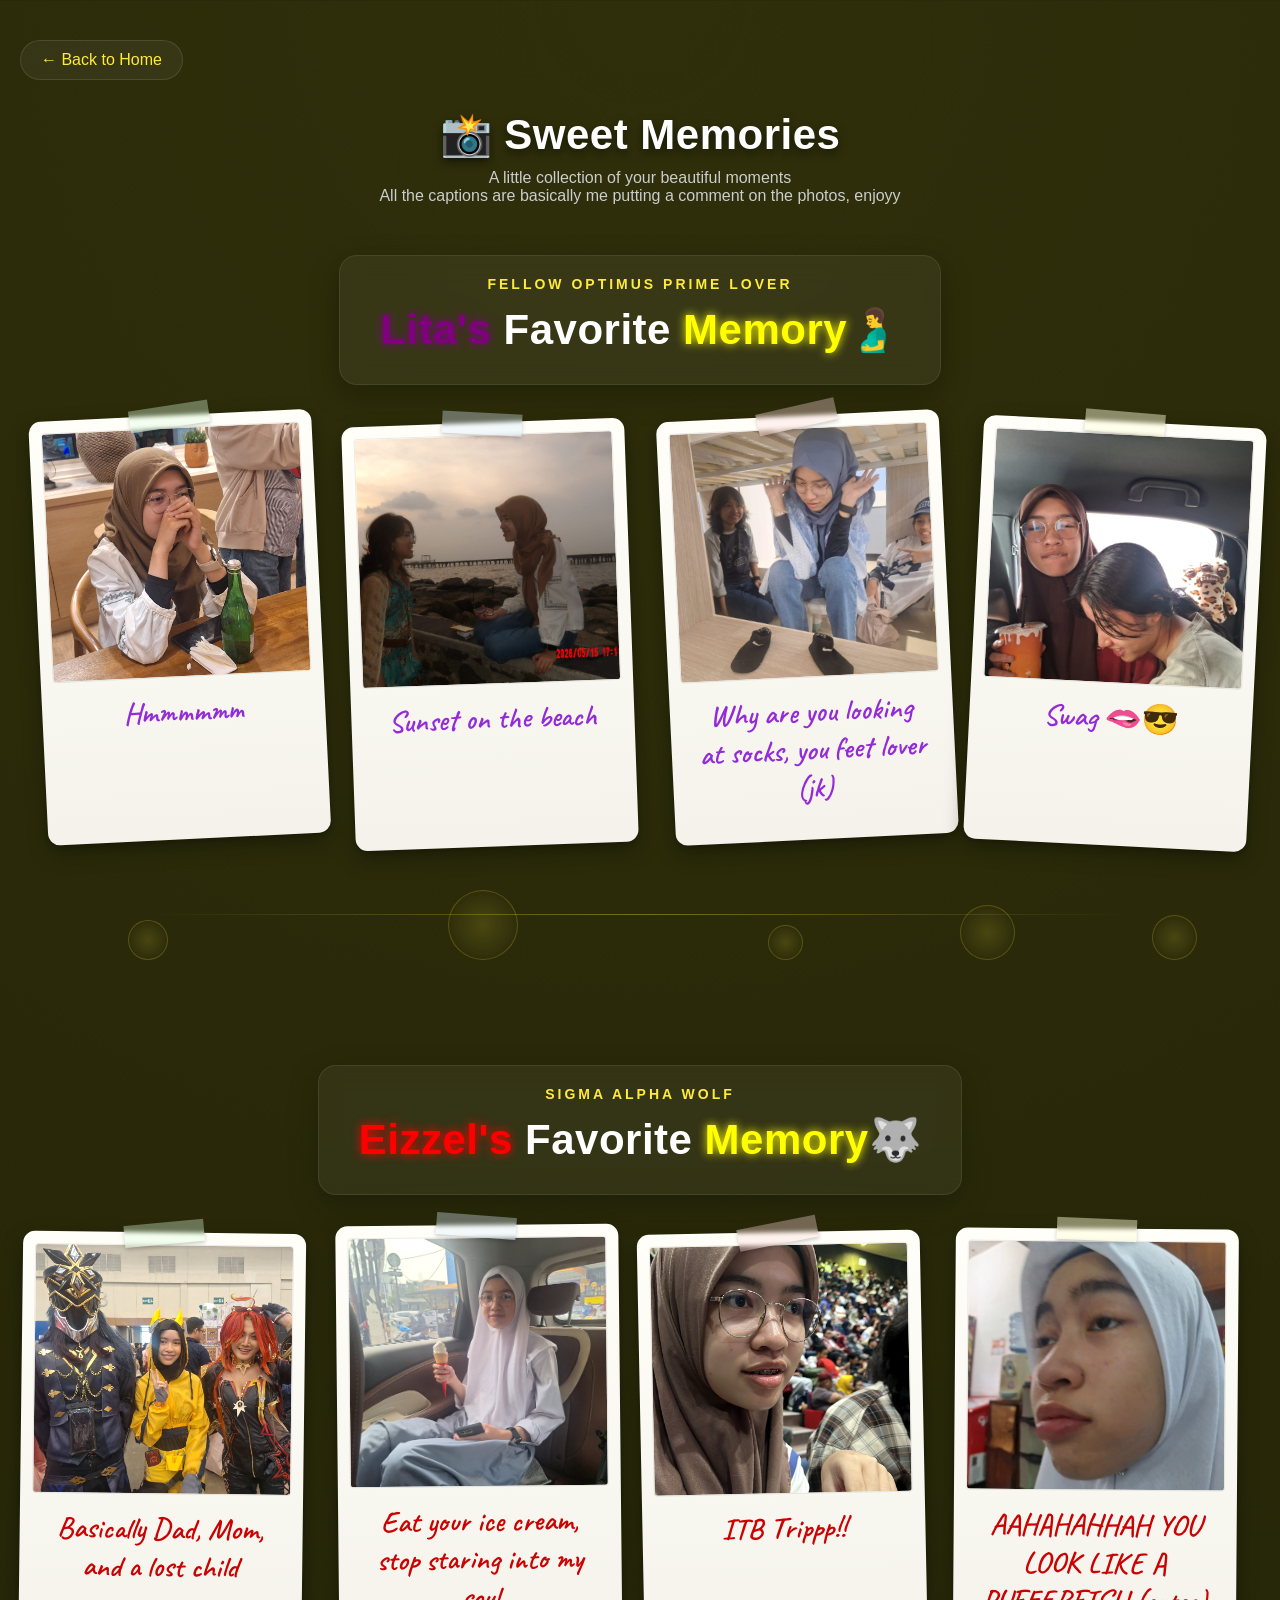
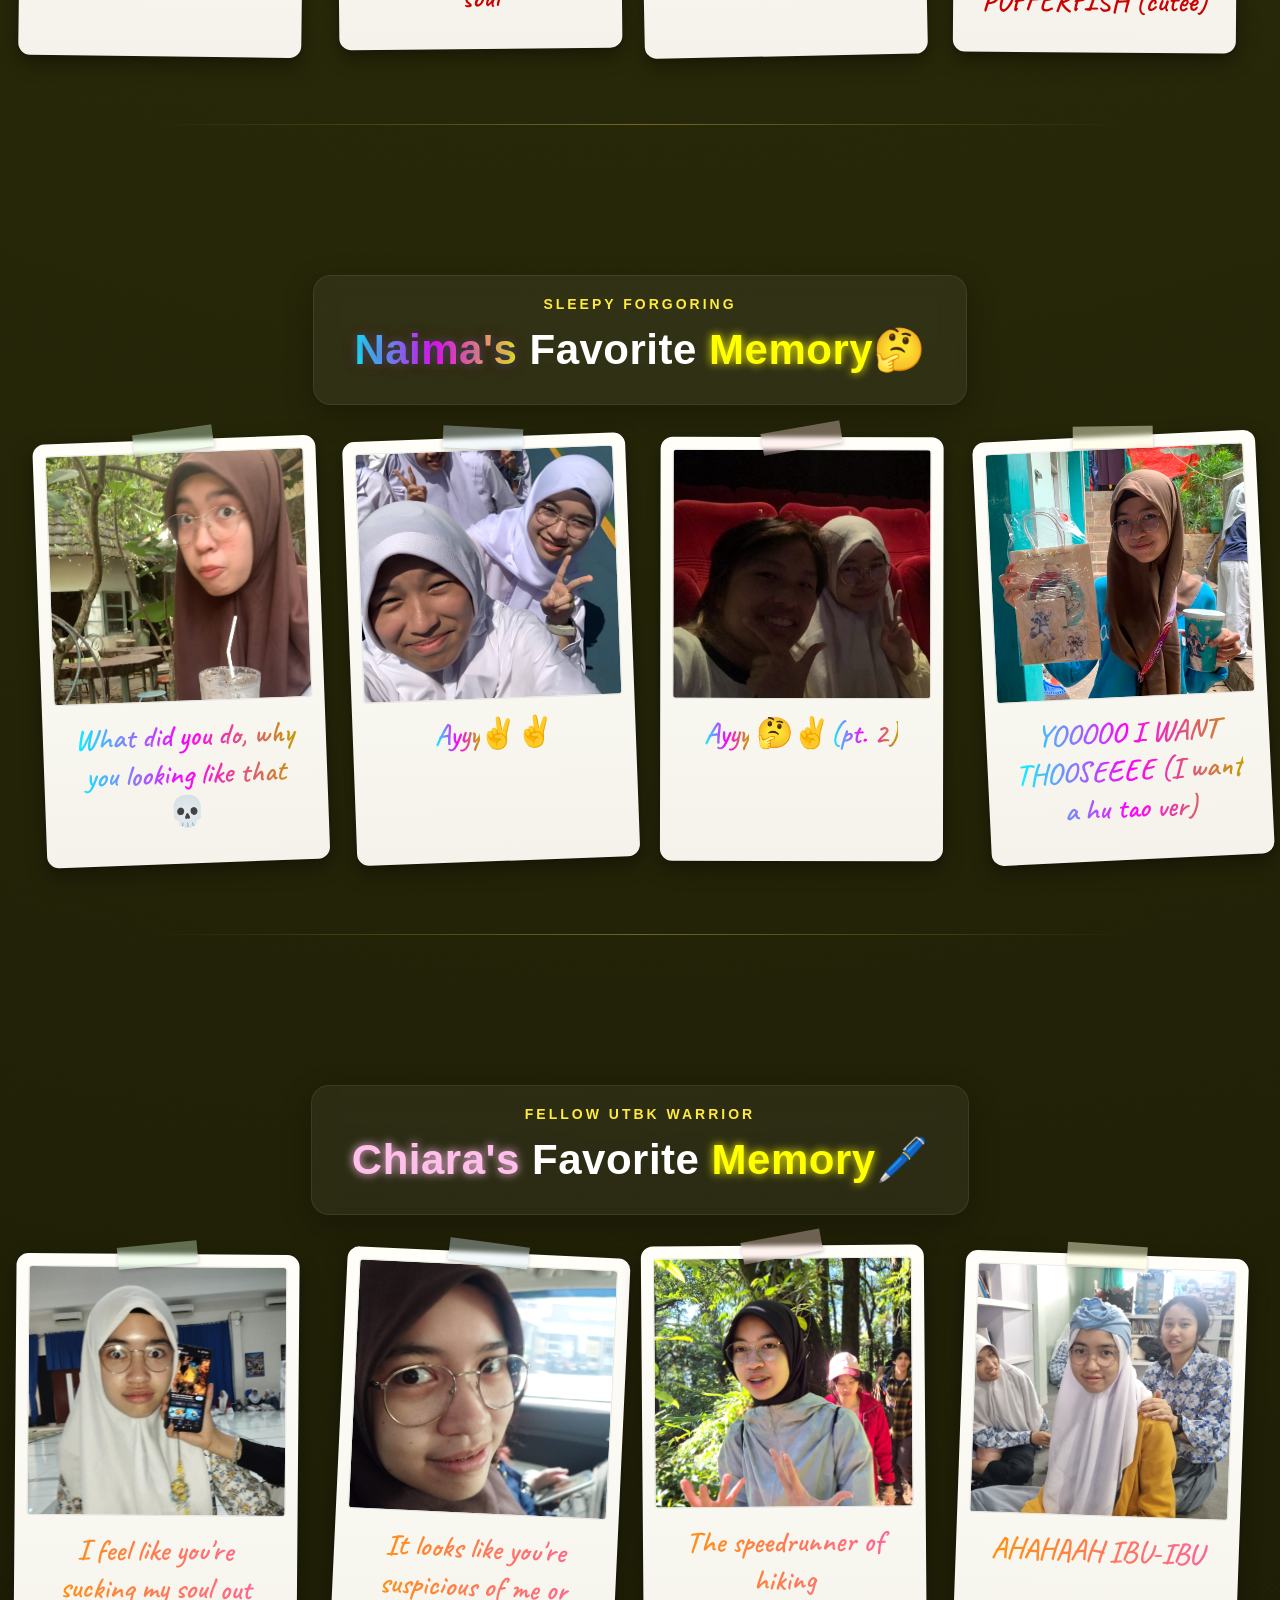
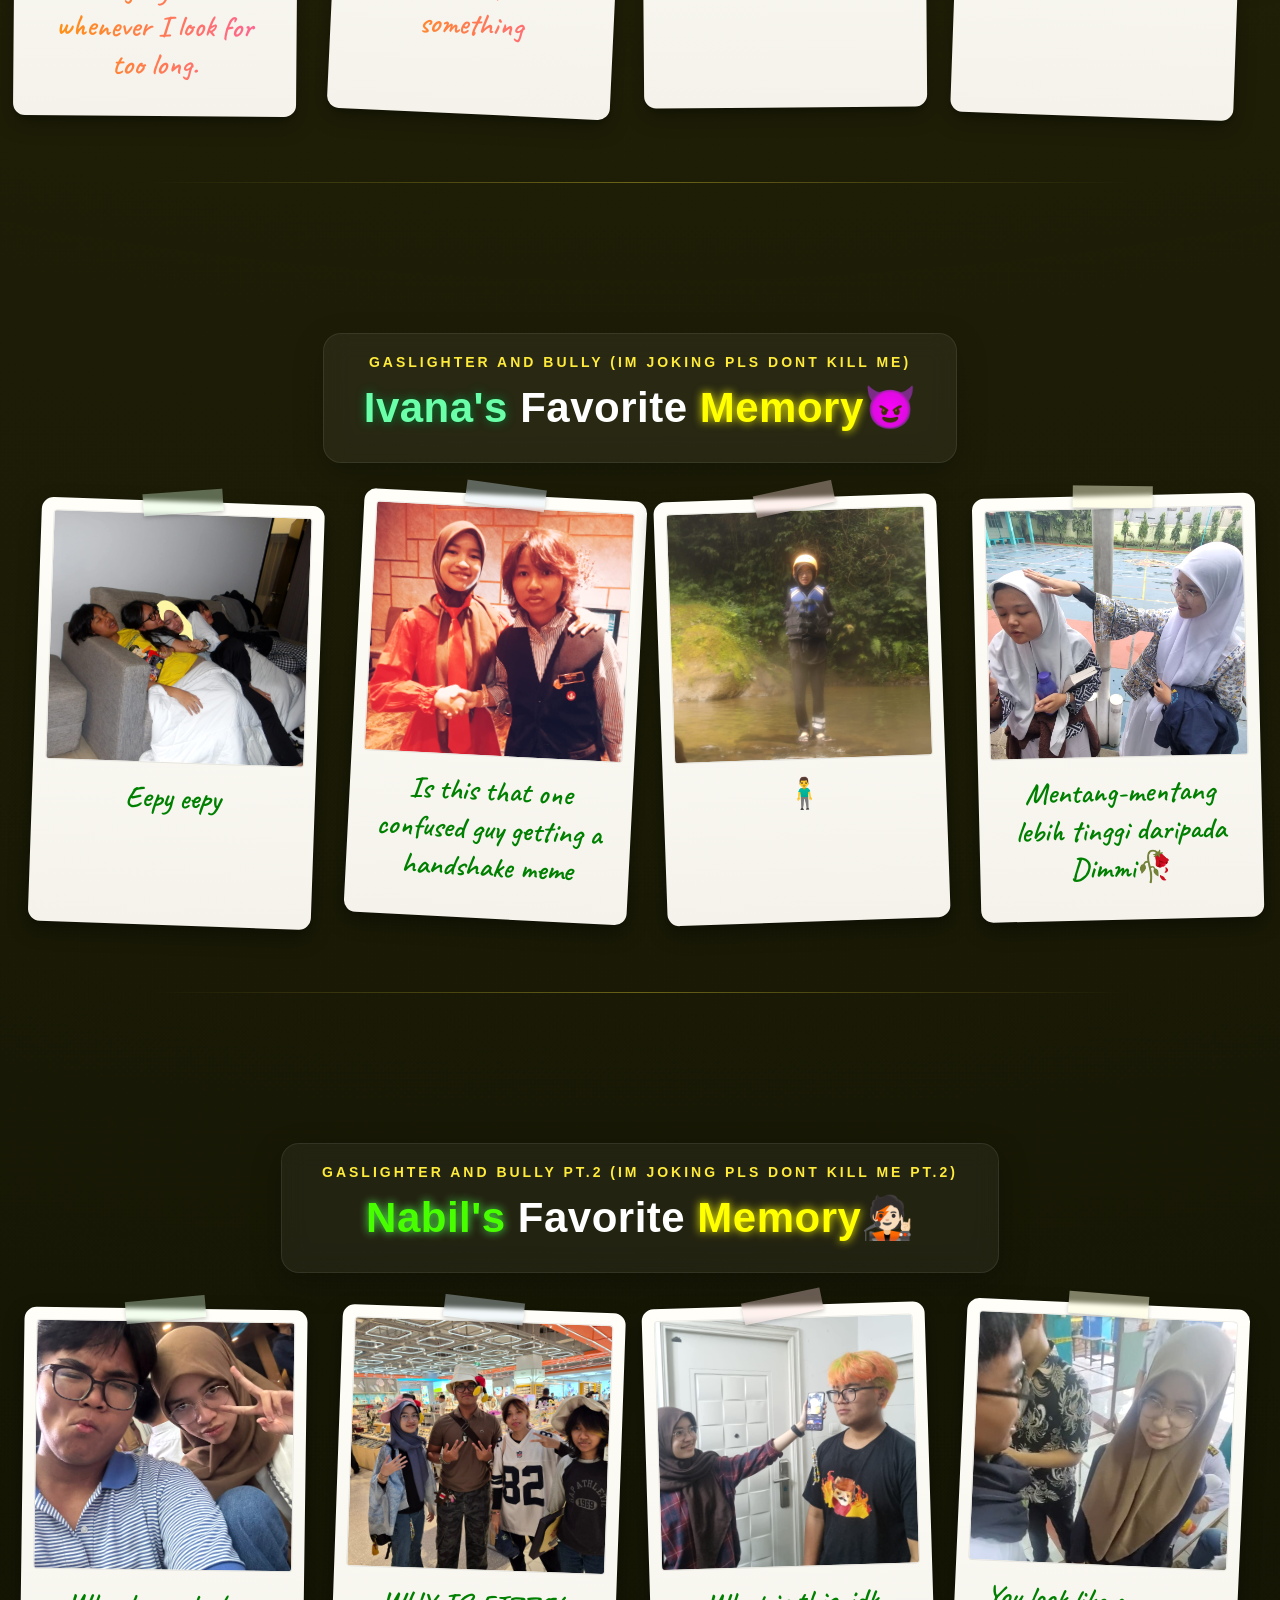
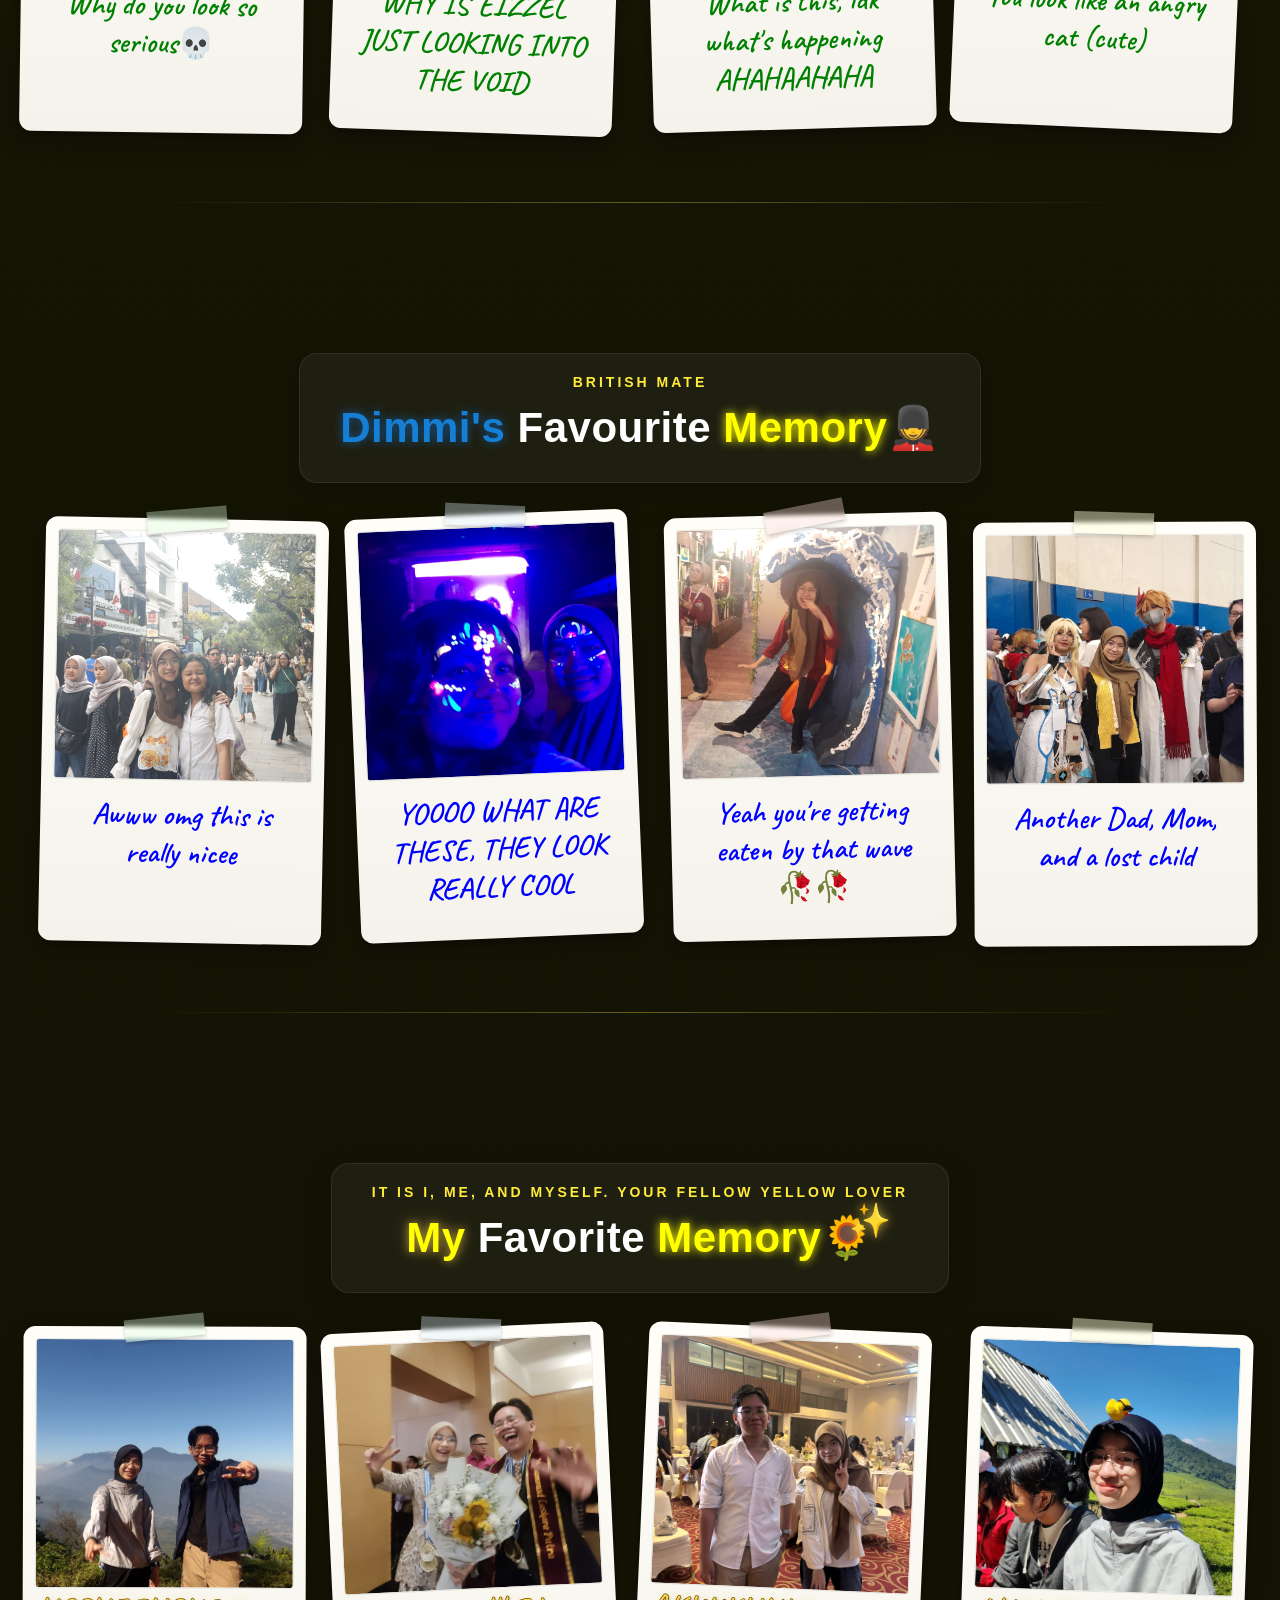
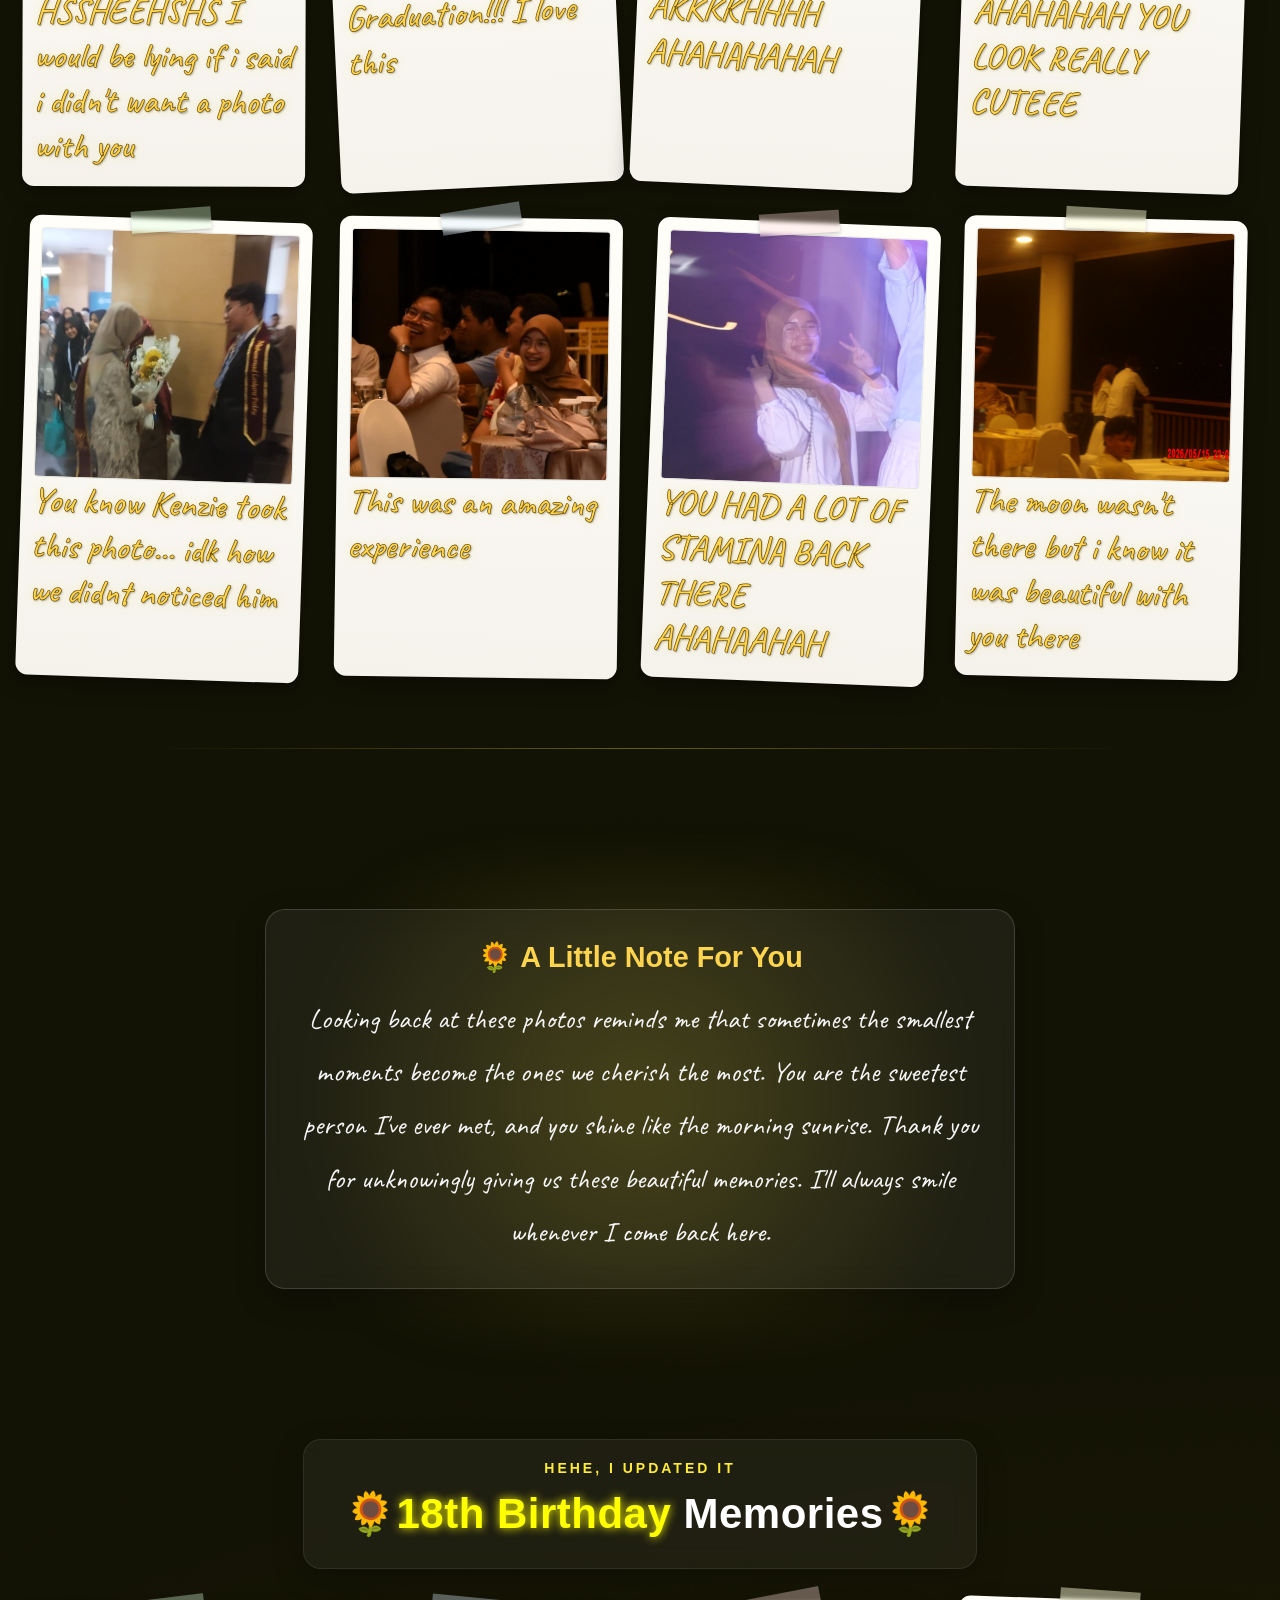
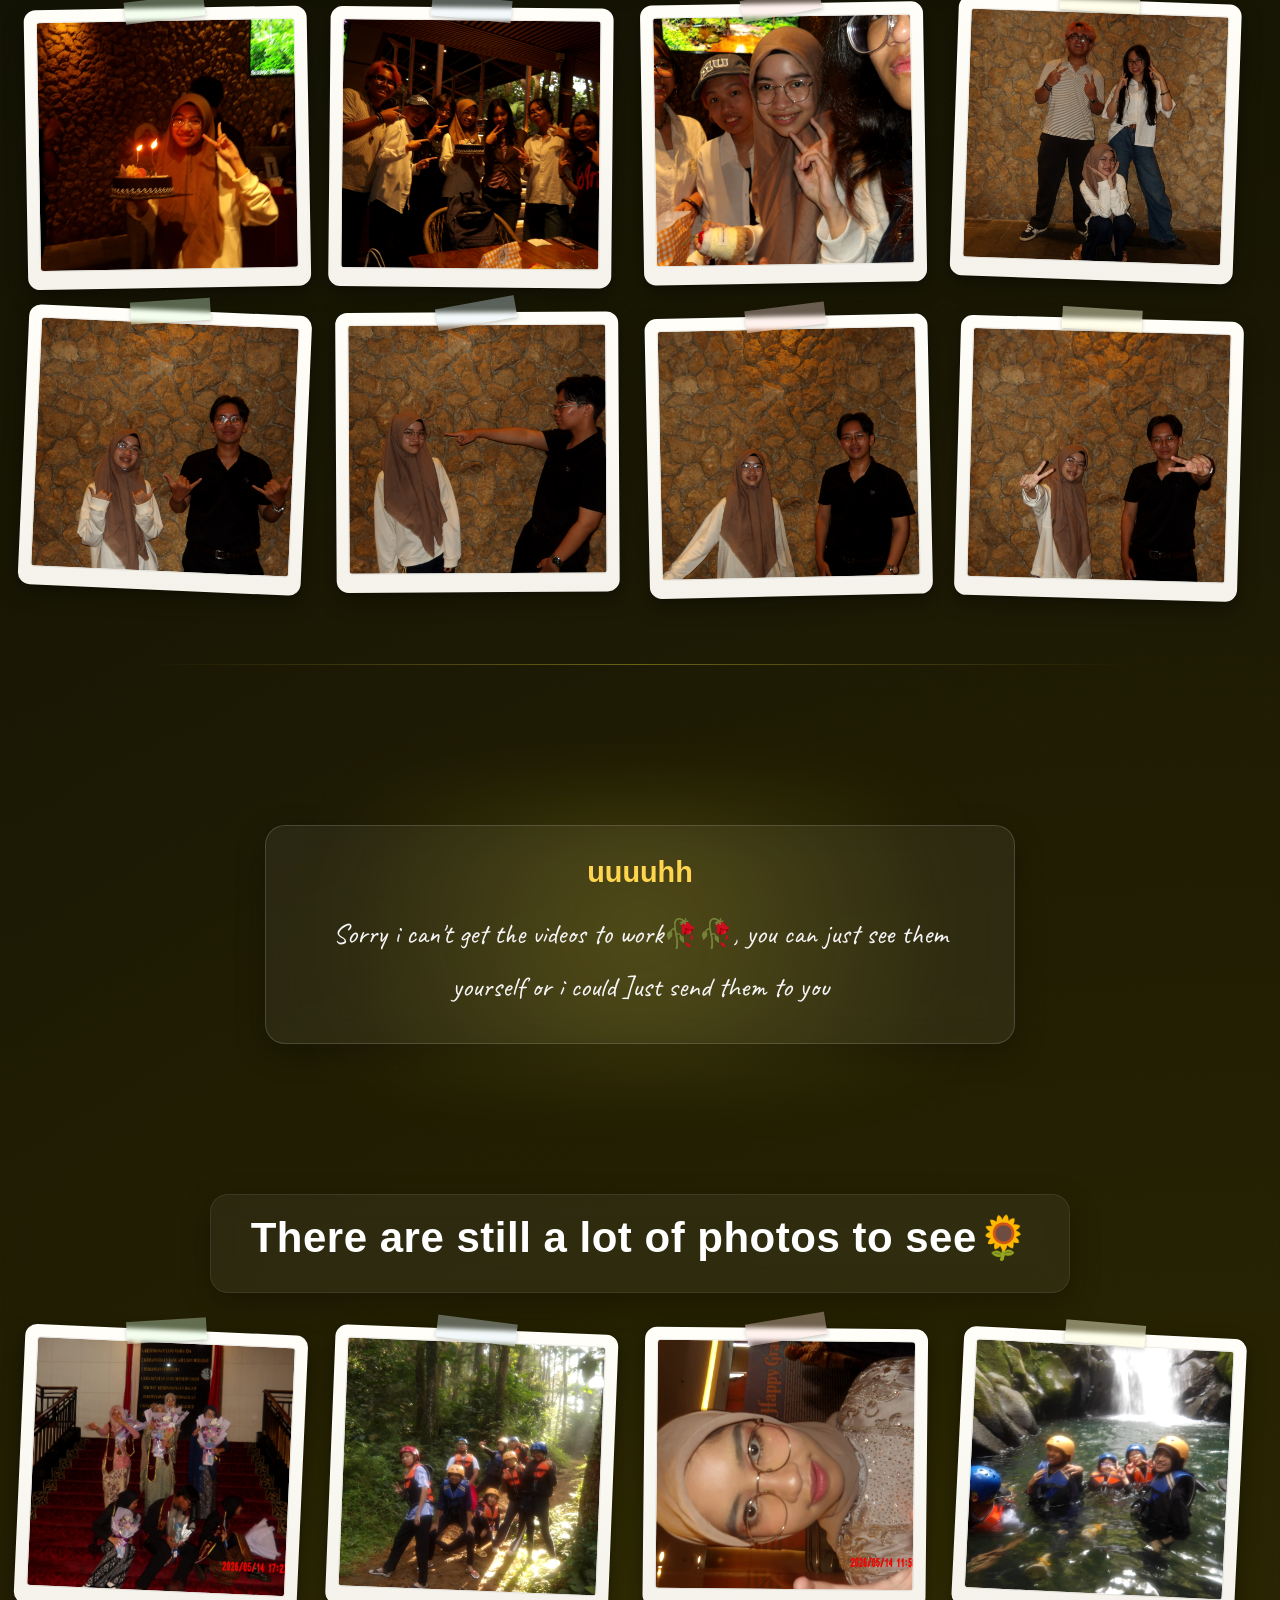
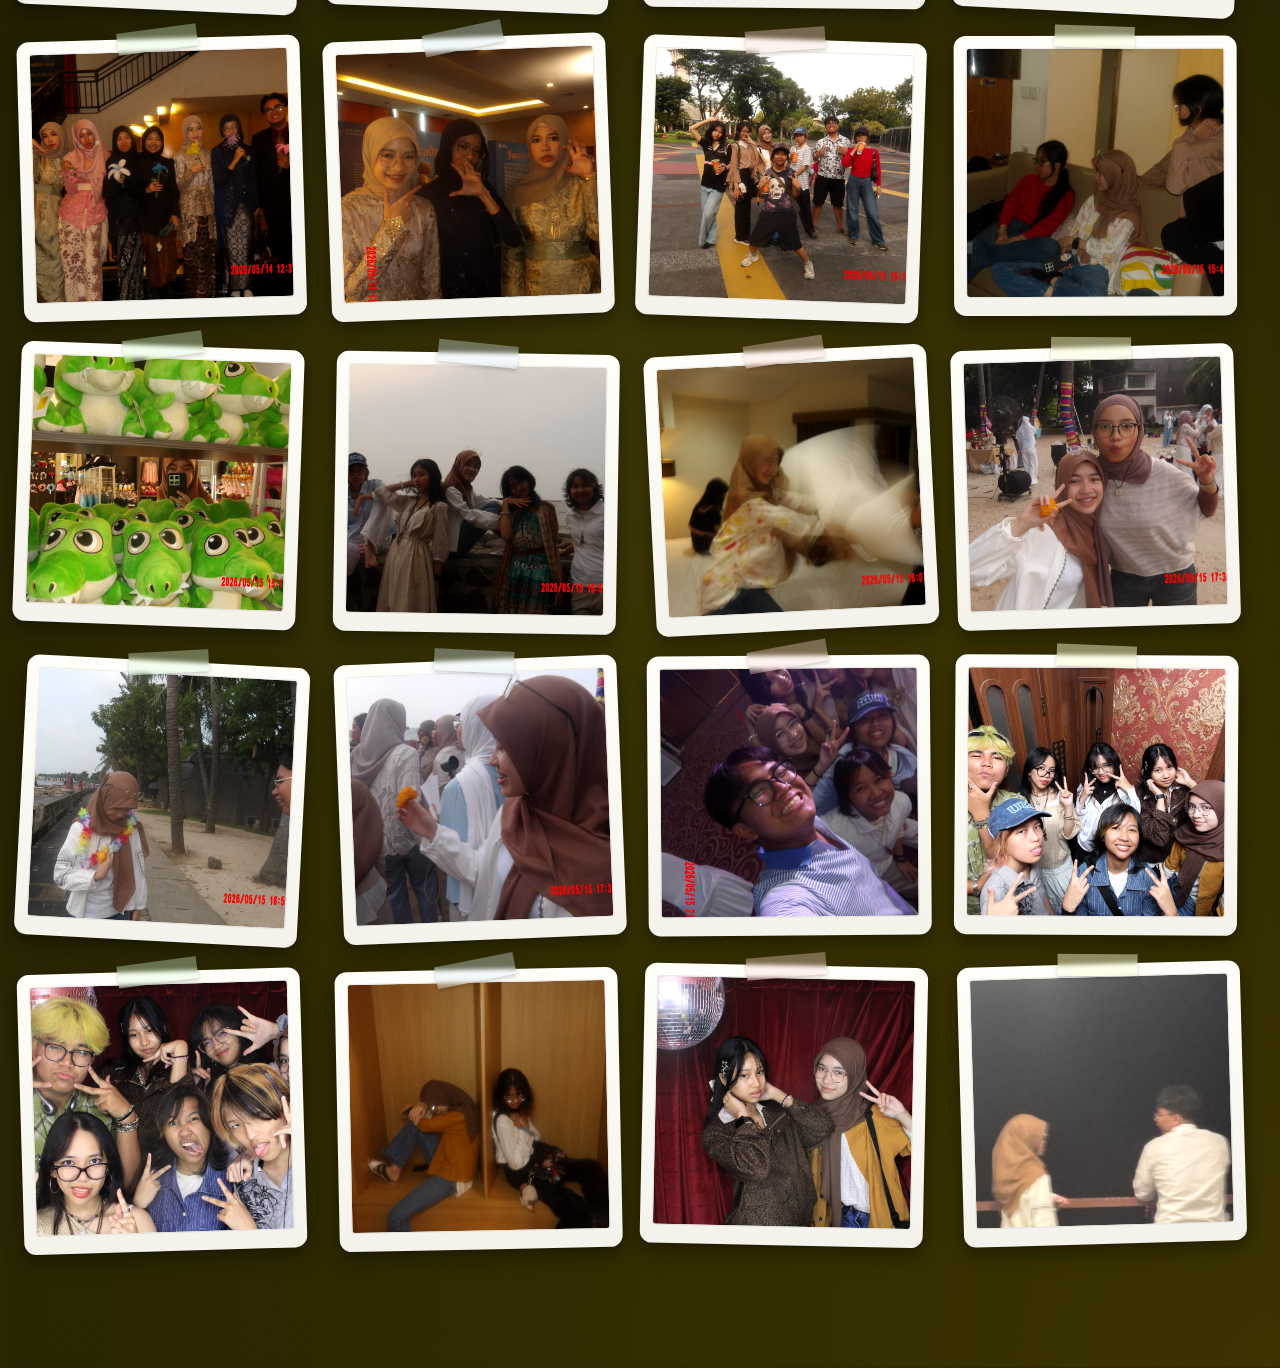
==== commit 083c28da: "Update index.html" ====
--- a/sweetmem/index.html
+++ b/sweetmem/index.html
@@ -422,7 +422,7 @@
 
     <div class="section-header">
         <span class="memory-number">
-            Best Videos 📹
+            Hehe, i updated it
         </span>
 
         <h2>
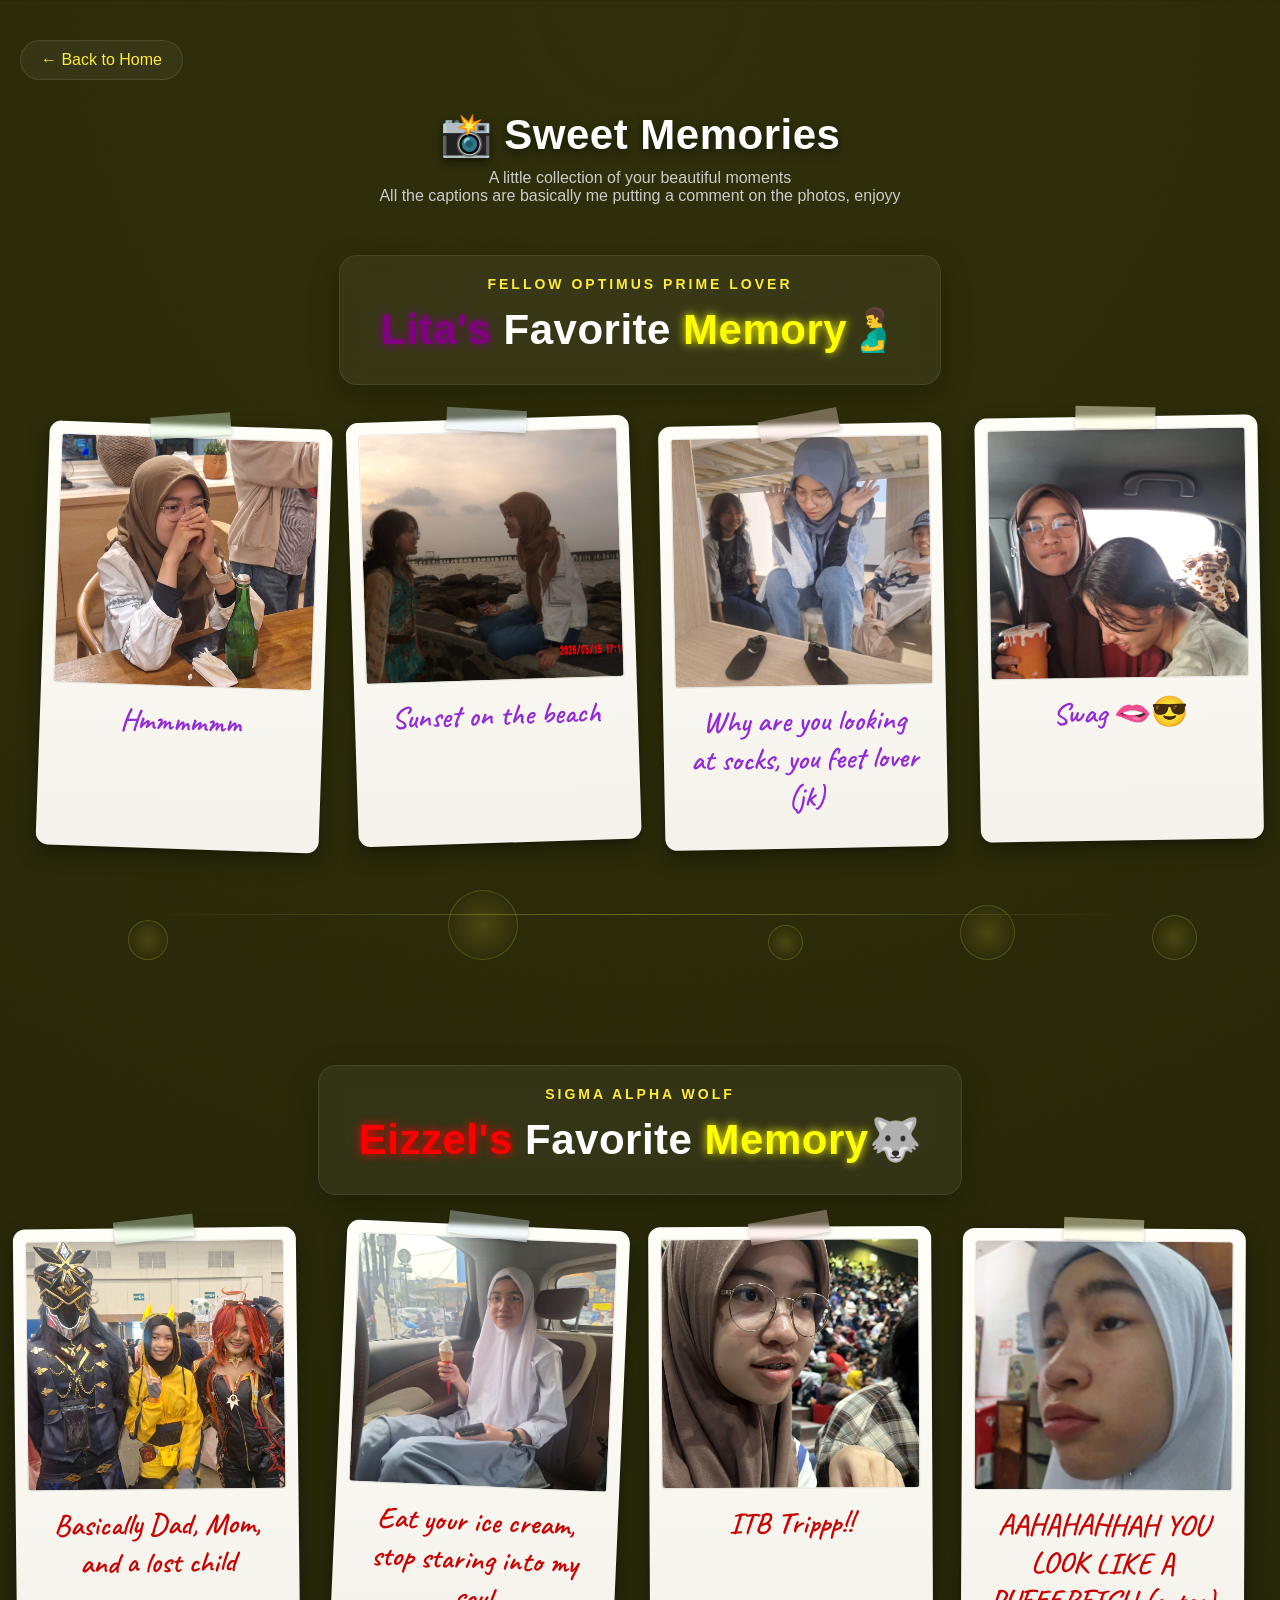
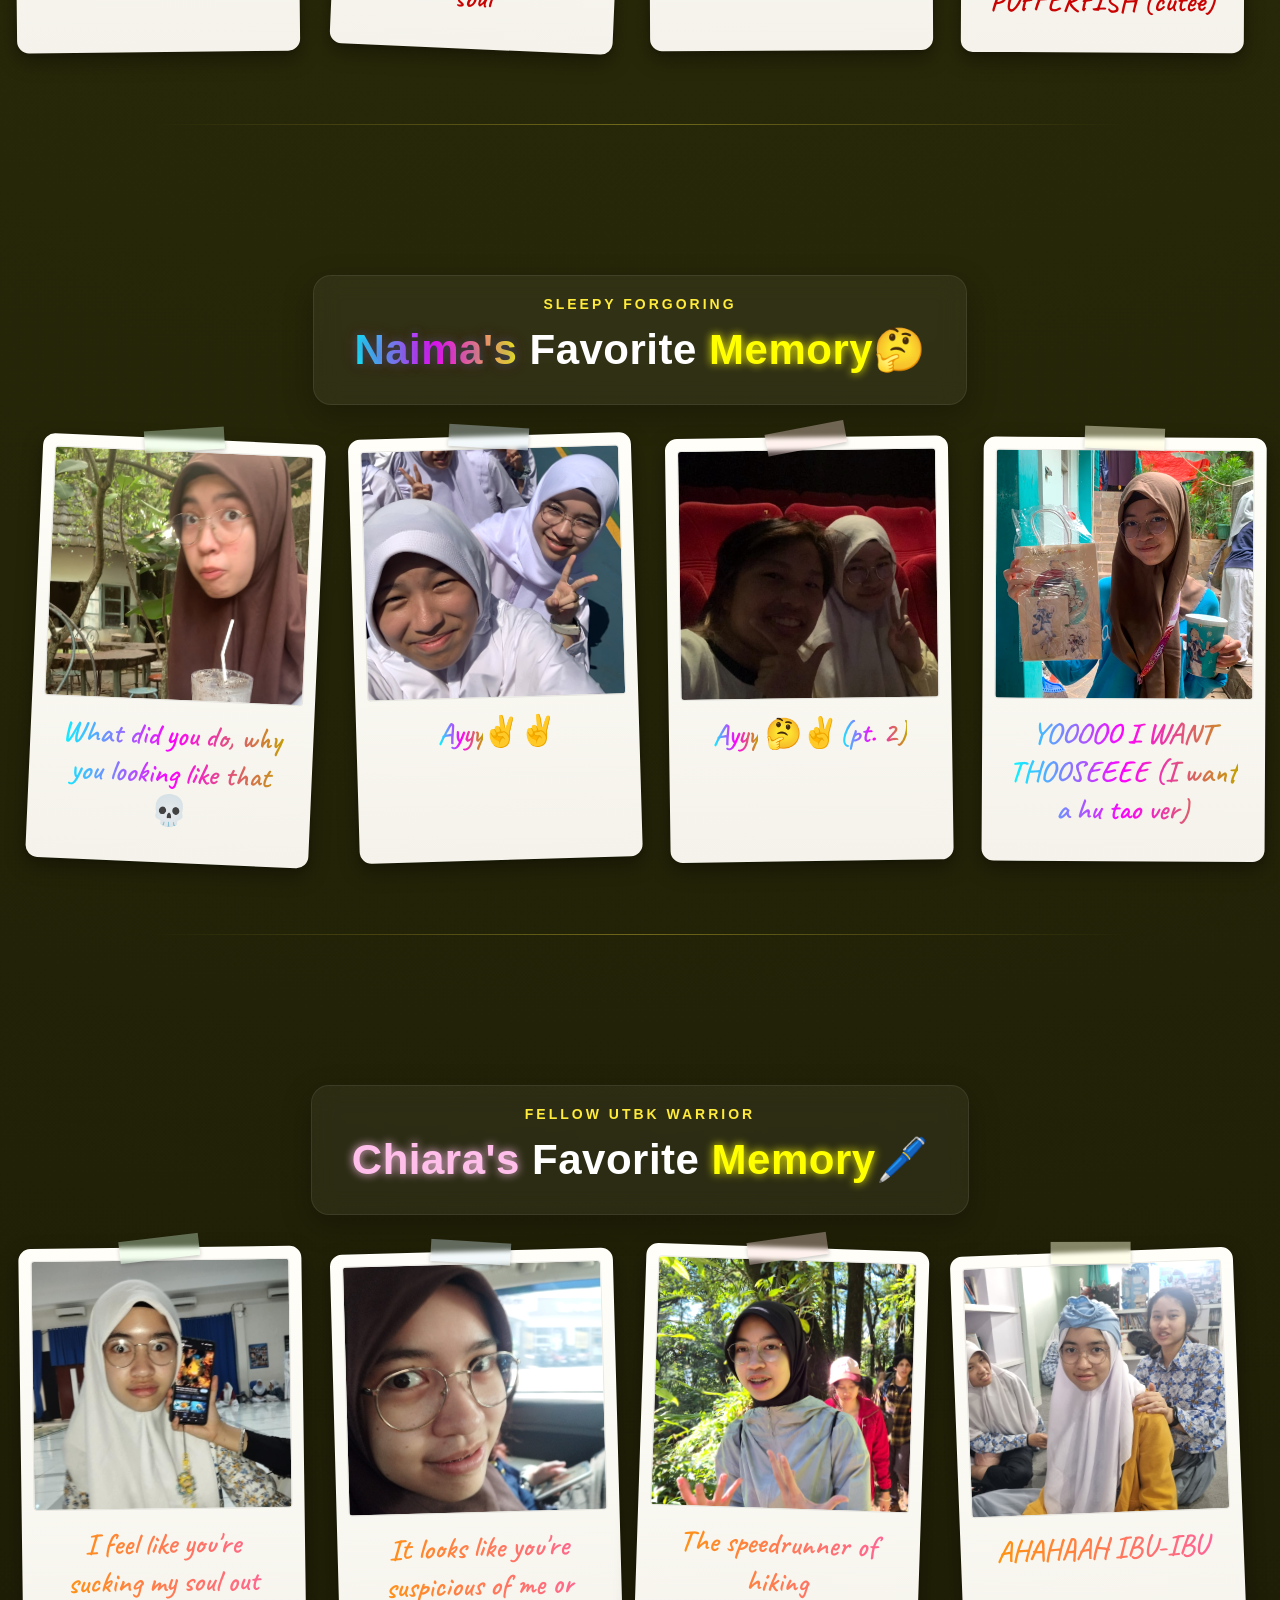
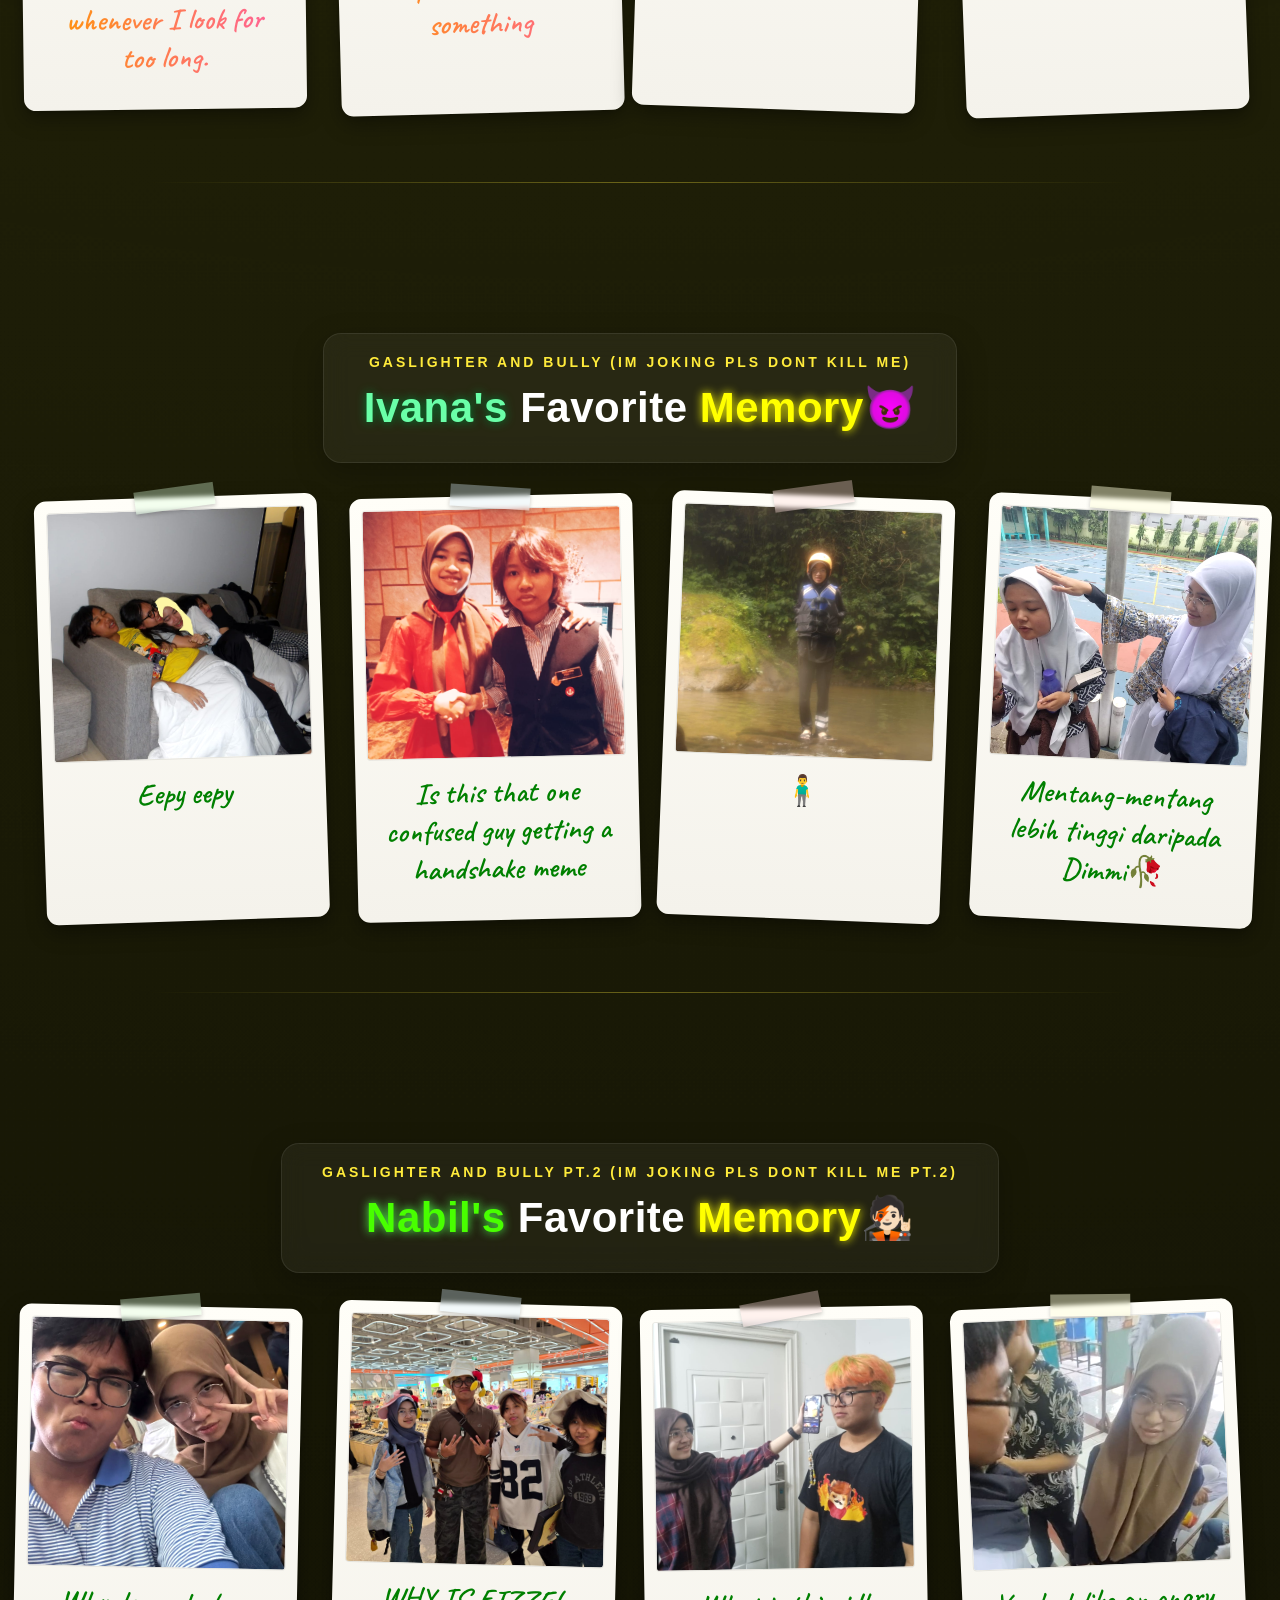
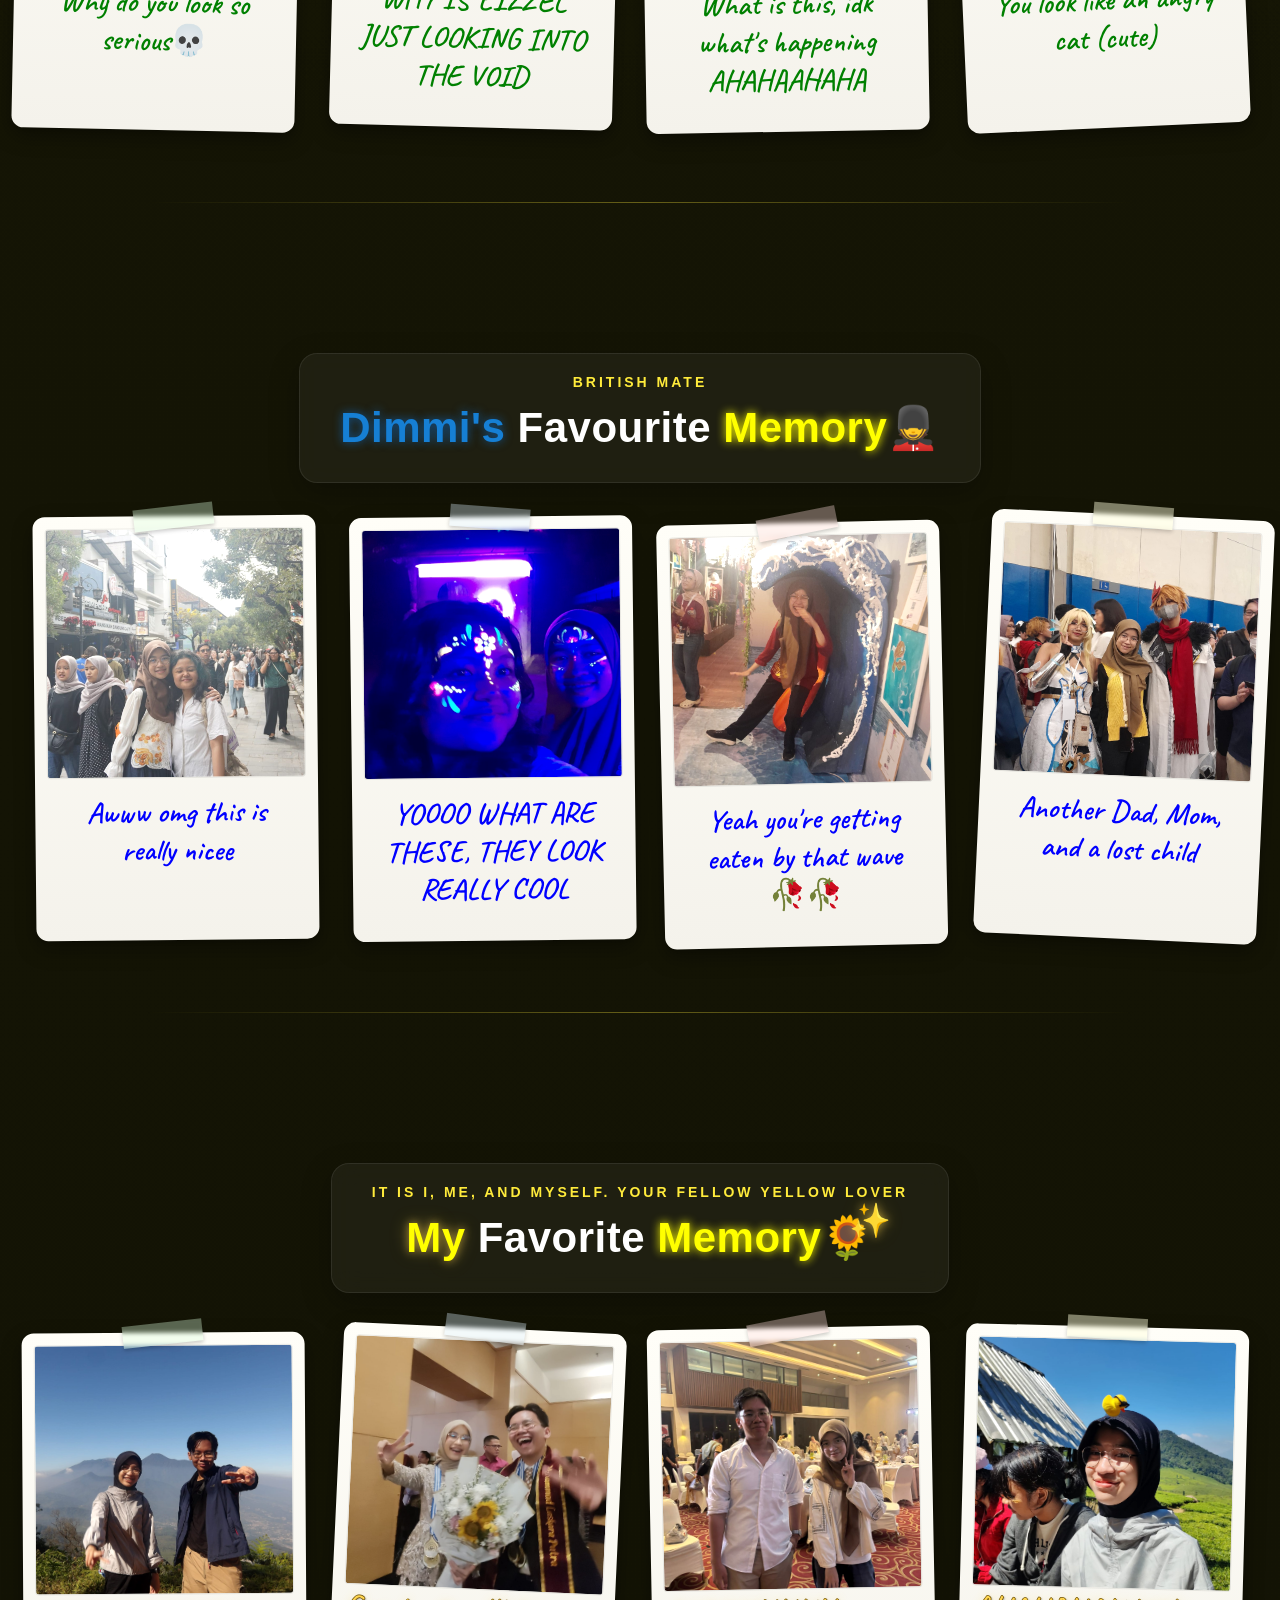
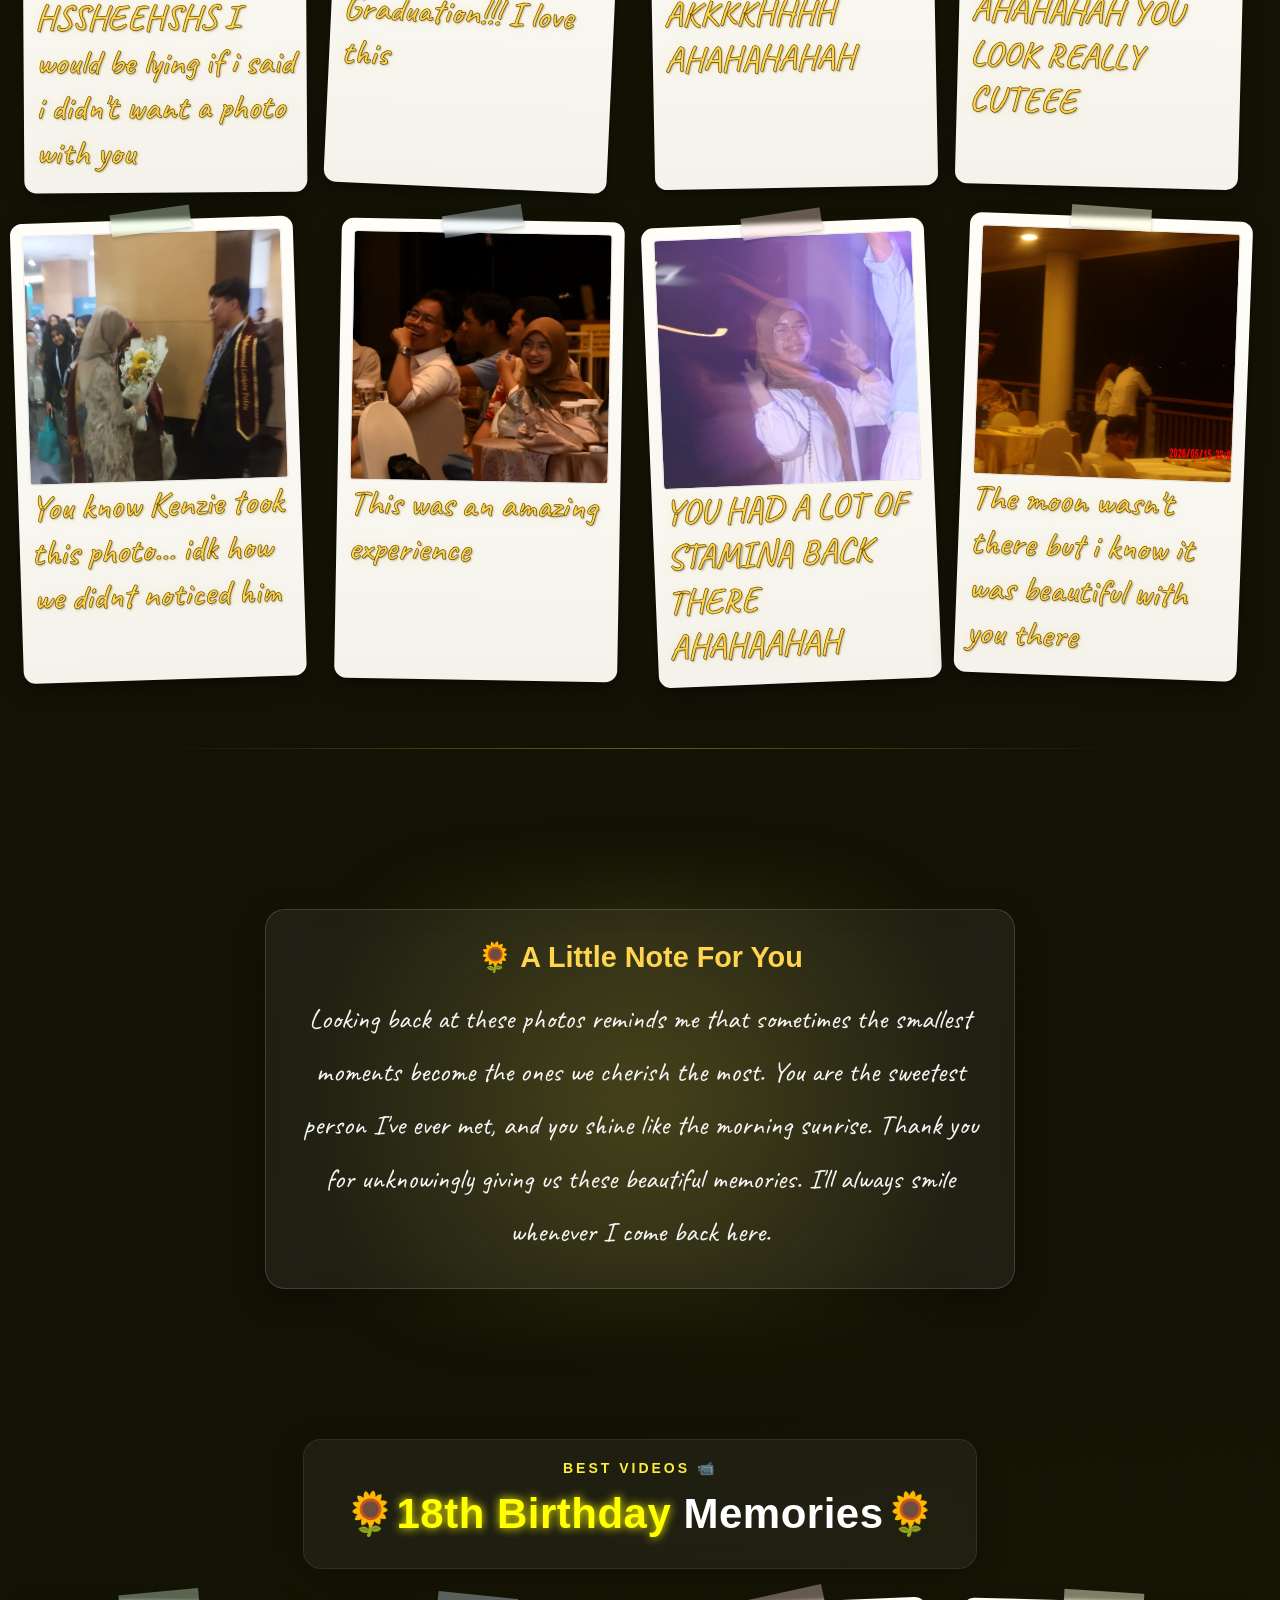
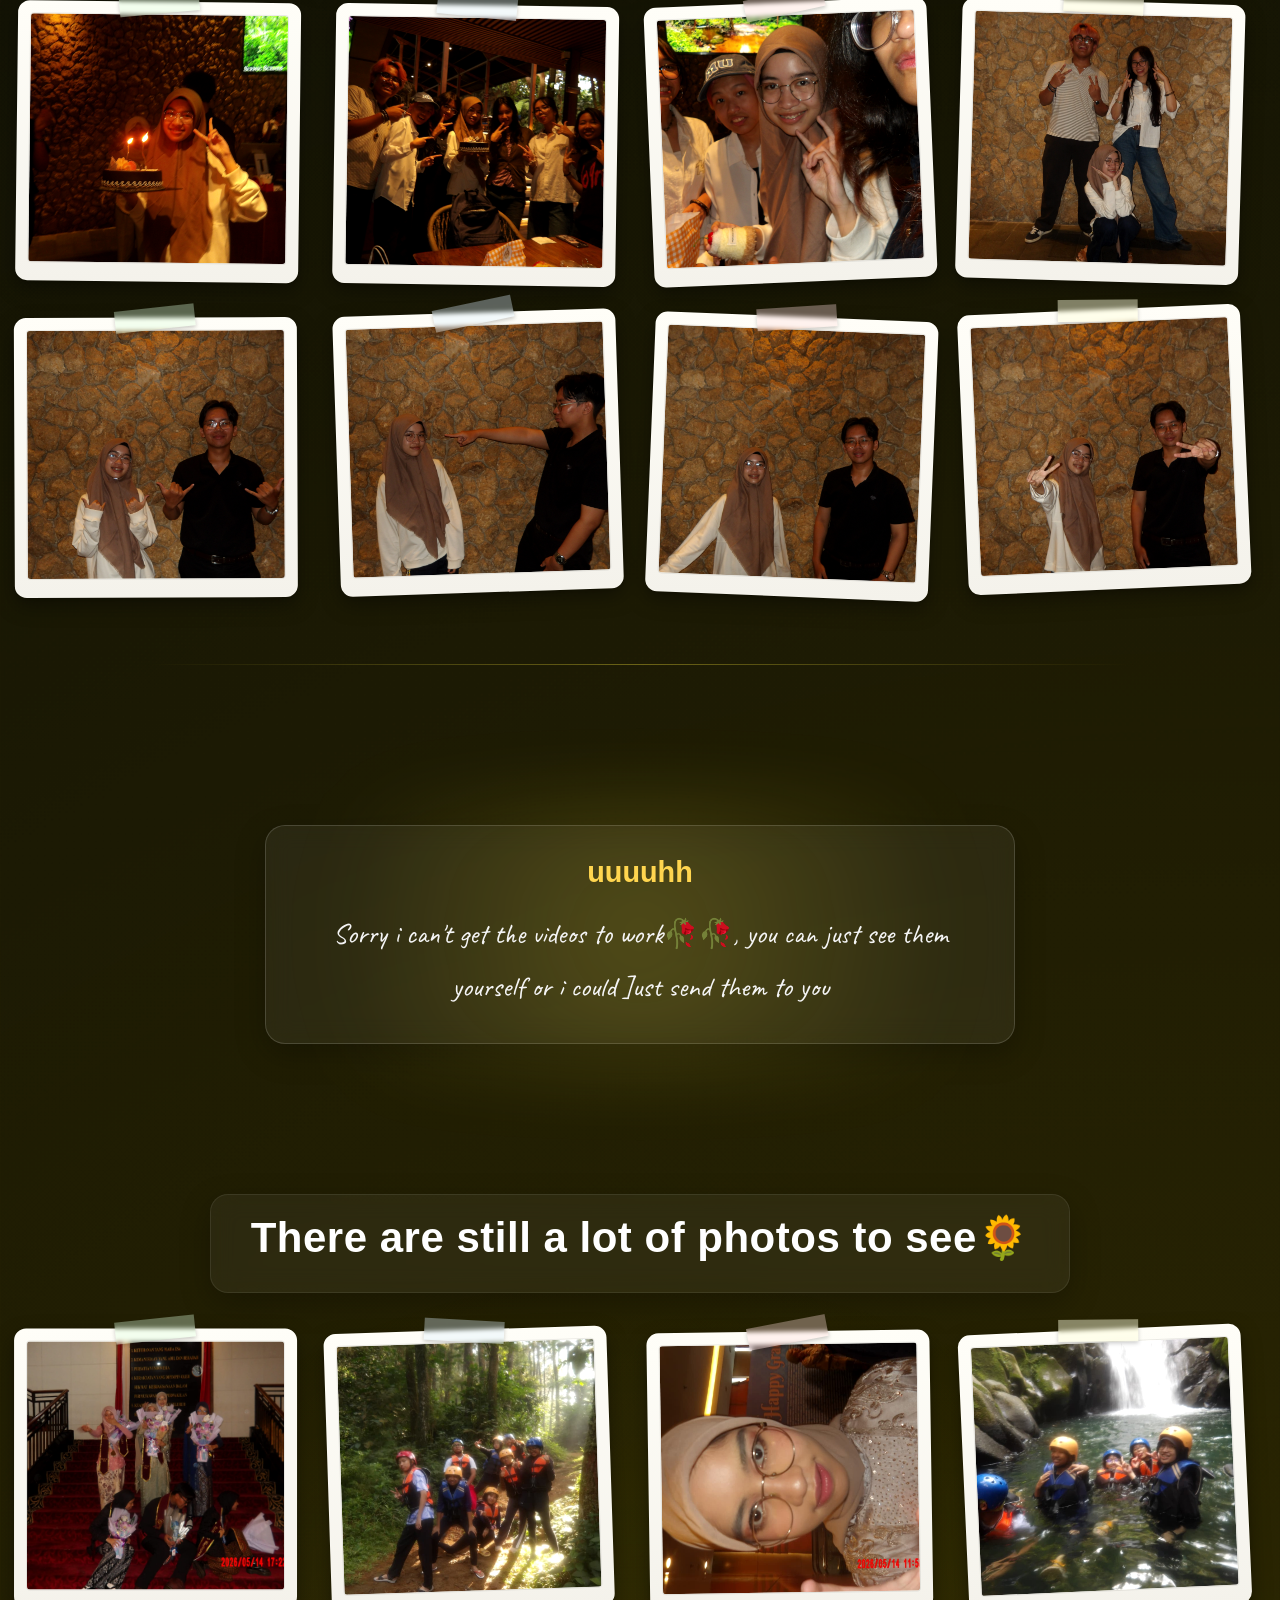
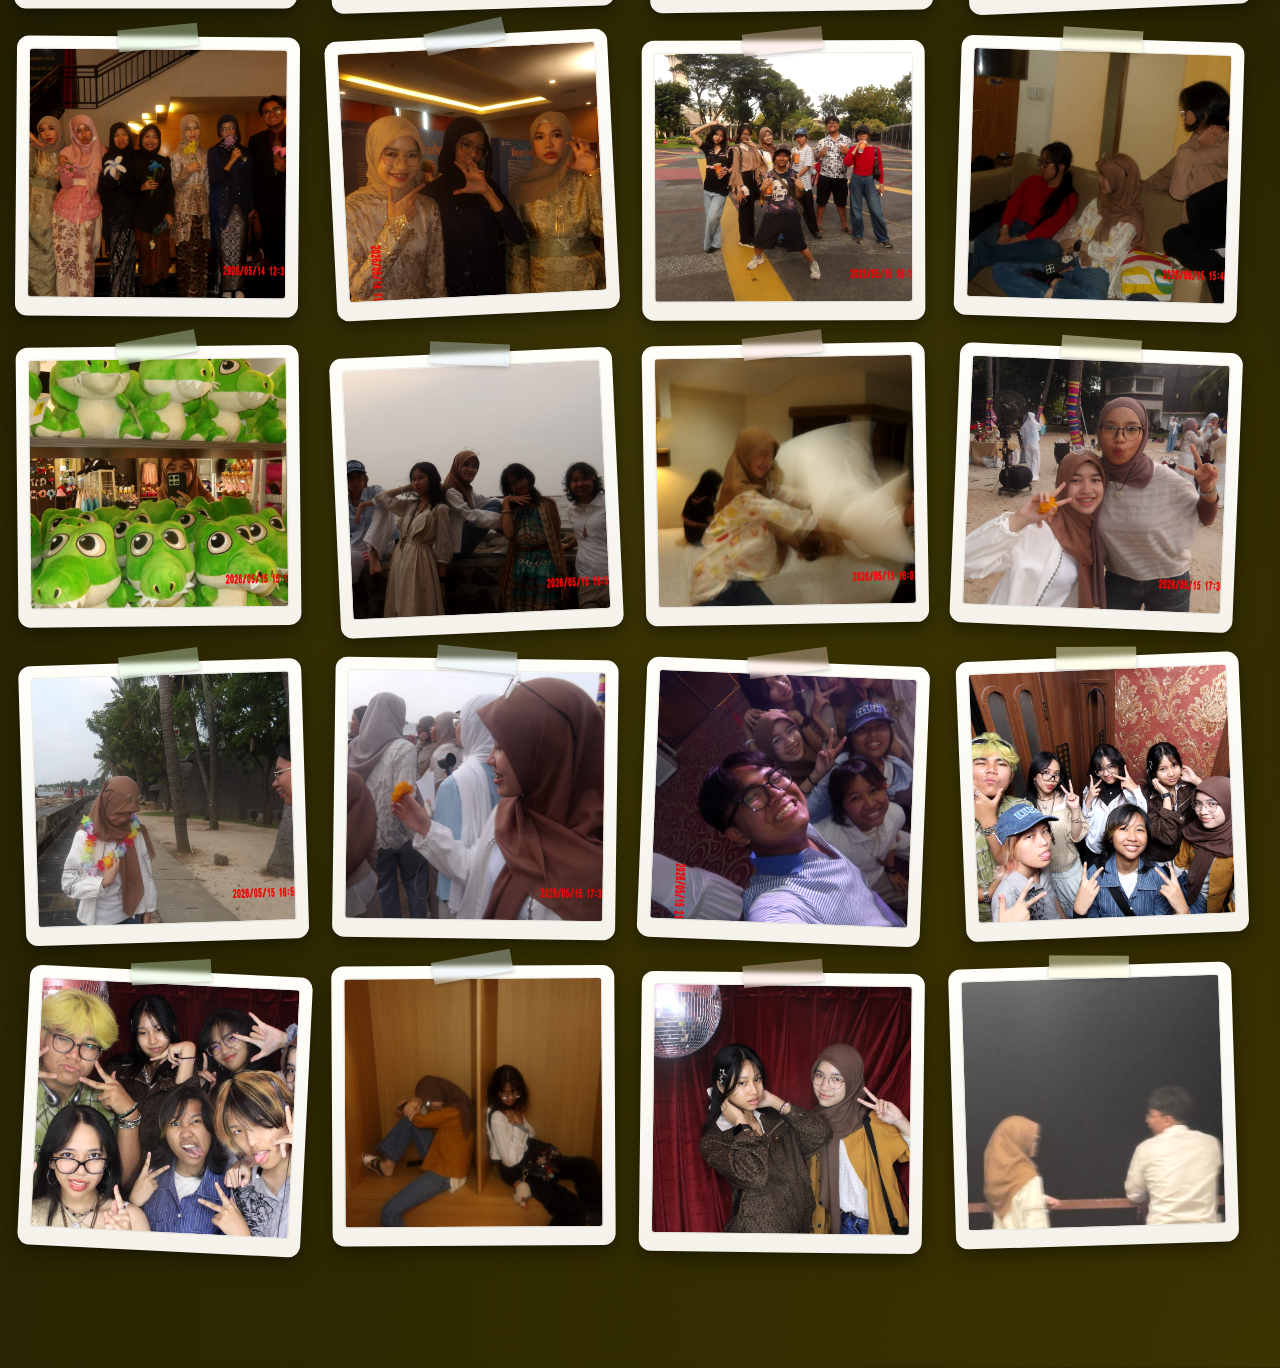
==== commit c8645e6b: "Add files via upload" ====
--- a/sweetmem/index.html
+++ b/sweetmem/index.html
@@ -422,7 +422,7 @@
 
     <div class="section-header">
         <span class="memory-number">
-            Hehe, i updated it
+            Best Videos 📹
         </span>
 
         <h2>
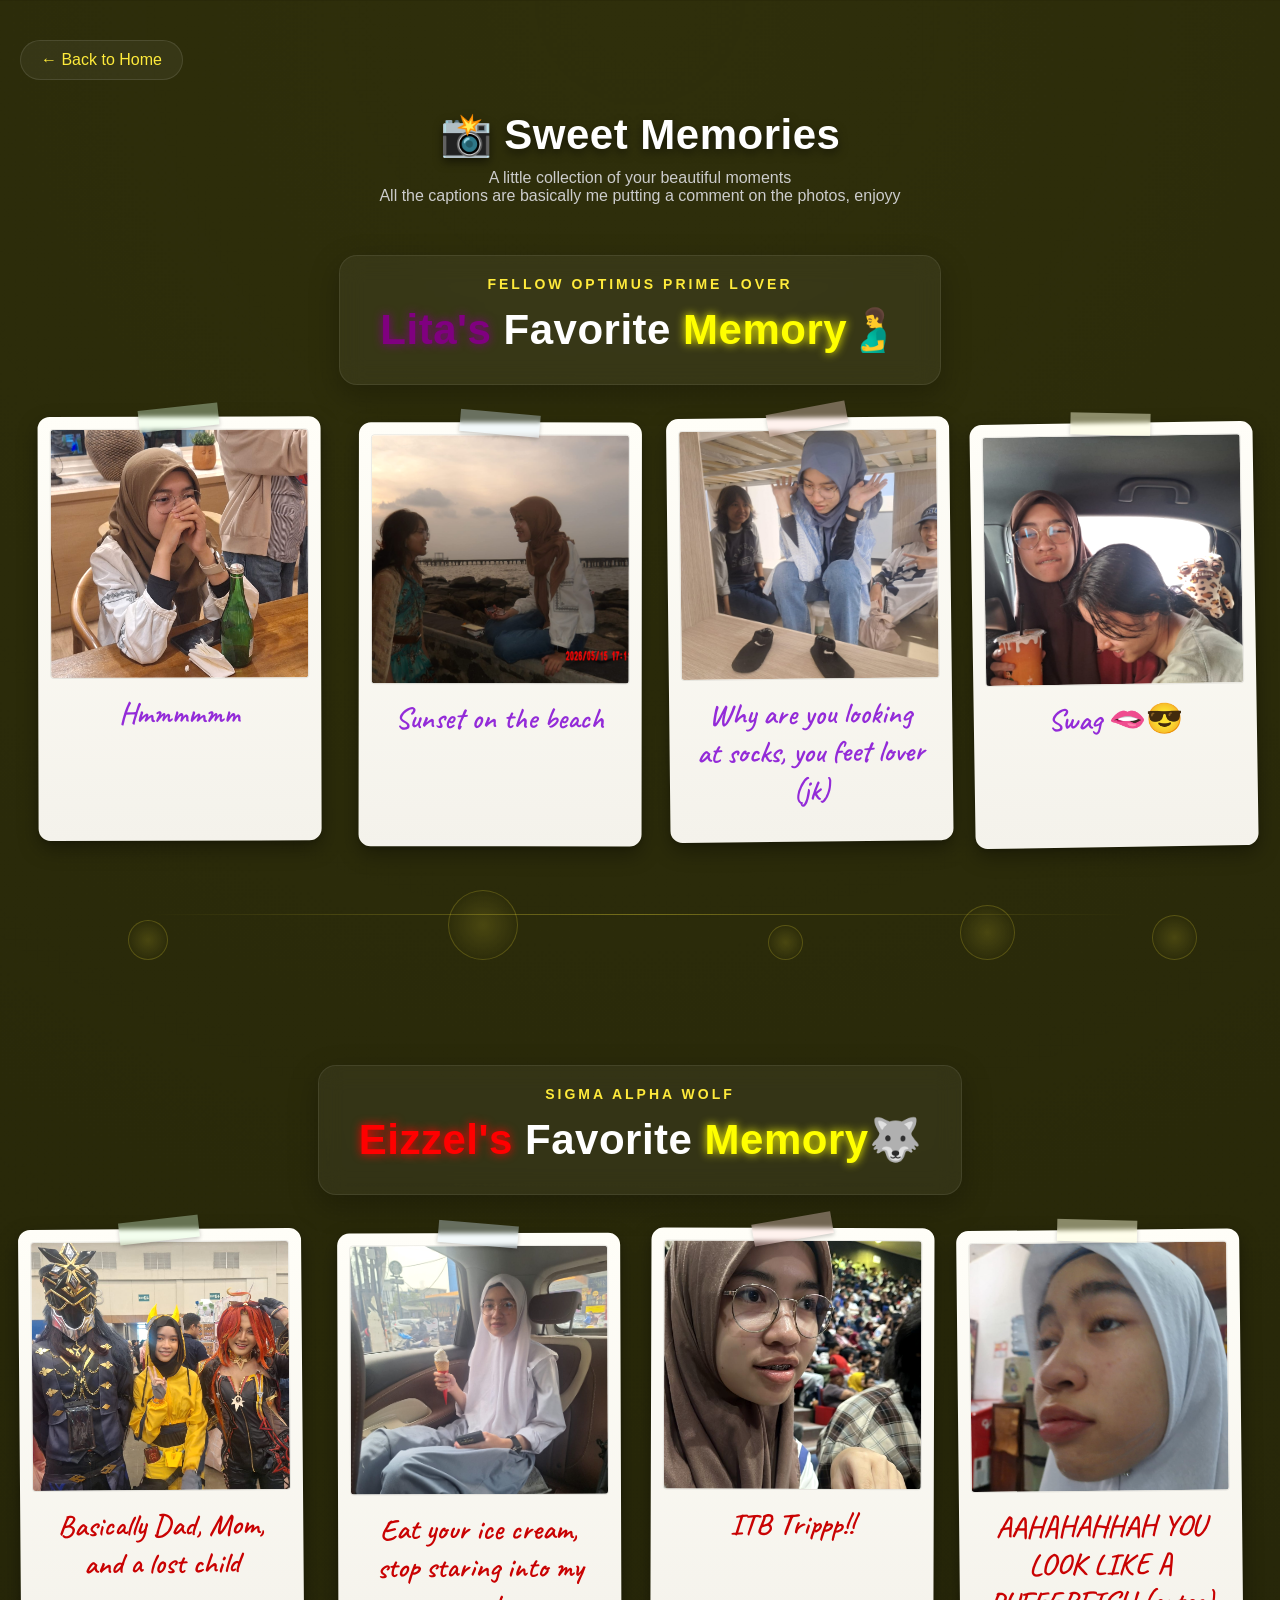
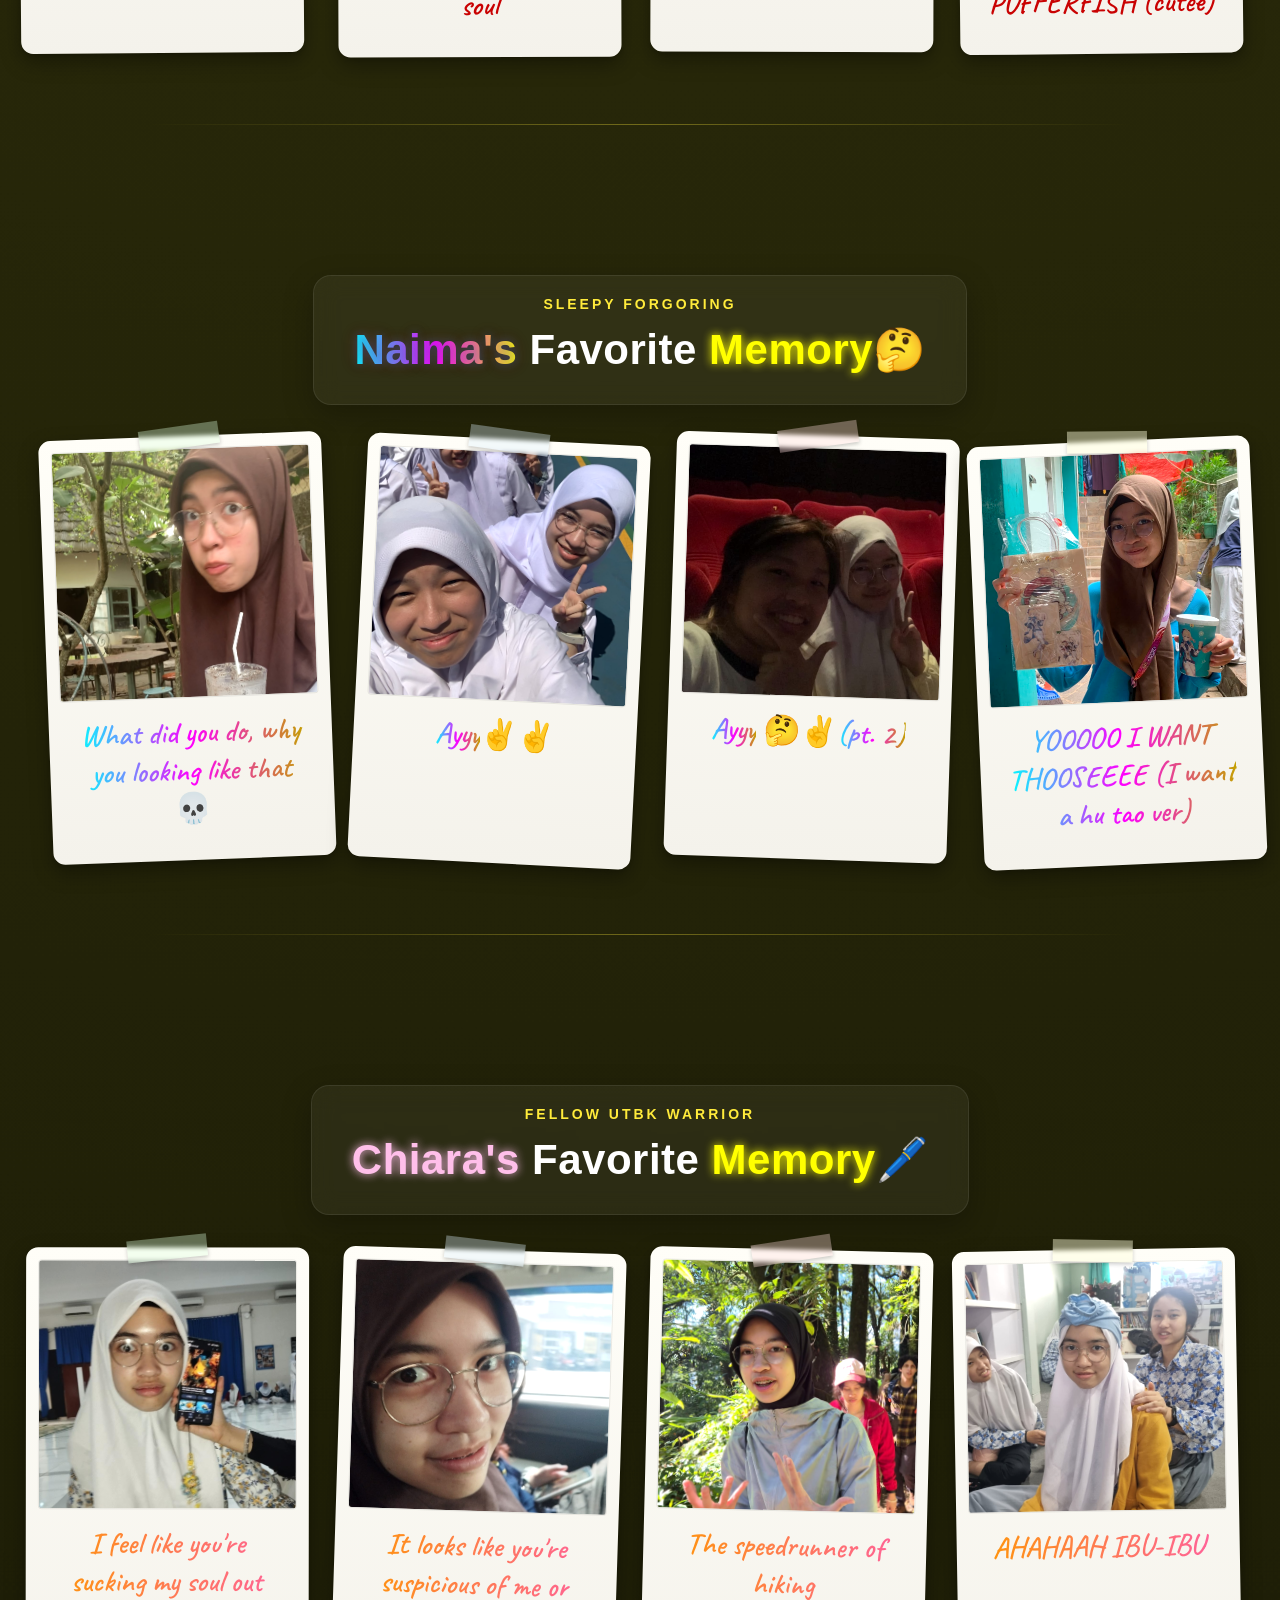
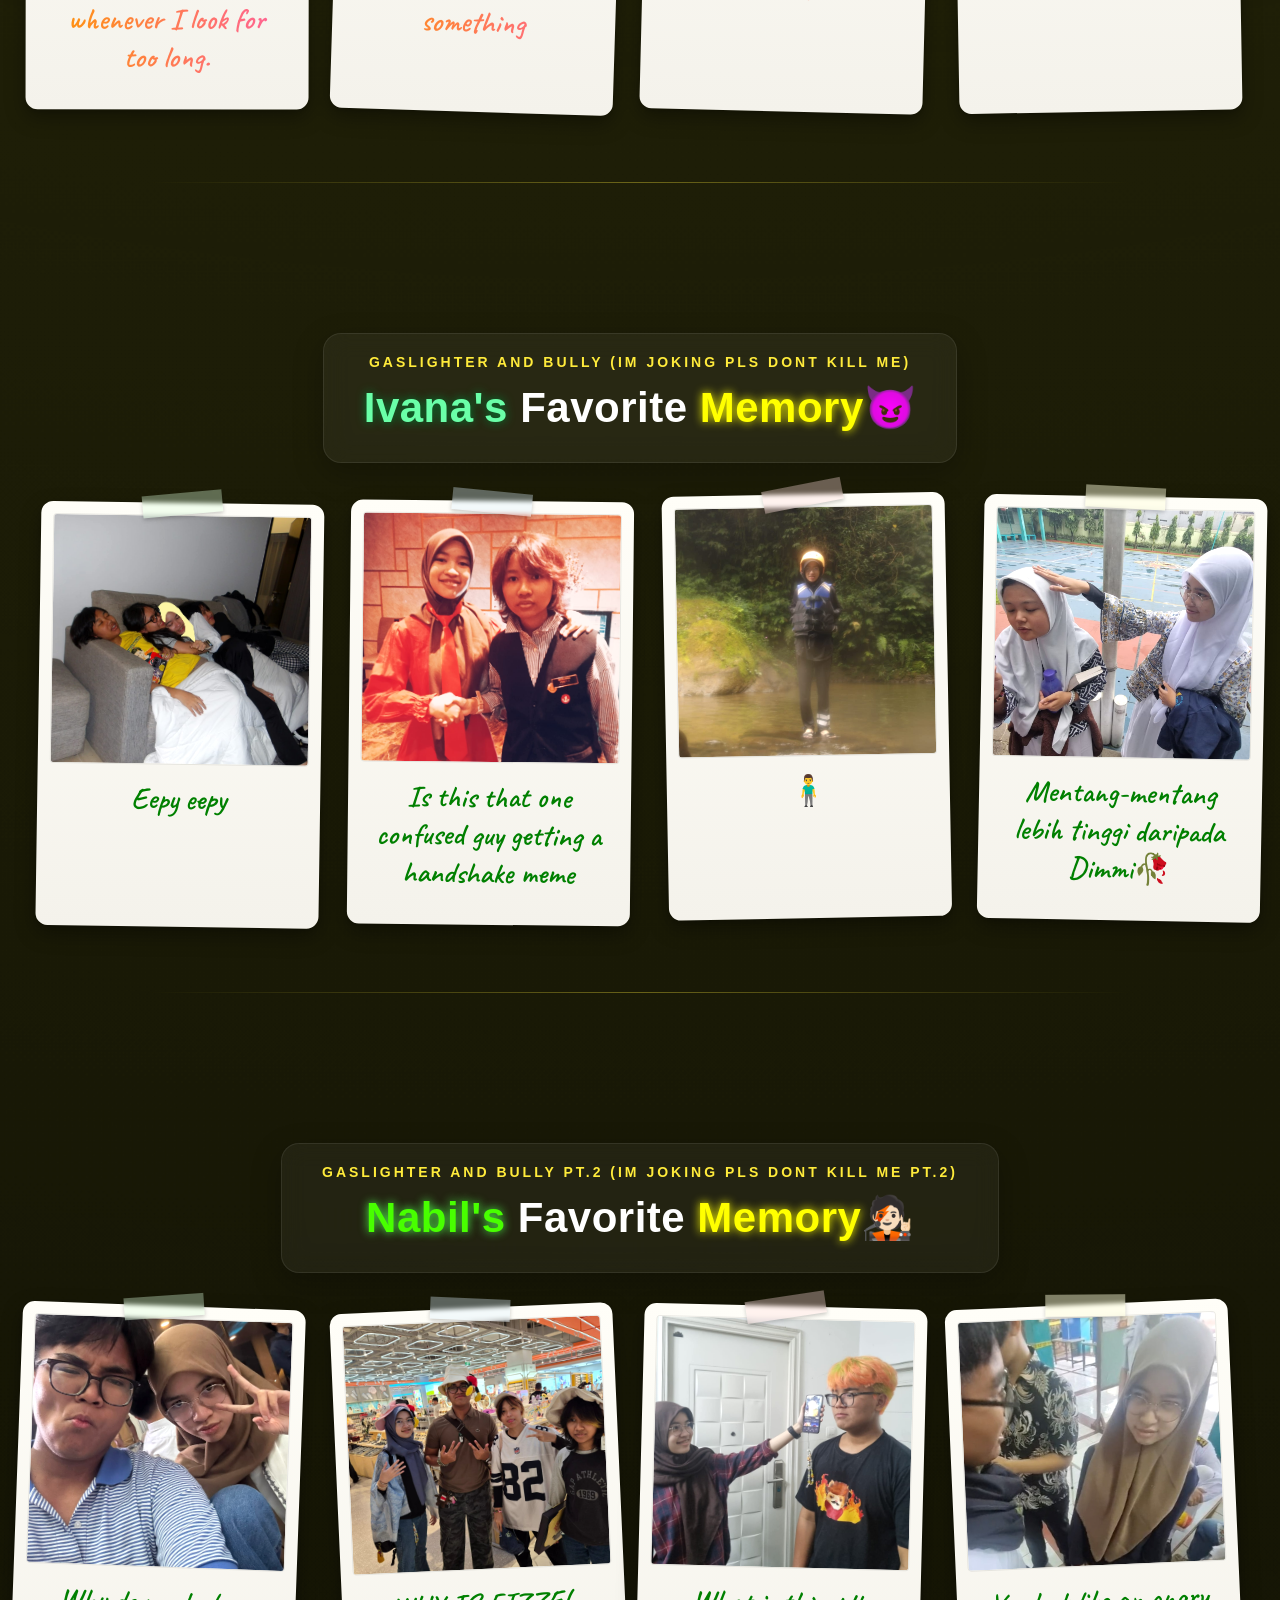
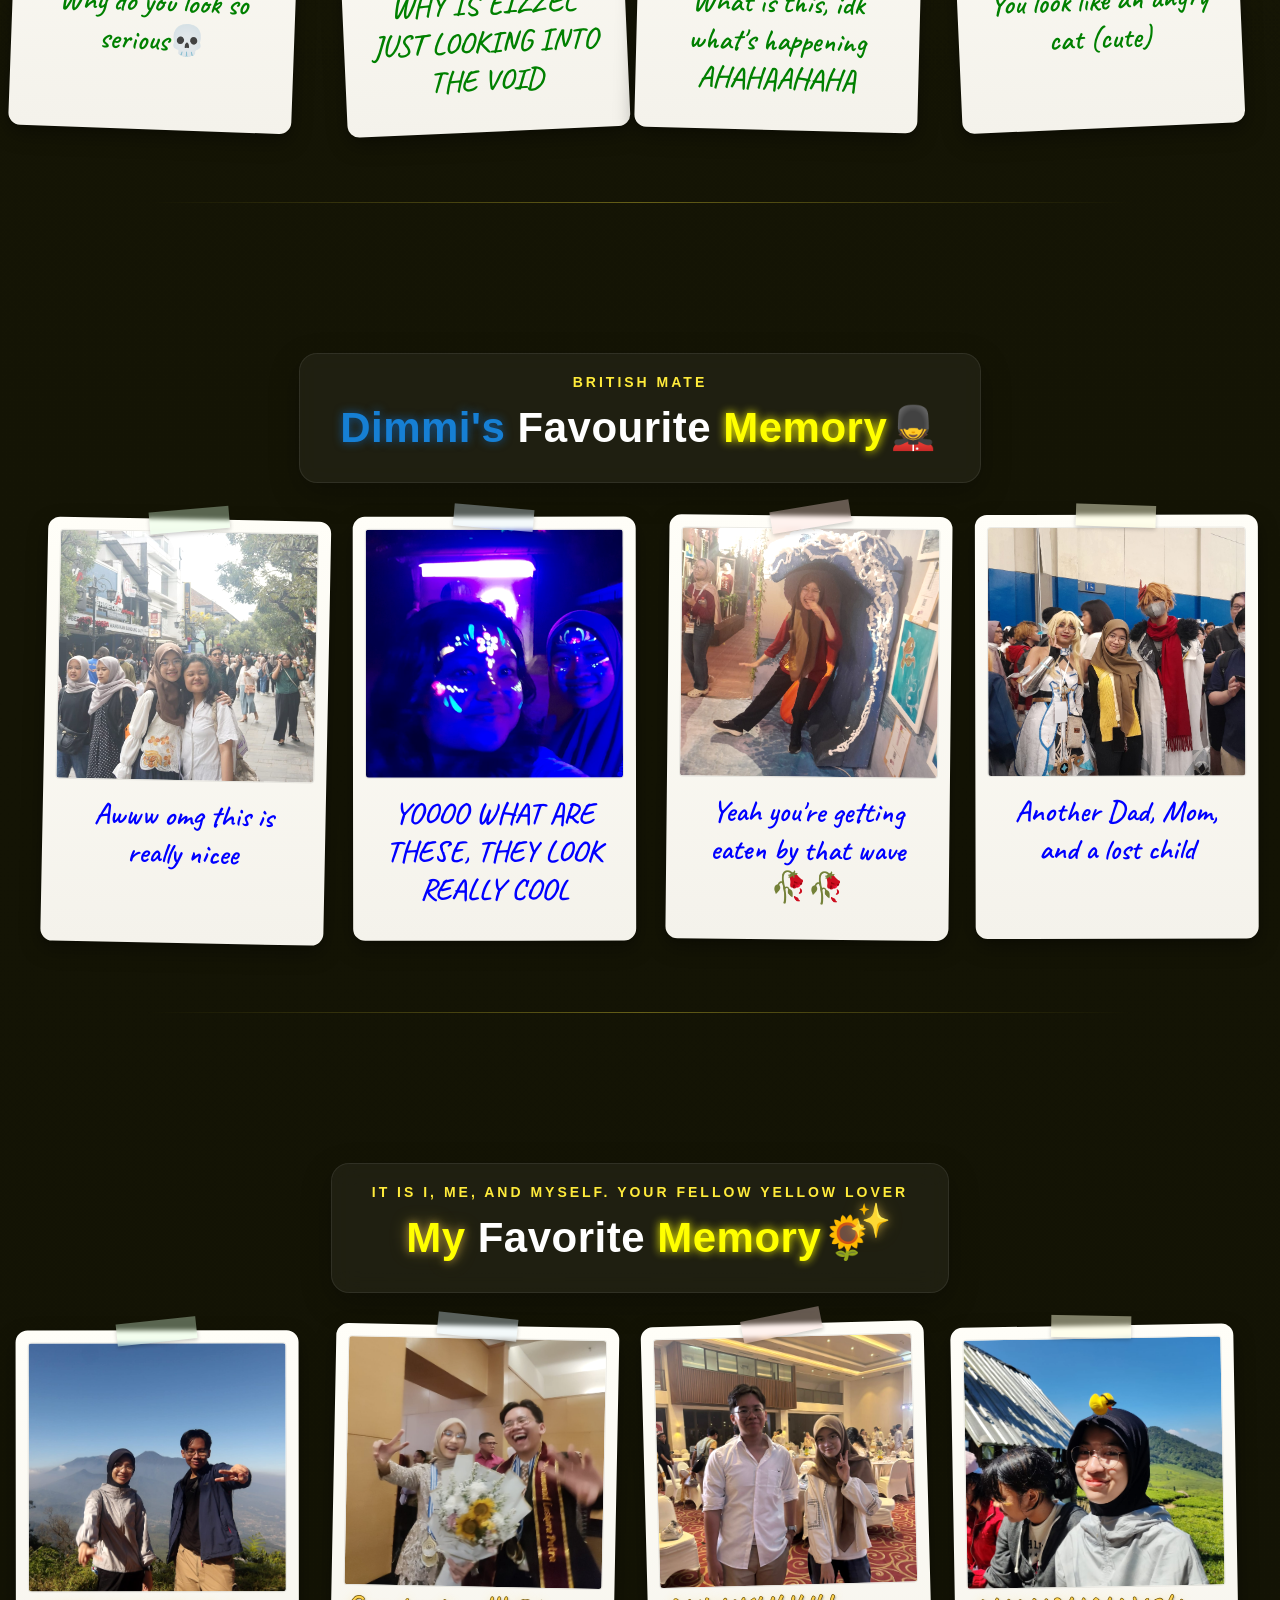
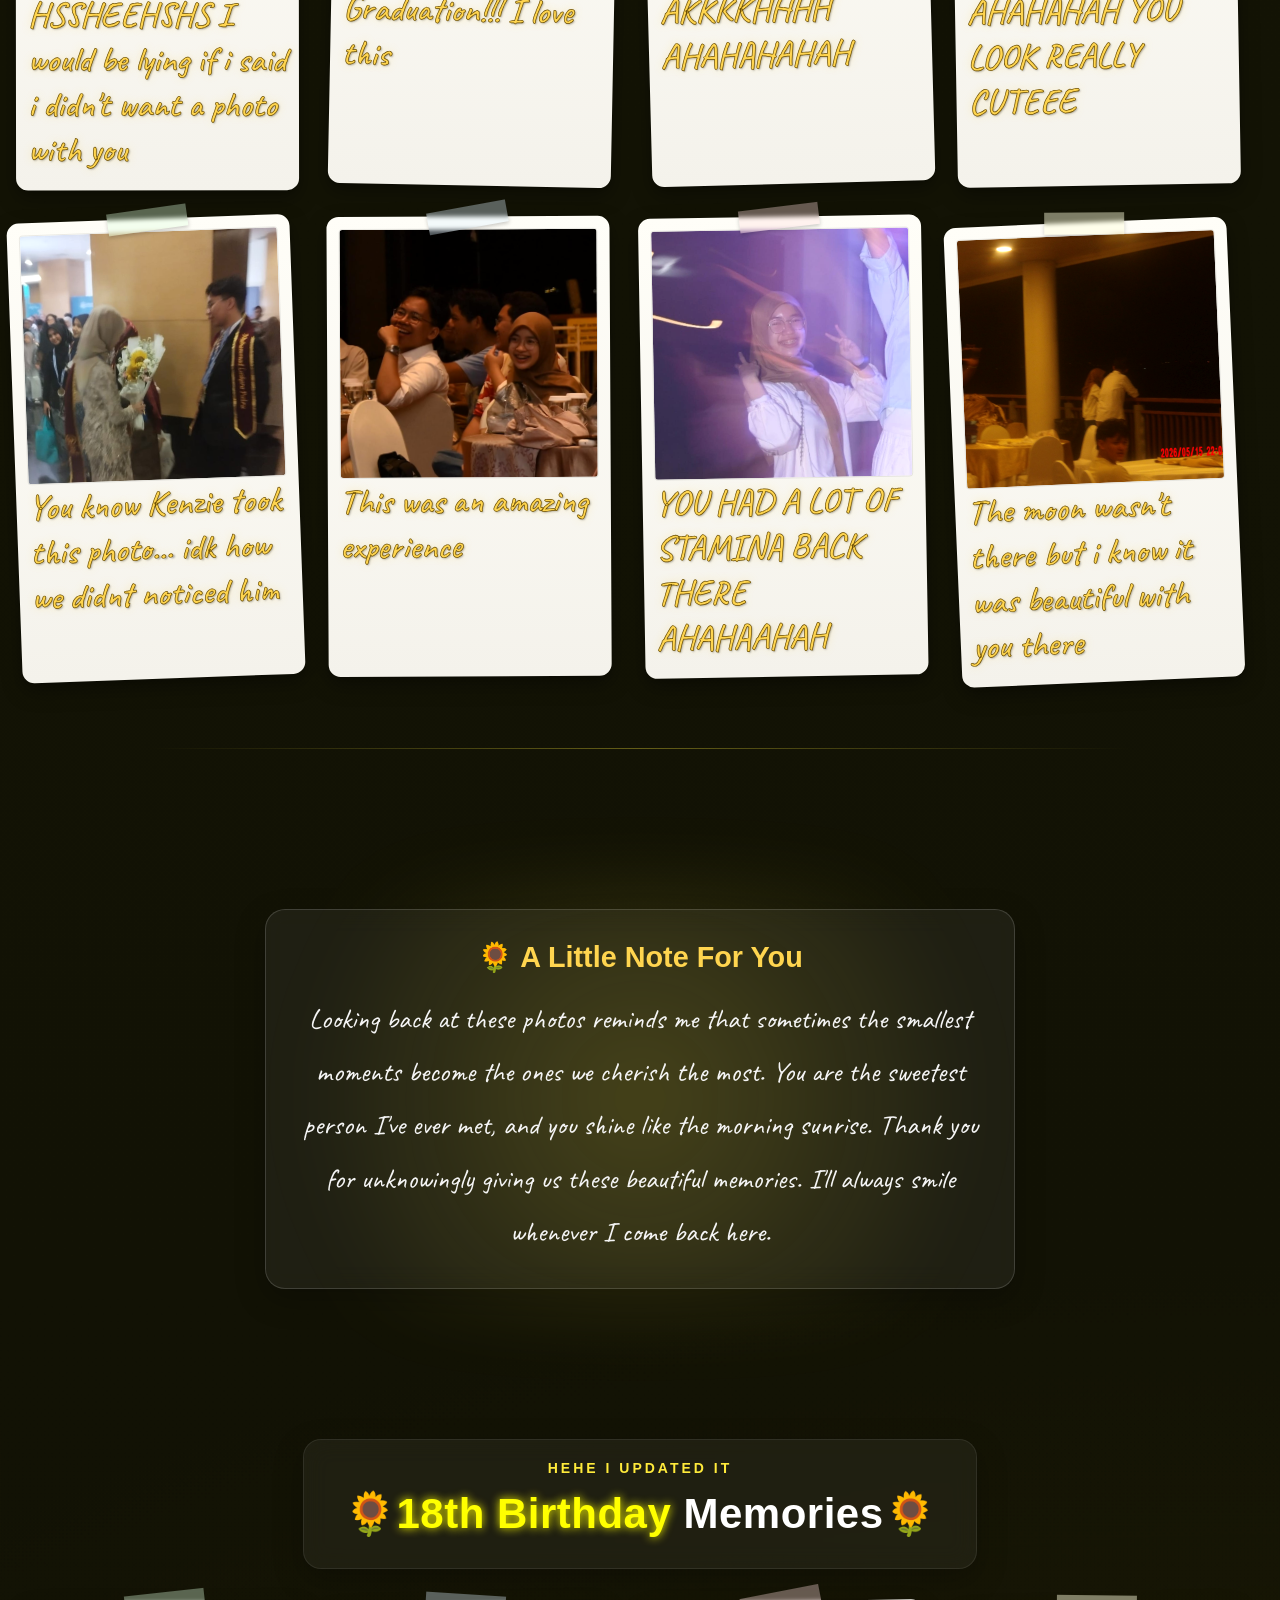
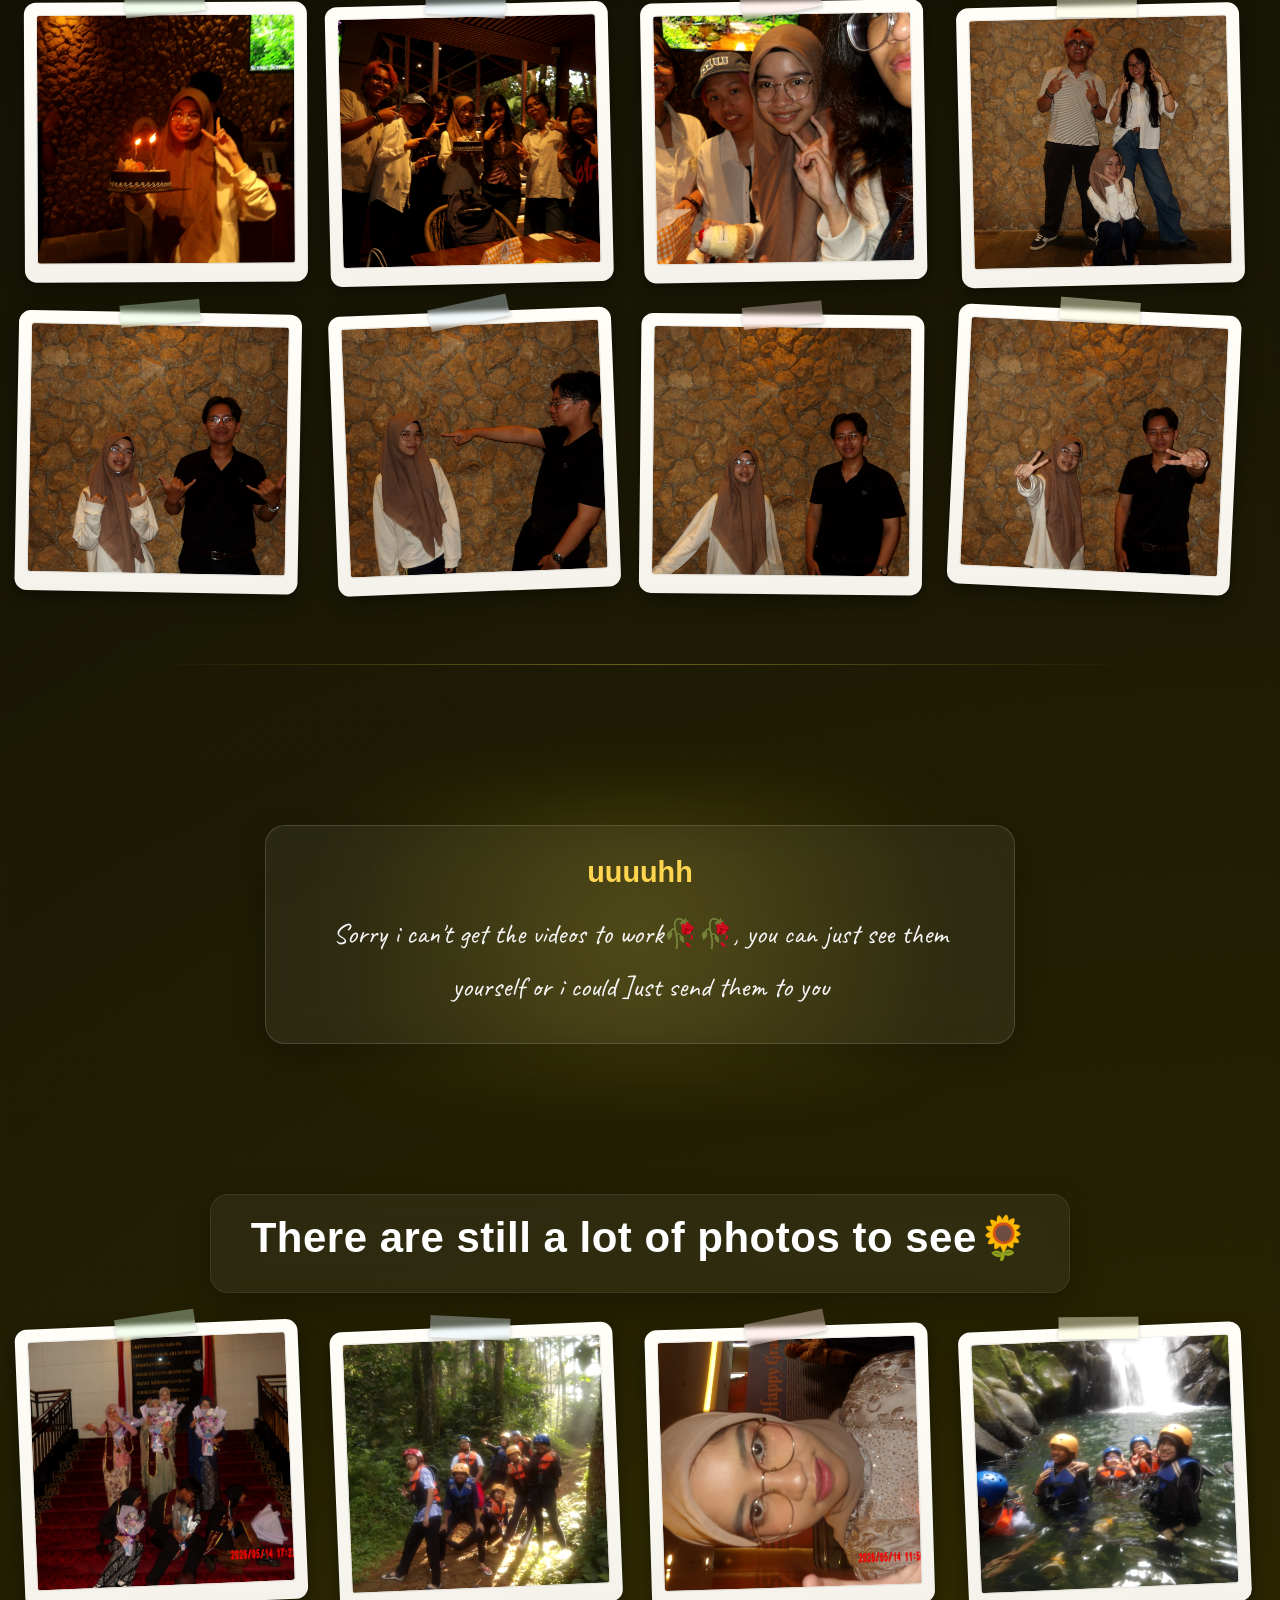
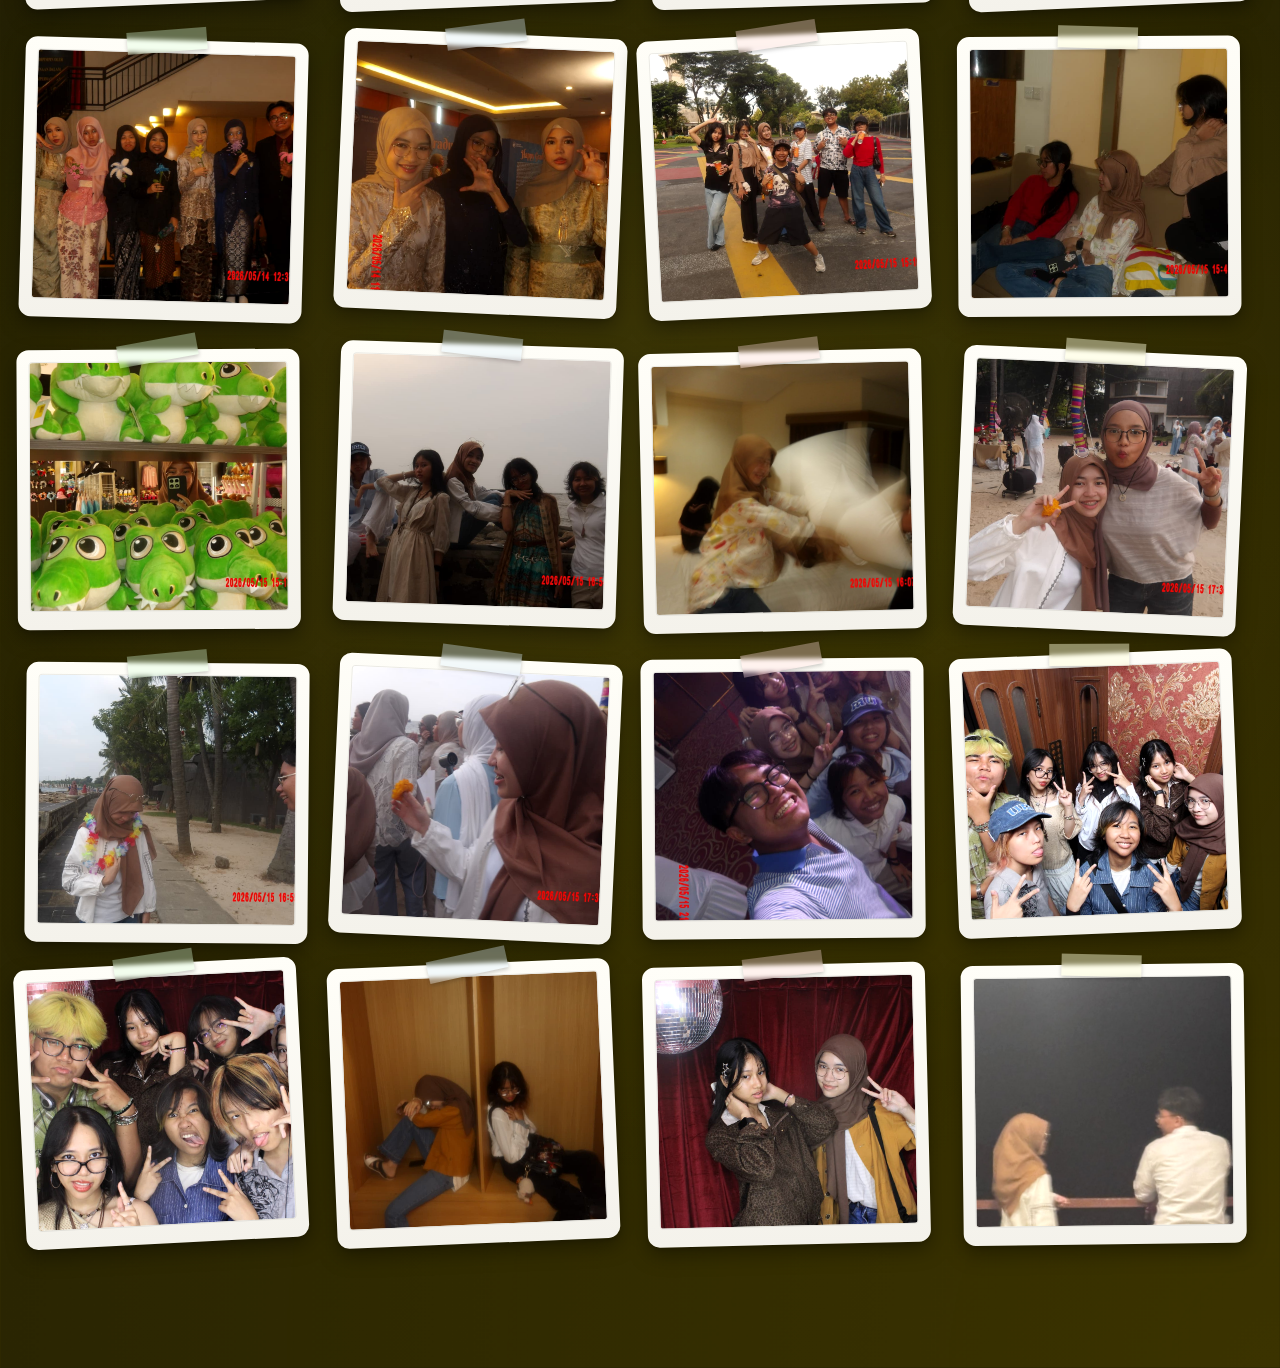
==== commit 5423b255: "Add files via upload" ====
--- a/sweetmem/index.html
+++ b/sweetmem/index.html
@@ -422,7 +422,7 @@
 
     <div class="section-header">
         <span class="memory-number">
-            Best Videos 📹
+            Hehe i updated it
         </span>
 
         <h2>
